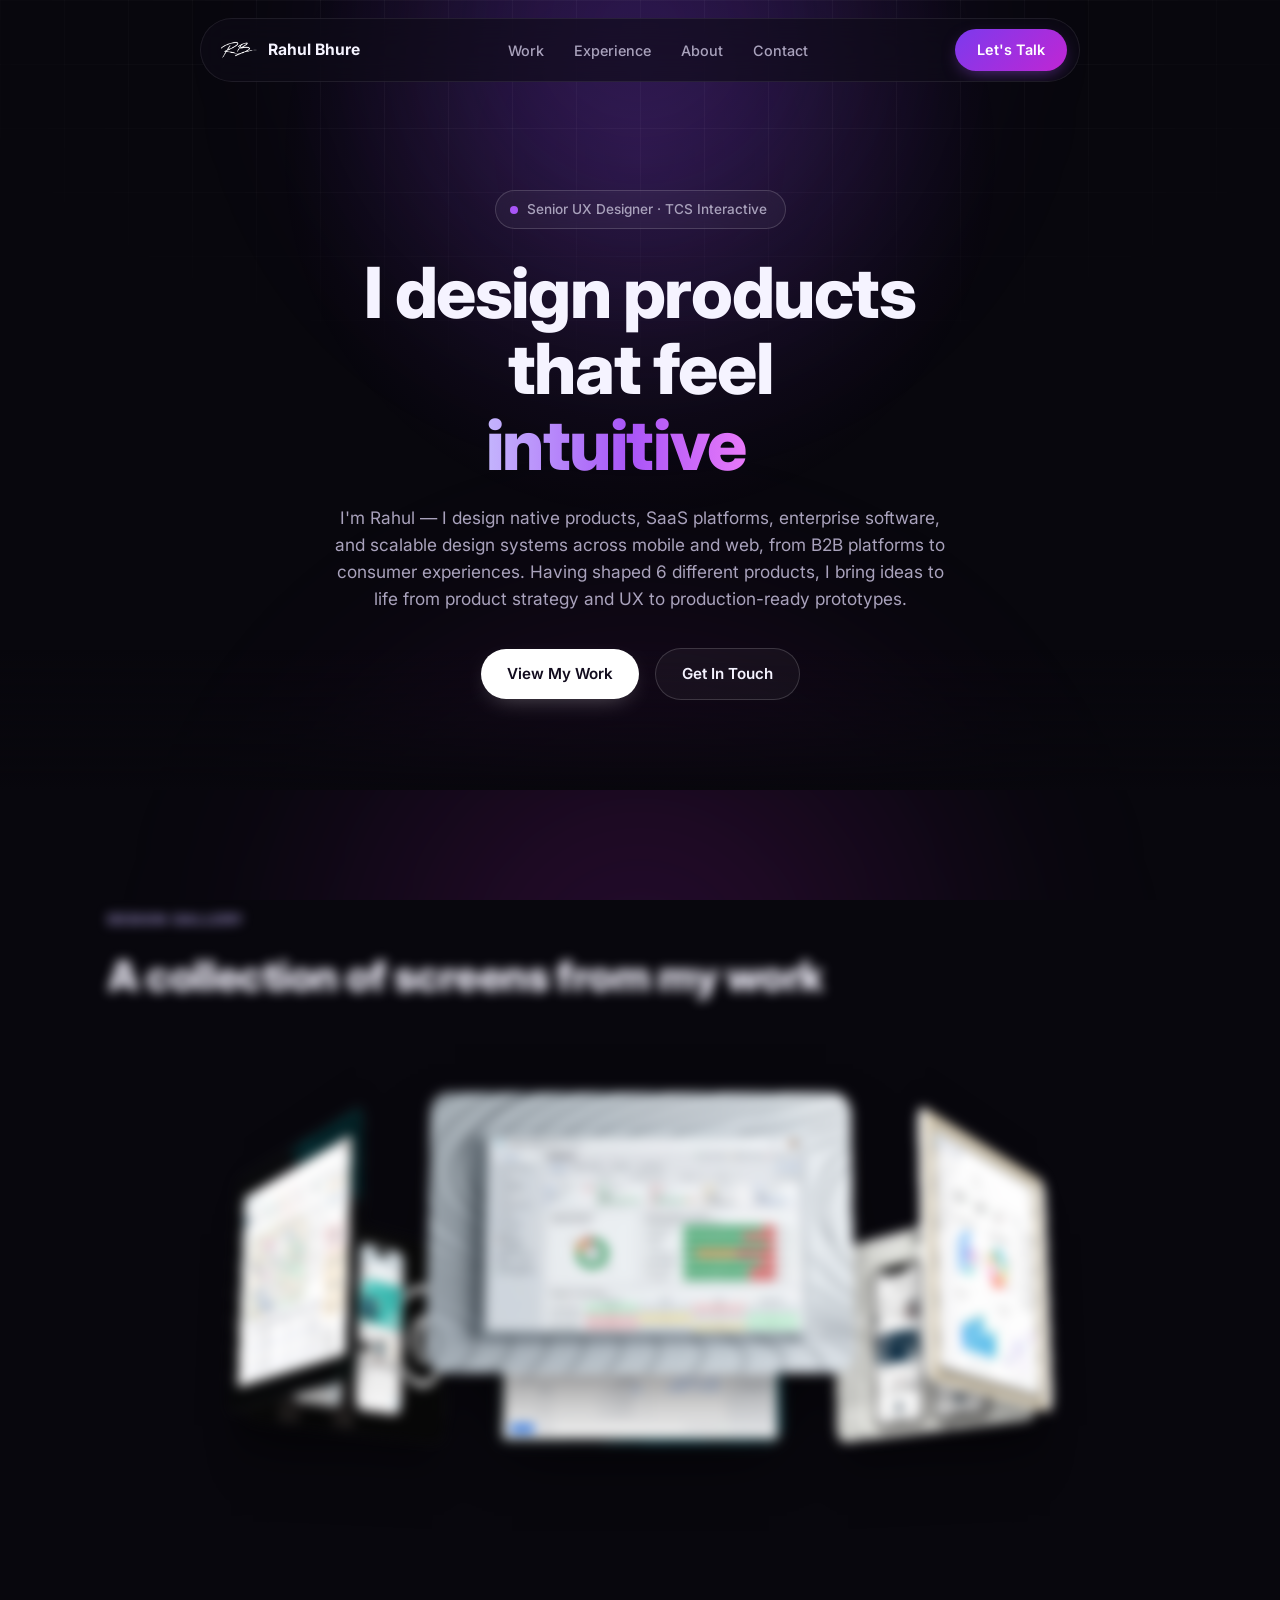
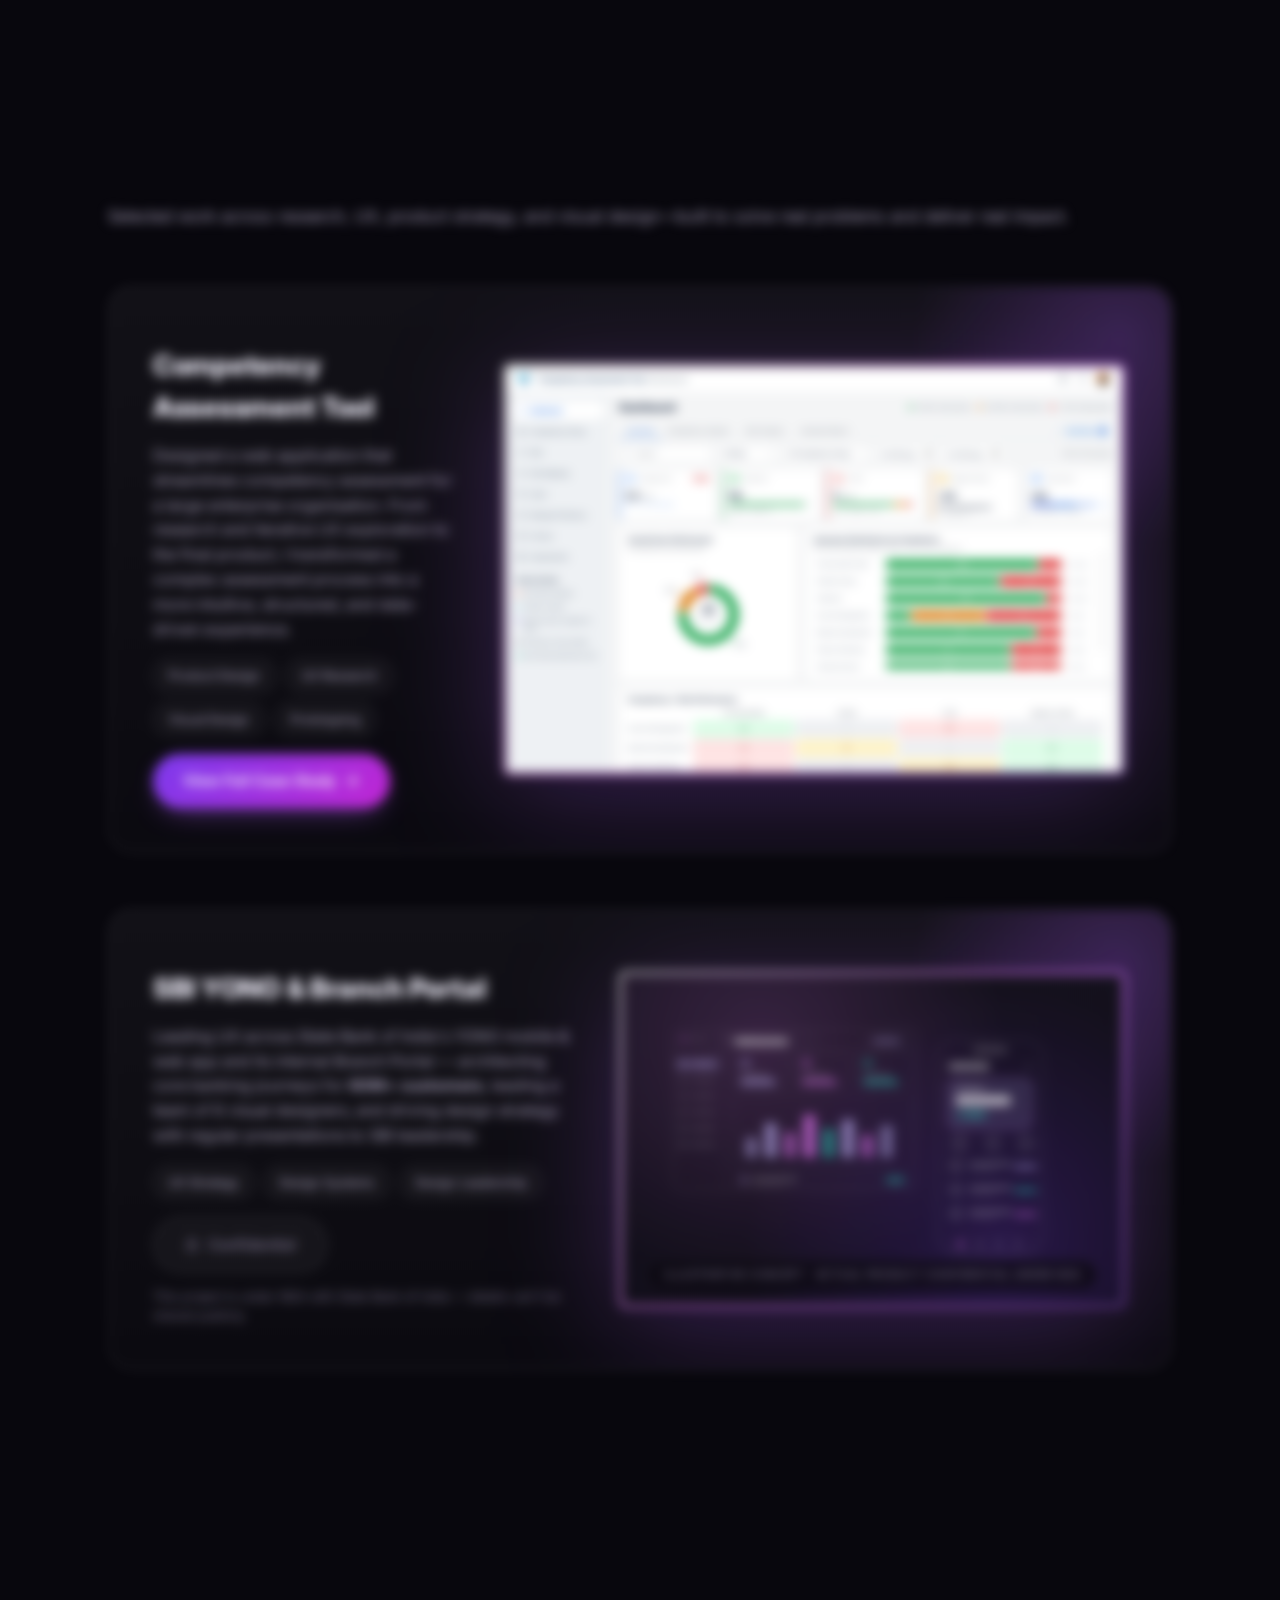
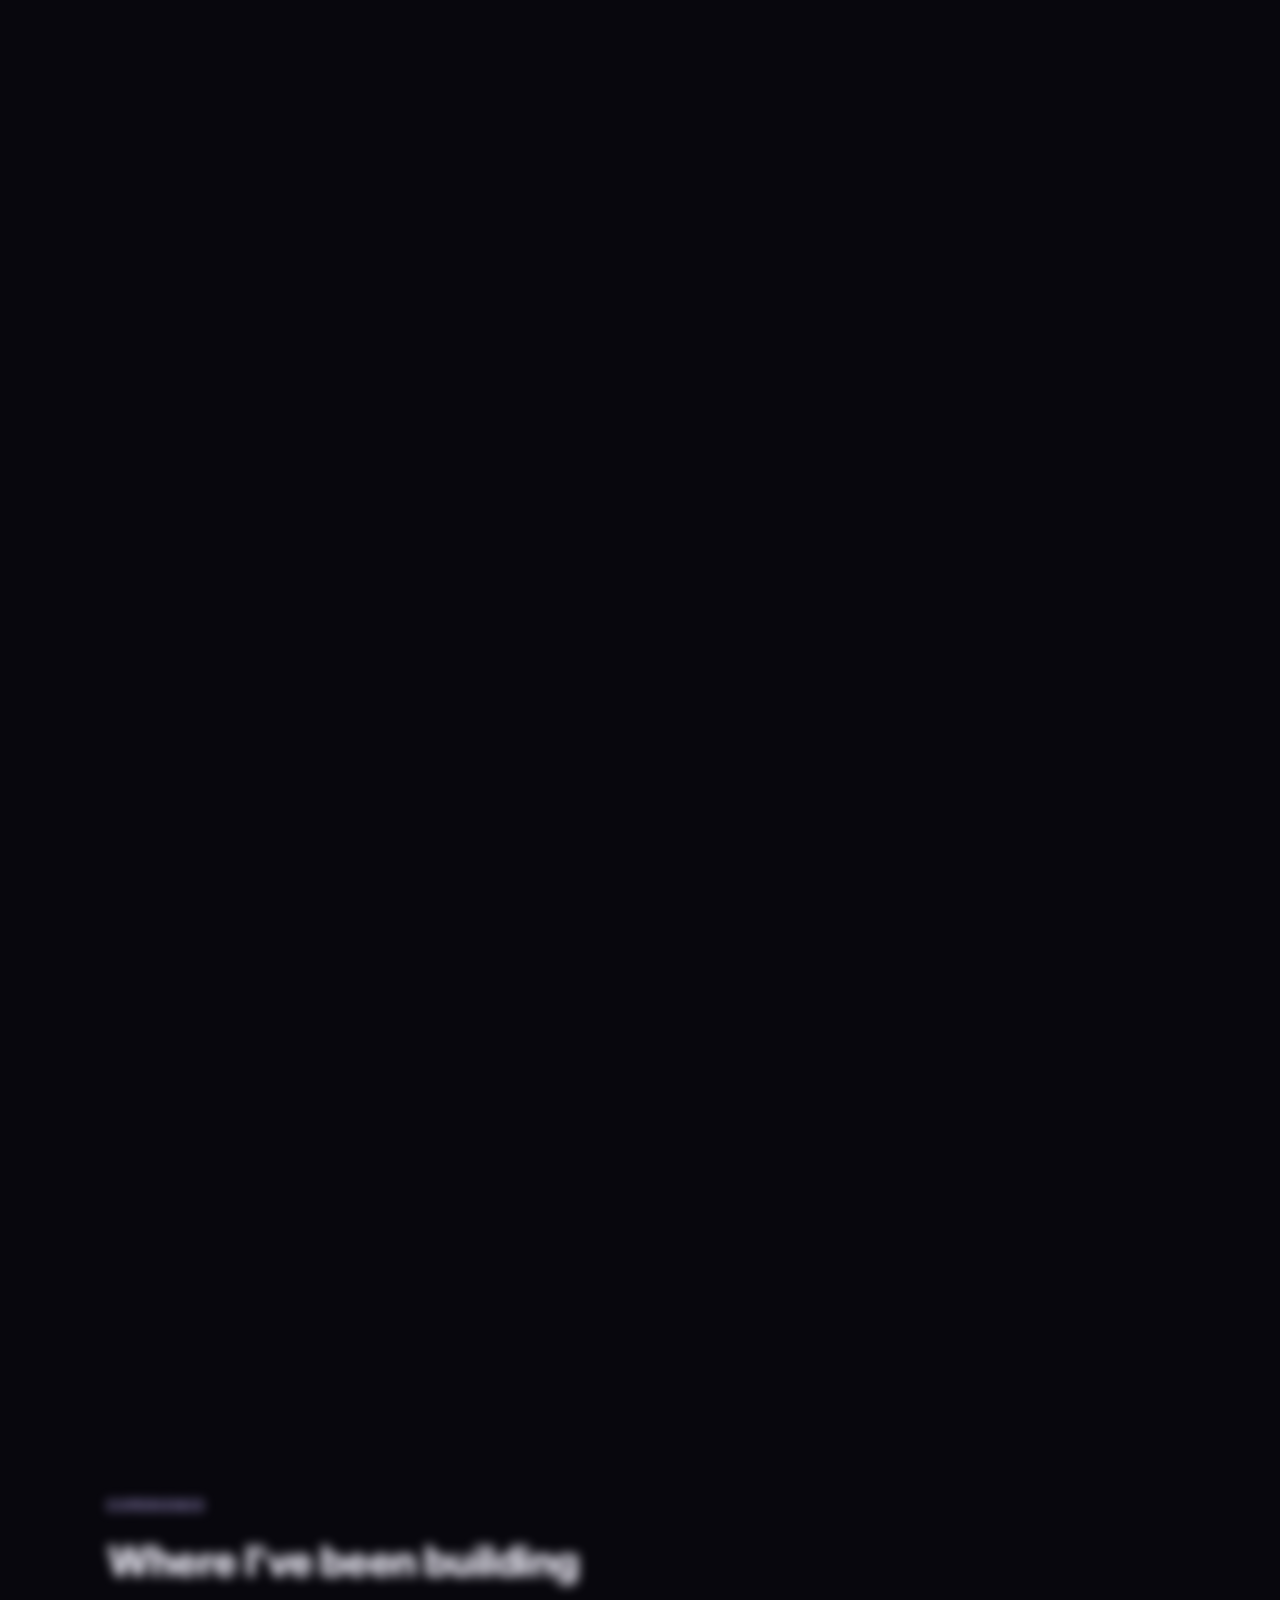
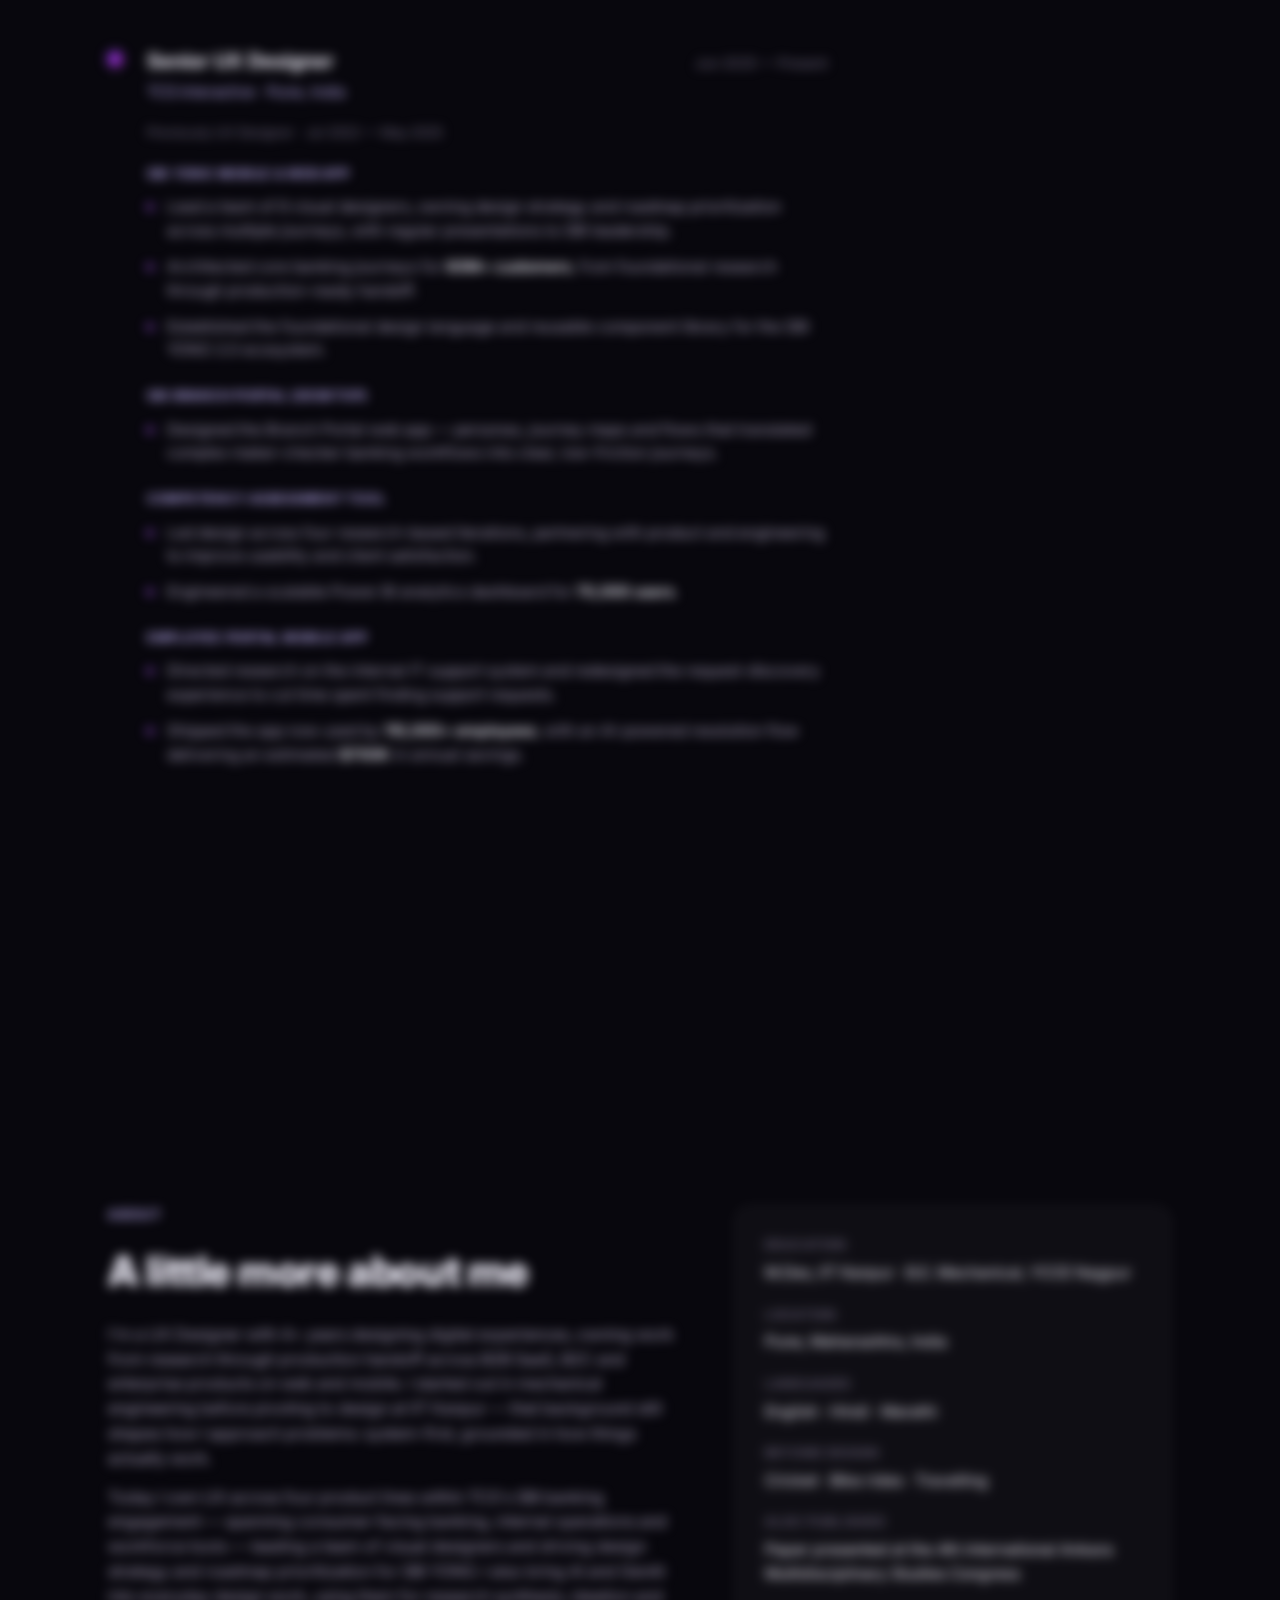
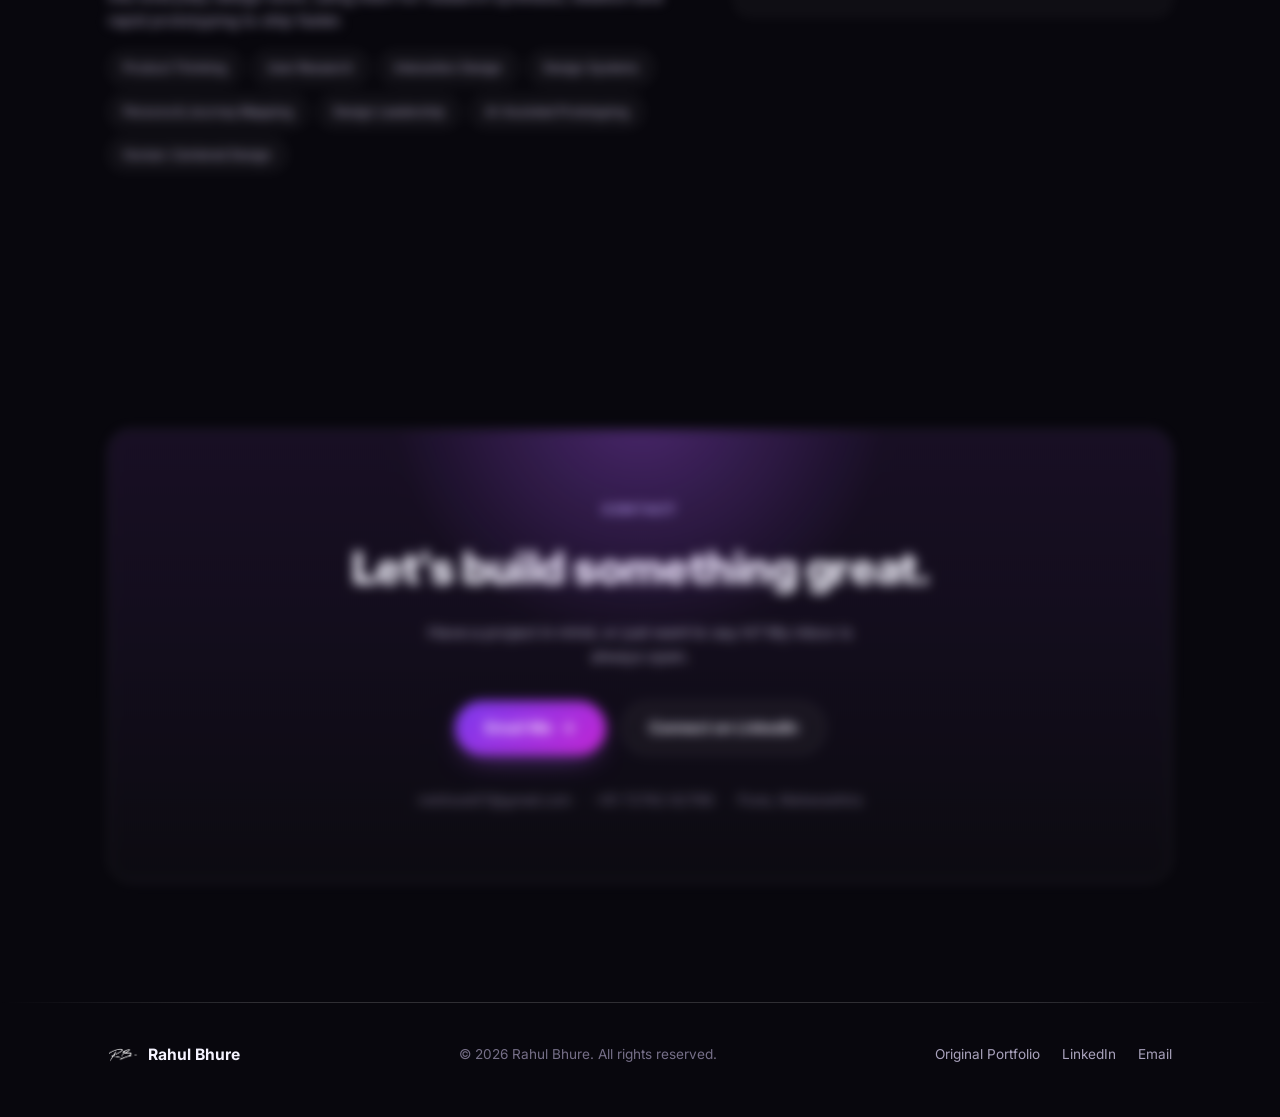
==== index.html @ da857b8e "Fill in missing EPA case study content and fix layout issues Restore sections that existed in the ol" ====
<!DOCTYPE html>
<html lang="en">
<head>
<meta charset="UTF-8">
<meta name="viewport" content="width=device-width, initial-scale=1.0">
<title>Rahul Bhure — Senior UX Designer</title>
<meta name="description" content="Rahul Bhure — Product Designer at TCS Interactive. Crafting streamlined, user-friendly digital products across banking, enterprise and mobile.">
<meta name="theme-color" content="#08070d">
<link rel="icon" type="image/png" href="assets/img/favicon.png">
<link rel="preconnect" href="https://fonts.googleapis.com">
<link rel="preconnect" href="https://fonts.gstatic.com" crossorigin>
<link href="https://fonts.googleapis.com/css2?family=Inter:wght@400;500;600;700;800;900&family=Manrope:wght@600;700;800&display=swap" rel="stylesheet">
<link rel="stylesheet" href="assets/css/styles.css">
</head>
<body>

<div class="bg-fx" aria-hidden="true">
  <div class="glow glow--top"></div>
  <div class="glow glow--bottom"></div>
  <div class="grid-overlay"></div>
</div>

<header class="site-header">
  <nav class="navbar" id="navbar">
    <a href="#top" class="brand">
      <span class="brand-orb"></span>
      <span class="brand-name">Rahul Bhure</span>
    </a>

    <ul class="nav-links" id="navLinks">
      <li><a href="#work" class="nav-link">Work</a></li>
      <li><a href="#experience" class="nav-link">Experience</a></li>
      <li><a href="#about" class="nav-link">About</a></li>
      <li><a href="#contact" class="nav-link">Contact</a></li>
    </ul>

    <a href="#contact" class="btn btn-pill nav-cta">Let's Talk</a>

    <button class="nav-toggle" id="navToggle" aria-label="Toggle menu" aria-expanded="false">
      <span></span><span></span><span></span>
    </button>
  </nav>

  <div class="mobile-menu" id="mobileMenu">
    <a href="#work">Work</a>
    <a href="#experience">Experience</a>
    <a href="#about">About</a>
    <a href="#contact">Contact</a>
    <a href="#contact" class="btn btn-pill">Let's Talk</a>
  </div>
</header>

<main id="top">

  <!-- HERO -->
  <section class="hero" id="hero">
    <div class="container hero-inner">
      <a class="badge reveal" href="#experience">
        <span class="badge-dot"></span>
        Senior UX Designer · TCS Interactive
      </a>

      <h1 class="hero-title reveal">
        I design products<br>
        that feel<br>
        <span class="word-cube" id="wordRotator"><span class="word-face grad-text">effortless</span><span class="word-face grad-text">intuitive</span><span class="word-face grad-text">delightful</span></span>
      </h1>

      <p class="hero-sub reveal">
        I'm Rahul — I design native products, SaaS platforms, enterprise software, and scalable design systems
        across mobile and web, from B2B platforms to consumer experiences. Having shaped
        6 different products, I bring ideas to life from product strategy and UX to
        production-ready prototypes.
      </p>

      <div class="hero-cta reveal">
        <a href="#work" class="btn btn-primary">View My Work</a>
        <a href="#contact" class="btn btn-ghost">Get In Touch</a>
      </div>
    </div>

    <div class="hero-fade"></div>
  </section>

  <!-- DESIGN GALLERY -->
  <section class="section gallery-section" id="gallery">
    <div class="container">
      <p class="eyebrow reveal">Design Gallery</p>
      <h2 class="section-title reveal" style="max-width:none;">A collection of screens from my work</h2>
    </div>

    <div class="gallery-3d-stage reveal" id="galleryStage">
      <div class="gallery-3d-ring" id="galleryRing">
        <div class="gallery-card" style="--gi:0;">
          <img src="assets/img/gallery/cat-dashboard.png" alt="Competency Assessment Tool dashboard screen" loading="lazy">
        </div>
        <div class="gallery-card" style="--gi:1;">
          <img src="assets/img/gallery/finance-dashboard.png" alt="Illustrative banking dashboard concept" loading="lazy">
        </div>
        <div class="gallery-card" style="--gi:2;">
          <img src="assets/img/gallery/epa-tickets.png" alt="Employee Portal Application ticket screens" loading="lazy">
        </div>
        <div class="gallery-card" style="--gi:3;">
          <img src="assets/img/gallery/cat-role.png" alt="Competency Assessment Tool create role screen" loading="lazy">
        </div>
        <div class="gallery-card" style="--gi:4;">
          <img src="assets/img/gallery/prayog-phones.png" alt="Prayog marketplace and AI explore screens" loading="lazy">
        </div>
        <div class="gallery-card" style="--gi:5;">
          <img src="assets/img/gallery/drone-dashboard.png" alt="Drone fleet logistics dashboard concept" loading="lazy">
        </div>
      </div>
    </div>

    <div class="gallery-mobile-row" id="galleryMobileRow"></div>
  </section>

  <!-- WORK -->
  <section class="section" id="work">
    <div class="container">
      <p class="eyebrow reveal">Selected Work</p>
      <h2 class="section-title reveal" style="max-width:none;">Case studies &amp; shipped products</h2>
      <p class="section-sub reveal" style="max-width:none;">Selected work across research, UX, product strategy, and visual design—built to solve real problems and deliver real impact.</p>

      <!-- Featured project: Competency Assessment Tool -->

      <article class="featured-card reveal" style="grid-template-columns: 0.65fr 1.35fr;">
        <div class="featured-copy">
          <h3 class="featured-title">Competency Assessment Tool</h3>
          <p class="featured-desc">
            Designed a web application that streamlines competency assessment for a large
            enterprise organisation. From research and iterative UX exploration to the final
            product, I transformed a complex assessment process into a more intuitive, structured,
            and data-driven experience.
          </p>
          <div class="tag-row">
            <span class="tag">Product Design</span>
            <span class="tag">UX Research</span>
            <span class="tag">Visual Design</span>
            <span class="tag">Prototyping</span>
          </div>
          <a
            href="case-study-cat.html"
            class="btn btn-glow btn-glow--featured"
          >
            View Full Case Study
            <svg width="16" height="16" viewBox="0 0 24 24" fill="none" stroke="currentColor" stroke-width="2.4" stroke-linecap="round" stroke-linejoin="round"><line x1="5" y1="12" x2="19" y2="12"></line><polyline points="12 5 19 12 12 19"></polyline></svg>
          </a>
        </div>

        <div class="featured-visual-wrap">
          <div class="featured-visual-glow" data-glow></div>
          <div class="featured-visual rotator--push" data-rotator style="--hz:1.04;">
            <div class="visual-frame is-active"><img src="assets/img/dashboard.png" alt="Competency Assessment Tool dashboard screen"></div>
            <div class="visual-frame"><img src="assets/img/competency-group.png" alt="Competency Group screen"></div>
            <div class="visual-frame"><img src="assets/img/create-competency-group.png" alt="Create Competency Group screen"></div>
            <div class="visual-frame"><img src="assets/img/create-competency.png" alt="Add New Competency screen"></div>
            <div class="visual-frame"><img src="assets/img/role-mapping.png" alt="Role Mapping screen"></div>
            <div class="visual-frame"><img src="assets/img/create-role.png" alt="Create Role screen"></div>
            <div class="visual-frame"><img src="assets/img/assessments.png" alt="Assessments screen"></div>
            <div class="visual-frame"><img src="assets/img/assessment-survey.png" alt="Assessment Survey screen"></div>
          </div>
        </div>
      </article>

      <!-- Featured project: SBI YONO & Branch Portal (confidential) -->
      <article class="featured-card reveal">
        <div class="featured-copy">
          <h3 class="featured-title">SBI YONO &amp; Branch Portal</h3>
          <p class="featured-desc">
            Leading UX across State Bank of India's YONO mobile &amp; web app and its internal
            Branch Portal — architecting core banking journeys for <strong>60M+ customers</strong>,
            leading a team of 6 visual designers, and driving design strategy with regular
            presentations to SBI leadership.
          </p>
          <div class="tag-row">
            <span class="tag">UX Strategy</span>
            <span class="tag">Design Systems</span>
            <span class="tag">Design Leadership</span>
          </div>
          <span class="btn btn-disabled" aria-disabled="true">
            <svg width="16" height="16" viewBox="0 0 24 24" fill="none" stroke="currentColor" stroke-width="2.2" stroke-linecap="round" stroke-linejoin="round"><rect x="5" y="11" width="14" height="9" rx="2"></rect><path d="M8 11V7a4 4 0 018 0v4"></path></svg>
            Confidential
          </span>
          <p class="footnote">This project is under NDA with State Bank of India — details can't be shared publicly.</p>
        </div>

        <div class="featured-visual-wrap">
          <div class="featured-visual featured-visual--confidential featured-visual--wireframe">
            <svg class="sbi-wireframe" viewBox="0 0 720 478" fill="none" xmlns="http://www.w3.org/2000/svg">
              <!-- Browser / admin dashboard mock -->
              <rect x="24.5" y="54.5" width="410" height="270" rx="12" stroke="rgba(255,255,255,0.22)"/>
              <line x1="24.5" y1="88.5" x2="434.5" y2="88.5" stroke="rgba(255,255,255,0.14)"/>
              <circle cx="42" cy="71" r="4" fill="rgba(232,121,249,0.5)"/>
              <circle cx="58" cy="71" r="4" fill="rgba(255,255,255,0.2)"/>
              <circle cx="74" cy="71" r="4" fill="rgba(255,255,255,0.2)"/>
              <rect x="98" y="63" width="170" height="16" rx="8" stroke="rgba(255,255,255,0.16)"/>
              <rect x="108" y="69.5" width="54" height="3" rx="1.5" fill="rgba(255,255,255,0.22)"/>
              <line x1="112.5" y1="88.5" x2="112.5" y2="324.5" stroke="rgba(255,255,255,0.14)"/>

              <!-- sidebar nav -->
              <rect x="28" y="102" width="76" height="22" rx="6" fill="var(--purple-3)" fill-opacity="0.14"/>
              <rect x="36" y="108" width="10" height="10" rx="3" fill="var(--purple-3)" fill-opacity="0.6"/>
              <rect x="54" y="110" width="42" height="6" rx="3" fill="var(--purple-3)" fill-opacity="0.55"/>
              <rect x="36" y="135" width="10" height="10" rx="3" fill="rgba(255,255,255,0.18)"/>
              <rect x="54" y="137" width="42" height="6" rx="3" fill="rgba(255,255,255,0.16)"/>
              <rect x="36" y="162" width="10" height="10" rx="3" fill="rgba(255,255,255,0.18)"/>
              <rect x="54" y="164" width="42" height="6" rx="3" fill="rgba(255,255,255,0.16)"/>
              <rect x="36" y="189" width="10" height="10" rx="3" fill="rgba(255,255,255,0.18)"/>
              <rect x="54" y="191" width="42" height="6" rx="3" fill="rgba(255,255,255,0.16)"/>
              <rect x="36" y="216" width="10" height="10" rx="3" fill="rgba(255,255,255,0.18)"/>
              <rect x="54" y="218" width="42" height="6" rx="3" fill="rgba(255,255,255,0.16)"/>
              <rect x="36" y="243" width="10" height="10" rx="3" fill="rgba(255,255,255,0.18)"/>
              <rect x="54" y="245" width="42" height="6" rx="3" fill="rgba(255,255,255,0.16)"/>

              <!-- header -->
              <rect x="128" y="70" width="90" height="10" rx="3" fill="rgba(255,255,255,0.55)"/>
              <rect x="346" y="64" width="74" height="20" rx="10" stroke="rgba(255,255,255,0.2)"/>
              <rect x="360" y="71" width="46" height="6" rx="3" fill="var(--purple-3)" fill-opacity="0.5"/>

              <!-- stat cards -->
              <rect x="128" y="94" width="90" height="56" rx="8" stroke="rgba(255,255,255,0.16)"/>
              <circle cx="146" cy="112" r="9" fill="var(--purple-3)" fill-opacity="0.18" stroke="var(--purple-3)" stroke-opacity="0.45"/>
              <path d="M142 114 L146 108 L150 114" stroke="var(--purple-3)" stroke-width="1.6" stroke-linecap="round" stroke-linejoin="round"/>
              <rect x="138" y="128" width="46" height="6" rx="3" fill="rgba(255,255,255,0.16)"/>
              <rect x="138" y="138" width="58" height="10" rx="3" fill="var(--purple-3)" fill-opacity="0.55"/>

              <rect x="231" y="94" width="90" height="56" rx="8" stroke="rgba(255,255,255,0.16)"/>
              <circle cx="249" cy="112" r="9" fill="rgba(232,121,249,0.18)" stroke="rgba(232,121,249,0.45)"/>
              <path d="M245 114 L249 108 L253 114" stroke="#e879f9" stroke-width="1.6" stroke-linecap="round" stroke-linejoin="round"/>
              <rect x="241" y="128" width="46" height="6" rx="3" fill="rgba(255,255,255,0.16)"/>
              <rect x="241" y="138" width="58" height="10" rx="3" fill="rgba(232,121,249,0.5)"/>

              <rect x="334" y="94" width="90" height="56" rx="8" stroke="rgba(255,255,255,0.16)"/>
              <circle cx="352" cy="112" r="9" fill="rgba(45,212,191,0.16)" stroke="rgba(45,212,191,0.4)"/>
              <path d="M348 114 L352 108 L356 114" stroke="#2dd4bf" stroke-width="1.6" stroke-linecap="round" stroke-linejoin="round"/>
              <rect x="344" y="128" width="46" height="6" rx="3" fill="rgba(255,255,255,0.16)"/>
              <rect x="344" y="138" width="58" height="10" rx="3" fill="rgba(45,212,191,0.5)"/>

              <!-- chart -->
              <rect x="128" y="164" width="296" height="122" rx="8" stroke="rgba(255,255,255,0.16)"/>
              <line x1="140" y1="219" x2="410" y2="219" stroke="rgba(255,255,255,0.2)" stroke-dasharray="4 4"/>
              <rect x="146" y="236" width="20" height="34" rx="2" fill="var(--purple-3)" fill-opacity="0.45"/>
              <rect x="178.5" y="212" width="20" height="58" rx="2" fill="var(--purple-3)" fill-opacity="0.6"/>
              <rect x="211" y="228" width="20" height="42" rx="2" fill="rgba(232,121,249,0.5)"/>
              <rect x="243.5" y="198" width="20" height="72" rx="2" fill="#e879f9" fill-opacity="0.65"/>
              <rect x="276" y="222" width="20" height="48" rx="2" fill="rgba(45,212,191,0.5)"/>
              <rect x="308.5" y="206" width="20" height="64" rx="2" fill="var(--purple-3)" fill-opacity="0.6"/>
              <rect x="341" y="232" width="20" height="38" rx="2" fill="rgba(232,121,249,0.5)"/>
              <rect x="373.5" y="216" width="20" height="54" rx="2" fill="var(--purple-3)" fill-opacity="0.45"/>

              <!-- summary row -->
              <rect x="128" y="298" width="296" height="20" rx="6" stroke="rgba(255,255,255,0.14)"/>
              <circle cx="144" cy="308" r="7" fill="var(--purple-3)" fill-opacity="0.3"/>
              <rect x="158" y="304" width="76" height="5" rx="2.5" fill="rgba(255,255,255,0.3)"/>
              <rect x="158" y="312" width="52" height="4" rx="2" fill="rgba(255,255,255,0.14)"/>
              <rect x="380" y="302" width="36" height="12" rx="6" fill="rgba(45,212,191,0.16)" stroke="rgba(45,212,191,0.4)"/>
              <rect x="387" y="306.5" width="22" height="4" rx="2" fill="#2dd4bf" fill-opacity="0.8"/>

              <!-- Mobile banking app mock -->
              <rect x="468.5" y="70.5" width="178" height="360" rx="30" stroke="rgba(255,255,255,0.28)"/>
              <rect x="528" y="82" width="60" height="14" rx="7" fill="rgba(255,255,255,0.16)"/>
              <rect x="488" y="112" width="68" height="10" rx="3" fill="rgba(255,255,255,0.5)"/>
              <circle cx="622" cy="117" r="3" fill="rgba(255,255,255,0.32)"/>

              <rect x="484" y="136" width="146" height="88" rx="14" fill="var(--purple-3)" fill-opacity="0.14" stroke="rgba(232,121,249,0.4)"/>
              <rect x="500" y="152" width="48" height="6" rx="3" fill="rgba(255,255,255,0.35)"/>
              <rect x="500" y="166" width="92" height="16" rx="4" fill="rgba(255,255,255,0.65)"/>
              <rect x="500" y="190" width="54" height="16" rx="8" fill="rgba(45,212,191,0.16)" stroke="rgba(45,212,191,0.4)"/>
              <path d="M509 198 L513 194 L517 198" stroke="#2dd4bf" stroke-width="1.4" stroke-linecap="round" stroke-linejoin="round"/>
              <rect x="521" y="195" width="24" height="4" rx="2" fill="#2dd4bf" fill-opacity="0.8"/>

              <circle cx="506" cy="246" r="16" fill="rgba(255,255,255,0.06)" stroke="rgba(255,255,255,0.2)"/>
              <rect x="501" y="245" width="10" height="2" rx="1" fill="rgba(255,255,255,0.45)"/>
              <circle cx="562" cy="246" r="16" fill="rgba(255,255,255,0.06)" stroke="rgba(255,255,255,0.2)"/>
              <rect x="557" y="245" width="10" height="2" rx="1" fill="rgba(255,255,255,0.45)"/>
              <circle cx="618" cy="246" r="16" fill="rgba(255,255,255,0.06)" stroke="rgba(255,255,255,0.2)"/>
              <rect x="613" y="245" width="10" height="2" rx="1" fill="rgba(255,255,255,0.45)"/>

              <circle cx="500" cy="284" r="12" fill="rgba(255,255,255,0.1)" stroke="rgba(255,255,255,0.2)"/>
              <rect x="522" y="278" width="72" height="6" rx="3" fill="rgba(255,255,255,0.32)"/>
              <rect x="522" y="288" width="46" height="5" rx="2.5" fill="rgba(255,255,255,0.14)"/>
              <rect x="598" y="282" width="38" height="7" rx="3" fill="var(--purple-3)" fill-opacity="0.55"/>

              <circle cx="500" cy="324" r="12" fill="rgba(255,255,255,0.1)" stroke="rgba(255,255,255,0.2)"/>
              <rect x="522" y="318" width="72" height="6" rx="3" fill="rgba(255,255,255,0.32)"/>
              <rect x="522" y="328" width="46" height="5" rx="2.5" fill="rgba(255,255,255,0.14)"/>
              <rect x="598" y="322" width="38" height="7" rx="3" fill="rgba(45,212,191,0.55)"/>

              <circle cx="500" cy="364" r="12" fill="rgba(255,255,255,0.1)" stroke="rgba(255,255,255,0.2)"/>
              <rect x="522" y="358" width="72" height="6" rx="3" fill="rgba(255,255,255,0.32)"/>
              <rect x="522" y="368" width="46" height="5" rx="2.5" fill="rgba(255,255,255,0.14)"/>
              <rect x="598" y="362" width="38" height="7" rx="3" fill="rgba(232,121,249,0.5)"/>

              <rect x="484.5" y="401.5" width="146" height="29" rx="14.5" stroke="rgba(255,255,255,0.2)"/>
              <circle cx="508" cy="416" r="5" fill="rgba(232,121,249,0.6)"/>
              <circle cx="540" cy="416" r="5" fill="rgba(255,255,255,0.2)"/>
              <circle cx="572" cy="416" r="5" fill="rgba(255,255,255,0.2)"/>
              <circle cx="604" cy="416" r="5" fill="rgba(255,255,255,0.2)"/>
            </svg>
            <p class="confidential-label">Illustrative concept · Actual product confidential under NDA</p>
          </div>
        </div>
      </article>

      <!-- Featured project 2: Employee Portal Application -->
      <article class="featured-card reveal">
        <div class="featured-copy">
          <h3 class="featured-title">Employee Portal Application</h3>
          <p class="featured-desc">
            Designed a mobile app that replaces Blue Harbor's manual IT ticket-raising process
            with an automation-first experience — letting employees resolve issues or request
            software access in a single tap, without ever filling out a form.
          </p>
          <div class="tag-row">
            <span class="tag">UI Design</span>
            <span class="tag">UX Research</span>
            <span class="tag">Interaction Design</span>
          </div>
          <a
            href="case-study-epa.html"
            class="btn btn-glow btn-glow--featured"
          >
            View Full Case Study
            <svg width="16" height="16" viewBox="0 0 24 24" fill="none" stroke="currentColor" stroke-width="2.4" stroke-linecap="round" stroke-linejoin="round"><line x1="5" y1="12" x2="19" y2="12"></line><polyline points="12 5 19 12 12 19"></polyline></svg>
          </a>
        </div>

        <div class="featured-visual-wrap">
          <div class="featured-visual-glow" data-glow></div>
          <div class="featured-visual featured-visual--reel" data-rotator style="--hz:1.05;">
            <div class="visual-frame is-active"><video src="assets/video/employee-portal/hero.mp4" muted loop playsinline autoplay></video></div>          </div>
        </div>
      </article>

      <!-- Featured project: Prayog -->
      <article class="featured-card reveal">
        <div class="featured-copy">
          <h3 class="featured-title">Prayog — AI &amp; AR Learning Experience</h3>
          <p class="featured-desc">
            Designed the seamless integration of AI and Augmented Reality into a mobile-friendly
            learning experience for students — from an AI-assisted experiment search to
            step-by-step guided practicals and a marketplace for hands-on kits.
          </p>
          <div class="tag-row">
            <span class="tag">Interaction Design</span>
            <span class="tag">UI Design</span>
            <span class="tag">UX Research</span>
          </div>
          <a href="https://rahulbhure.framer.website/prayog" target="_blank" rel="noopener noreferrer" class="btn btn-glow btn-glow--featured">
            View Full Case Study
            <svg width="16" height="16" viewBox="0 0 24 24" fill="none" stroke="currentColor" stroke-width="2.4" stroke-linecap="round" stroke-linejoin="round"><line x1="5" y1="12" x2="19" y2="12"></line><polyline points="12 5 19 12 12 19"></polyline></svg>
          </a>
        </div>

        <div class="featured-visual-wrap">
          <div class="featured-visual-glow" data-glow></div>
          <div class="featured-visual featured-visual--reel" data-rotator style="--hz:1.05;">
            <div class="visual-frame is-active"><video src="assets/video/prayog/hero.mp4" muted loop playsinline autoplay></video></div>          </div>
        </div>
      </article>

      <!-- Featured project: eQ Technologic Internship -->
      <article class="featured-card reveal">
        <div class="featured-copy">
          <h3 class="featured-title">Redesigning the UX of eQ-TM</h3>
          <p class="featured-desc">
            A 10-week UX design internship at eQ Technologic, leading the redesign of the
            eQube-Transformation Modular canvas — improving usability and bringing design-system
            consistency across eQ Technologic's suite of canvas-based products.
          </p>
          <div class="tag-row">
            <span class="tag">Prototyping</span>
            <span class="tag">UX Research</span>
            <span class="tag">Heuristic Evaluation</span>
          </div>
          <a href="https://rahulbhure.framer.website/eQ" target="_blank" rel="noopener noreferrer" class="btn btn-glow btn-glow--featured">
            View Full Case Study
            <svg width="16" height="16" viewBox="0 0 24 24" fill="none" stroke="currentColor" stroke-width="2.4" stroke-linecap="round" stroke-linejoin="round"><line x1="5" y1="12" x2="19" y2="12"></line><polyline points="12 5 19 12 12 19"></polyline></svg>
          </a>
          <p class="footnote">Project specifics are under NDA with eQ Technologic. <a href="https://rahulbhure.framer.website/eQ" target="_blank" rel="noopener noreferrer" style="color:var(--purple-3); text-decoration:underline;">View the original</a></p>
        </div>

        <div class="featured-visual-wrap">
          <div class="featured-visual-glow" data-glow></div>
          <div class="featured-visual" style="aspect-ratio: 860 / 460;">
            <div class="visual-frame is-active"><img src="assets/img/eq/title.png" alt="eQ Technologic internship title slide"></div>
          </div>
        </div>
      </article>

    </div>
  </section>

  <!-- EXPERIENCE -->
  <section class="section" id="experience">
    <div class="container">
      <p class="eyebrow reveal">Experience</p>
      <h2 class="section-title reveal">Where I've been building</h2>

      <div class="timeline">
        <div class="timeline-item reveal">
          <div class="timeline-dot"></div>
          <div class="timeline-content">
            <div class="timeline-head">
              <div>
                <h3>Senior UX Designer</h3>
                <p class="timeline-org">TCS Interactive · Pune, India</p>
              </div>
              <span class="timeline-date">Jun 2025 — Present</span>
            </div>
            <p class="timeline-subrole">Previously UX Designer · Jul 2022 — May 2025</p>

            <div class="timeline-projects">
              <div class="timeline-project">
                <p class="timeline-project-label">SBI YONO Mobile &amp; Web App</p>
                <ul class="timeline-list">
                  <li>Lead a team of 6 visual designers, owning design strategy and roadmap prioritization across multiple journeys, with regular presentations to SBI leadership.</li>
                  <li>Architected core banking journeys for <strong>60M+ customers</strong>, from foundational research through production-ready handoff.</li>
                  <li>Established the foundational design language and reusable component library for the SBI YONO 2.0 ecosystem.</li>
                </ul>
              </div>
              <div class="timeline-project">
                <p class="timeline-project-label">SBI Branch Portal (Desktop)</p>
                <ul class="timeline-list">
                  <li>Designed the Branch Portal web app — personas, journey maps and flows that translated complex maker-checker banking workflows into clear, low-friction journeys.</li>
                </ul>
              </div>
              <div class="timeline-project">
                <p class="timeline-project-label">Competency Assessment Tool</p>
                <ul class="timeline-list">
                  <li>Led design across four research-based iterations, partnering with product and engineering to improve usability and client satisfaction.</li>
                  <li>Engineered a scalable Power BI analytics dashboard for <strong>70,000 users</strong>.</li>
                </ul>
              </div>
              <div class="timeline-project">
                <p class="timeline-project-label">Employee Portal Mobile App</p>
                <ul class="timeline-list">
                  <li>Directed research on the internal IT support system and redesigned the request-discovery experience to cut time spent finding support requests.</li>
                  <li>Shipped the app now used by <strong>110,000+ employees</strong>, with an AI-powered resolution flow delivering an estimated <strong>$700K</strong> in annual savings.</li>
                </ul>
              </div>
            </div>
          </div>
        </div>

        <div class="timeline-item reveal">
          <div class="timeline-dot"></div>
          <div class="timeline-content">
            <div class="timeline-head">
              <div>
                <h3>UX/UI Designer Intern</h3>
                <p class="timeline-org">eQ Technologic · Remote</p>
              </div>
              <span class="timeline-date">May 2021 — Jul 2021</span>
            </div>
            <ul class="timeline-list">
              <li>Led the redesign of eQube Transformation Modular Canvas, significantly improving its UX and achieving design consistency across the eQ Technologic suite of canvas-based products.</li>
              <li>Crafted comprehensive canvas design guidelines for the eQ design system.</li>
            </ul>
          </div>
        </div>
      </div>
    </div>
  </section>

  <!-- ABOUT -->
  <section class="section" id="about">
    <div class="container about-grid">
      <div class="reveal">
        <p class="eyebrow">About</p>
        <h2 class="section-title">A little more about me</h2>
        <p class="about-copy">
          I'm a UX Designer with 4+ years designing digital experiences, owning work from research
          through production handoff across B2B SaaS, B2C and enterprise products on web and mobile.
          I started out in mechanical engineering before pivoting to design at IIT Kanpur — that
          background still shapes how I approach problems: system-first, grounded in how things
          actually work.
        </p>
        <p class="about-copy">
          Today I own UX across four product lines within TCS's SBI banking engagement — spanning
          consumer-facing banking, internal operations and workforce tools — leading a team of visual
          designers and driving design strategy and roadmap prioritization for SBI YONO. I also bring
          AI and GenAI into everyday design work, using them for research synthesis, ideation and
          rapid prototyping to ship faster.
        </p>
        <div class="tag-row">
          <span class="tag">Product Thinking</span>
          <span class="tag">User Research</span>
          <span class="tag">Interaction Design</span>
          <span class="tag">Design Systems</span>
          <span class="tag">Persona &amp; Journey Mapping</span>
          <span class="tag">Design Leadership</span>
          <span class="tag">AI-Assisted Prototyping</span>
          <span class="tag">Human-Centered Design</span>
        </div>
      </div>

      <div class="about-card reveal">
        <div class="about-card-row">
          <span class="about-card-label">Education</span>
          <span class="about-card-value">M.Des, IIT Kanpur · B.E. Mechanical, YCCE Nagpur</span>
        </div>
        <div class="about-card-row">
          <span class="about-card-label">Location</span>
          <span class="about-card-value">Pune, Maharashtra, India</span>
        </div>
        <div class="about-card-row">
          <span class="about-card-label">Languages</span>
          <span class="about-card-value">English · Hindi · Marathi</span>
        </div>
        <div class="about-card-row">
          <span class="about-card-label">Beyond design</span>
          <span class="about-card-value">Cricket · Bike rides · Travelling</span>
        </div>
        <div class="about-card-row">
          <span class="about-card-label">Also published</span>
          <span class="about-card-value">Paper presented at the 4th International Ankara Multidisciplinary Studies Congress</span>
        </div>
      </div>
    </div>
  </section>

  <!-- CONTACT -->
  <section class="section" id="contact">
    <div class="container">
      <div class="contact-card reveal">
        <p class="eyebrow">Contact</p>
        <h2 class="contact-title">Let's build something great.</h2>
        <p class="contact-sub">Have a project in mind, or just want to say hi? My inbox is always open.</p>
        <div class="hero-cta contact-cta">
          <a href="mailto:rwbhure07@gmail.com" class="btn btn-glow">
            Email Me
            <svg width="16" height="16" viewBox="0 0 24 24" fill="none" stroke="currentColor" stroke-width="2.4" stroke-linecap="round" stroke-linejoin="round"><line x1="5" y1="12" x2="19" y2="12"></line><polyline points="12 5 19 12 12 19"></polyline></svg>
          </a>
          <a href="https://www.linkedin.com/in/rahul-bhure-147a86206" target="_blank" rel="noopener noreferrer" class="btn btn-ghost">Connect on LinkedIn</a>
        </div>
        <div class="contact-meta">
          <span>rwbhure07@gmail.com</span>
          <span class="dot-sep">·</span>
          <span>+91 72762 62766</span>
          <span class="dot-sep">·</span>
          <span>Pune, Maharashtra</span>
        </div>
      </div>
    </div>
  </section>

</main>

<footer class="site-footer">
  <div class="container footer-inner">
    <a href="#top" class="brand">
      <span class="brand-orb brand-orb--sm"></span>
      <span class="brand-name">Rahul Bhure</span>
    </a>
    <p class="footer-copy">© 2026 Rahul Bhure. All rights reserved.</p>
    <div class="footer-links">
      <a href="https://rahulbhure.framer.website" target="_blank" rel="noopener noreferrer">Original Portfolio</a>
      <a href="https://www.linkedin.com/in/rahul-bhure-147a86206" target="_blank" rel="noopener noreferrer">LinkedIn</a>
      <a href="mailto:rwbhure07@gmail.com">Email</a>
    </div>
  </div>
</footer>

<script src="assets/js/script.js"></script>
</body>
</html>
---- assets/css/styles.css ----
/* ---------- Reset ---------- */
*, *::before, *::after { box-sizing: border-box; }
html { scroll-behavior: smooth; }
body, h1, h2, h3, p, ul, figure { margin: 0; }
ul { padding: 0; list-style: none; }
img, svg { display: block; max-width: 100%; }
a { color: inherit; text-decoration: none; }
button { font: inherit; background: none; border: none; cursor: pointer; }

/* ---------- Design tokens ---------- */
:root {
  --bg: #08070d;
  --bg-elev: #0f0c18;
  --bg-elev-2: #15121f;
  --border: rgba(255,255,255,0.08);
  --border-strong: rgba(255,255,255,0.16);

  --text: #F5F3FF;
  --text-muted: #A9A2BC;
  --text-faint: #766f88;

  --purple-1: #7C3AED;
  --purple-2: #A855F7;
  --purple-3: #C4B5FD;
  --pink: #E879F9;

  --grad-text: linear-gradient(90deg, #C4B5FD 0%, #A855F7 55%, #E879F9 100%);
  --grad-btn: linear-gradient(135deg, #7C3AED 0%, #C026D3 100%);
  --grad-bar: linear-gradient(90deg, #7C3AED 0%, #E879F9 100%);

  --radius-sm: 10px;
  --radius-md: 16px;
  --radius-lg: 24px;
  --radius-full: 999px;

  --ease: cubic-bezier(.22,.82,.24,1);
  --container: 1120px;
}

html, body {
  background: var(--bg);
  color: var(--text);
}

body {
  font-family: 'Inter', -apple-system, BlinkMacSystemFont, 'Segoe UI', Roboto, sans-serif;
  font-size: 16px;
  line-height: 1.55;
  -webkit-font-smoothing: antialiased;
  overflow-x: hidden;
}

.container {
  width: 100%;
  max-width: var(--container);
  margin: 0 auto;
  padding: 0 28px;
}

/* ---------- Background fx ---------- */
.bg-fx {
  position: fixed;
  inset: 0;
  z-index: 0;
  pointer-events: none;
  overflow: hidden;
}

.glow {
  position: absolute;
  border-radius: 50%;
  filter: blur(90px);
  opacity: 0.55;
}

.glow--top {
  width: 700px;
  height: 700px;
  top: -320px;
  left: 50%;
  transform: translate(-50%, var(--parallax-top, 0px));
  will-change: transform;
  background: radial-gradient(circle, rgba(124,58,237,0.55) 0%, rgba(124,58,237,0) 70%);
}

.glow--bottom {
  width: 900px;
  height: 900px;
  bottom: -520px;
  left: 50%;
  transform: translate(-50%, var(--parallax-bottom, 0px));
  will-change: transform;
  background: radial-gradient(circle, rgba(192,38,211,0.35) 0%, rgba(192,38,211,0) 70%);
}

.grid-overlay {
  position: absolute;
  inset: 0;
  background-image:
    linear-gradient(rgba(255,255,255,0.035) 1px, transparent 1px),
    linear-gradient(90deg, rgba(255,255,255,0.035) 1px, transparent 1px);
  background-size: 64px 64px;
  -webkit-mask-image: radial-gradient(ellipse 60% 45% at 50% 0%, #000 40%, transparent 100%);
          mask-image: radial-gradient(ellipse 60% 45% at 50% 0%, #000 40%, transparent 100%);
}

main, .site-header, .site-footer { position: relative; z-index: 1; }

/* ---------- Buttons ---------- */
.btn {
  display: inline-flex;
  align-items: center;
  justify-content: center;
  gap: 8px;
  padding: 13px 26px;
  border-radius: var(--radius-full);
  font-weight: 600;
  font-size: 0.95rem;
  white-space: nowrap;
  transition: transform .3s var(--ease), box-shadow .3s var(--ease), background .3s var(--ease), border-color .3s var(--ease);
}

.btn-primary {
  background: #fff;
  color: #120c1e;
  box-shadow: 0 8px 24px -10px rgba(255,255,255,0.35);
}
.btn-primary:hover { transform: translateY(-2px); box-shadow: 0 12px 30px -8px rgba(255,255,255,0.45); }

.btn-ghost {
  background: rgba(255,255,255,0.04);
  color: var(--text);
  border: 1px solid var(--border-strong);
}
.btn-ghost:hover { background: rgba(255,255,255,0.09); transform: translateY(-2px); }

.btn-pill {
  background: var(--grad-btn);
  color: #fff;
  padding: 10px 22px;
  font-size: 0.9rem;
  box-shadow: 0 6px 18px -6px rgba(168,85,247,0.55);
}
.btn-pill:hover { transform: translateY(-2px); box-shadow: 0 10px 24px -6px rgba(168,85,247,0.7); }

/* fancy gradient button with shine sweep */
.btn-glow {
  position: relative;
  overflow: hidden;
  isolation: isolate;
  background: var(--grad-btn);
  color: #fff;
  padding: 15px 30px;
  box-shadow: 0 10px 28px -10px rgba(168,85,247,0.6), inset 0 0 0 1px rgba(255,255,255,0.12);
}
.btn-glow::before {
  content: "";
  position: absolute;
  inset: 0;
  z-index: -1;
  background: linear-gradient(120deg, transparent 0%, rgba(255,255,255,0.4) 48%, transparent 62%);
  transform: translateX(-130%);
  transition: transform .75s var(--ease);
}
.btn-glow:hover::before { transform: translateX(130%); }
.btn-glow svg { transition: transform .3s var(--ease); }
.btn-glow:hover svg { transform: translateX(4px); }
.btn-glow:hover {
  transform: translateY(-3px) scale(1.015);
  box-shadow: 0 16px 36px -10px rgba(192,38,211,0.75), inset 0 0 0 1px rgba(255,255,255,0.18);
}

.btn-glow--featured {
  animation: pulseGlow 3.2s ease-in-out infinite;
}
@keyframes pulseGlow {
  0%, 100% { box-shadow: 0 10px 28px -10px rgba(168,85,247,0.55), inset 0 0 0 1px rgba(255,255,255,0.12); }
  50% { box-shadow: 0 10px 40px -6px rgba(232,121,249,0.7), inset 0 0 0 1px rgba(255,255,255,0.18); }
}

/* disabled CTA: same footprint as btn-glow, muted and non-interactive */
.btn-disabled {
  padding: 15px 30px;
  background: rgba(255,255,255,0.04);
  border: 1px solid var(--border-strong);
  color: var(--text-faint);
  cursor: not-allowed;
  user-select: none;
}

.link-arrow {
  display: inline-flex;
  align-items: center;
  gap: 6px;
  font-weight: 600;
  font-size: 0.92rem;
  color: var(--purple-3);
  padding-bottom: 2px;
  border-bottom: 1px solid transparent;
  transition: border-color .25s var(--ease), gap .25s var(--ease), color .25s var(--ease);
}
.link-arrow svg { transition: transform .3s var(--ease); }
.link-arrow:hover { border-color: currentColor; color: #fff; }
.link-arrow:hover svg { transform: translateX(3px); }

/* ---------- Tags / badges ---------- */
.tag {
  display: inline-flex;
  align-items: center;
  padding: 6px 14px;
  border-radius: var(--radius-full);
  border: 1px solid var(--border-strong);
  background: rgba(255,255,255,0.03);
  font-size: 0.78rem;
  font-weight: 500;
  color: var(--text-muted);
}
.tag-featured {
  background: rgba(168,85,247,0.14);
  border-color: rgba(168,85,247,0.4);
  color: var(--purple-3);
  font-weight: 600;
}
.tag-row { display: flex; flex-wrap: wrap; gap: 10px; margin: 18px 0; }

.badge {
  display: inline-flex;
  align-items: center;
  gap: 9px;
  padding: 8px 18px 8px 14px;
  border-radius: var(--radius-full);
  border: 1px solid var(--border-strong);
  background: rgba(255,255,255,0.04);
  backdrop-filter: blur(8px);
  font-size: 0.85rem;
  font-weight: 500;
  color: var(--text-muted);
  transition: border-color .3s var(--ease), background .3s var(--ease);
}
.badge:hover { border-color: rgba(168,85,247,0.5); background: rgba(168,85,247,0.08); }
.badge-dot {
  width: 8px; height: 8px; border-radius: 50%;
  background: var(--purple-2);
  box-shadow: 0 0 0 0 rgba(168,85,247,0.6);
  animation: badgePulse 2.2s ease-out infinite;
}
@keyframes badgePulse {
  0% { box-shadow: 0 0 0 0 rgba(168,85,247,0.55); }
  70% { box-shadow: 0 0 0 8px rgba(168,85,247,0); }
  100% { box-shadow: 0 0 0 0 rgba(168,85,247,0); }
}

/* ---------- Header / Nav ---------- */
.site-header {
  position: fixed;
  top: 18px;
  left: 0;
  right: 0;
  z-index: 50;
  display: flex;
  flex-direction: column;
  align-items: center;
  /* Mirrors .container's own width/centering/padding exactly, so a
     left-aligned child (the collapsed case-study "Home" pill) lines up
     with the page's text column at every viewport width — not just below
     .container's max-width, where a plain fixed left-edge would drift out
     of alignment once .container starts centering itself with its own
     side margins. */
  width: 100%;
  max-width: var(--container);
  margin: 0 auto;
  padding: 0 28px;
}

.navbar {
  position: relative;
  width: 100%;
  max-width: 880px;
  display: flex;
  align-items: center;
  justify-content: space-between;
  gap: 20px;
  padding: 10px 12px 10px 18px;
  border-radius: var(--radius-full);
  background: rgba(15,12,24,0.65);
  border: 1px solid var(--border);
  backdrop-filter: blur(16px);
  -webkit-backdrop-filter: blur(16px);
  overflow: hidden;
  transition: background .3s var(--ease), border-color .3s var(--ease),
              max-width .4s var(--ease), padding .4s var(--ease), height .4s var(--ease);
}
.navbar.is-scrolled {
  background: rgba(15,12,24,0.88);
  border-color: var(--border-strong);
}

/* Case-study pages only: once scrolled, the full navbar crossfades down to
   a single left-aligned "Home" link back to the landing page, instead of
   showing the same in-page section links a case study doesn't have. Both
   states are absolutely/normally layered on top of each other and faded
   via opacity (rather than display swaps) so the swap animates, and the
   pill's own max-width animates alongside it so the box visibly shrinks
   to hug the remaining content. */
.navbar-expanded {
  display: flex;
  align-items: center;
  justify-content: space-between;
  gap: 20px;
  width: 100%;
  transition: opacity .25s var(--ease);
}
.navbar-home-link {
  position: absolute;
  left: 18px;
  top: 50%;
  transform: translateY(-50%);
  display: inline-flex;
  align-items: center;
  gap: 8px;
  font-size: 0.9rem;
  font-weight: 600;
  color: var(--text-muted);
  white-space: nowrap;
  opacity: 0;
  pointer-events: none;
  transition: opacity .25s var(--ease), color .25s var(--ease);
}
.navbar-home-link:hover { color: var(--text); }
.navbar--collapsible.is-scrolled .navbar-home-link {
  opacity: 1;
  pointer-events: auto;
  transition-delay: .12s;
}
.navbar--collapsible.is-scrolled .navbar-expanded {
  opacity: 0;
  pointer-events: none;
}
.navbar--collapsible {
  height: 64px;
}
.navbar--collapsible.is-scrolled {
  max-width: 104px;
  height: 42px;
  align-self: flex-start;
  padding: 0 18px;
}

.brand { display: flex; align-items: center; gap: 10px; font-weight: 700; font-size: 0.98rem; }
.brand-orb {
  width: 39px; height: 18px;
  background: url("../img/signature-rb-transparent.png") center/contain no-repeat;
  flex-shrink: 0;
}
.brand-orb--sm { width: 30px; height: 14px; }

.nav-links { display: flex; align-items: center; gap: 30px; }
.nav-link {
  font-size: 0.9rem;
  font-weight: 500;
  color: var(--text-muted);
  position: relative;
  transition: color .25s var(--ease);
}
.nav-link::after {
  content: "";
  position: absolute;
  left: 0; bottom: -4px;
  width: 0; height: 1px;
  background: var(--purple-3);
  transition: width .25s var(--ease);
}
.nav-link:hover { color: var(--text); }
.nav-link:hover::after { width: 100%; }
.nav-link.active { color: #fff; }

.nav-cta { flex-shrink: 0; }

.nav-toggle {
  display: none;
  flex-direction: column;
  justify-content: center;
  gap: 5px;
  width: 34px;
  height: 34px;
}
.nav-toggle span {
  display: block;
  width: 20px;
  height: 2px;
  background: #fff;
  margin: 0 auto;
  transition: transform .3s var(--ease), opacity .3s var(--ease);
}
.nav-toggle.is-open span:nth-child(1) { transform: translateY(7px) rotate(45deg); }
.nav-toggle.is-open span:nth-child(2) { opacity: 0; }
.nav-toggle.is-open span:nth-child(3) { transform: translateY(-7px) rotate(-45deg); }

.mobile-menu { display: none; }

/* ---------- Hero ---------- */
.hero {
  padding: 190px 0 90px;
  position: relative;
  overflow: hidden;
}
.hero::before {
  content: "";
  position: absolute;
  inset: 0;
  z-index: 0;
  background: radial-gradient(600px circle at var(--mx, 50%) var(--my, 20%), rgba(168,85,247,0.14), transparent 60%);
}
.hero-inner { position: relative; z-index: 1; text-align: center; max-width: 780px; margin: 0 auto; }

.hero-fade {
  position: absolute;
  left: 0; right: 0; bottom: 0;
  height: 140px;
  background: linear-gradient(180deg, transparent, var(--bg));
  pointer-events: none;
}

.hero-title {
  font-size: clamp(2.5rem, 6vw, 4.4rem);
  font-weight: 800;
  line-height: 1.08;
  letter-spacing: -0.02em;
  margin: 26px 0 22px;
}
/* Word rotator: words tumble through on a horizontal (X) axis, each one
   rotating/blurring past the next like a page rolling over — outgoing and
   incoming words briefly overlap mid-transition for that cross-exposure
   look, rather than a flat crossfade. */
.word-cube {
  position: relative;
  display: inline-block;
  height: 1.08em;
  perspective: 400px;
  vertical-align: top;
}
.word-face {
  position: absolute;
  left: 0;
  top: 0;
  white-space: nowrap;
  opacity: 0;
  filter: blur(10px);
  transform: rotateX(78deg) translateY(18%);
  transform-origin: 50% 100%;
  transition:
    opacity .6s cubic-bezier(.55,0,.2,1),
    transform .6s cubic-bezier(.55,0,.2,1),
    filter .6s cubic-bezier(.55,0,.2,1);
  pointer-events: none;
}
.word-face.is-leaving {
  opacity: 0;
  filter: blur(10px);
  transform: rotateX(-78deg) translateY(-18%);
  transform-origin: 50% 0%;
  transition:
    opacity .55s cubic-bezier(.55,0,.2,1),
    transform .55s cubic-bezier(.55,0,.2,1),
    filter .55s cubic-bezier(.55,0,.2,1);
  z-index: 1;
}
.word-face.is-active {
  opacity: 1;
  filter: blur(0);
  transform: rotateX(0deg) translateY(0);
  z-index: 2;
}

.grad-text {
  background: var(--grad-text);
  -webkit-background-clip: text;
  background-clip: text;
  color: transparent;
}

.hero-sub {
  font-size: 1.08rem;
  color: var(--text-muted);
  max-width: 620px;
  margin: 0 auto;
}
.hero-sub strong { color: var(--text); font-weight: 600; }

.hero-cta {
  display: flex;
  align-items: center;
  justify-content: center;
  gap: 16px;
  margin-top: 36px;
  flex-wrap: wrap;
}

/* ---------- Stats ---------- */
.stats-strip {
  border-top: 1px solid transparent;
  border-bottom: 1px solid transparent;
  border-image: linear-gradient(90deg, transparent, var(--border-strong) 20%, var(--border-strong) 80%, transparent) 1;
  padding: 40px 0;
}
.stats-grid {
  display: grid;
  grid-template-columns: repeat(4, 1fr);
  gap: 24px;
  text-align: center;
}
.stat { display: flex; flex-direction: column; gap: 6px; }
.stat-num {
  font-size: clamp(1.6rem, 3vw, 2.2rem);
  font-weight: 800;
  font-variant-numeric: tabular-nums;
  background: var(--grad-text);
  -webkit-background-clip: text;
  background-clip: text;
  color: transparent;
}
.stat-label { font-size: 0.85rem; color: var(--text-faint); }

/* ---------- Design Gallery: 3D card fan ---------- */
.gallery-section { padding-bottom: 20px; }
.gallery-3d-stage {
  margin-top: 64px;
  height: 460px;
  display: flex;
  align-items: center;
  justify-content: center;
  perspective: 3638px;
  cursor: grab;
}
.gallery-3d-stage.is-dragging { cursor: grabbing; }
.gallery-3d-ring {
  /* Rendered at 2x scale then scaled back down (see the leading scale(0.5)
     applied alongside the rotation in script.js) so each card's texture is
     rasterized at higher resolution before the perspective foreshortening
     enlarges it — a card scaled 320x216 -> ~400x270 via translateZ was
     visibly softer than a flat image at the same size, because the browser
     was upscaling a 320x216-resolution layer rather than sampling from the
     full-resolution source. Card size and fan spacing are 7% larger than
     that 2x baseline (685/462/728 vs. 640/432/680) — scaled up together
     with perspective so the fan reads bigger without changing its shape. */
  position: relative;
  width: 685px;
  height: 462px;
  transform-style: preserve-3d;
  transform: scale(0.5) rotateX(9deg) rotateY(0deg);
  will-change: transform;
}
.gallery-card {
  position: absolute;
  inset: 0;
  display: block;
  border-radius: 34px;
  overflow: hidden;
  border: 2px solid rgba(255,255,255,0.14);
  box-shadow: 0 60px 120px -40px rgba(0,0,0,0.6);
  transform: rotateY(calc(var(--gi) * 60deg)) translateZ(728px);
  text-decoration: none;
  -webkit-user-drag: none;
}
.gallery-card img {
  display: block;
  width: 100%;
  height: 100%;
  object-fit: cover;
  pointer-events: none;
  -webkit-user-drag: none;
}
@media (max-width: 860px) {
  .gallery-3d-stage { display: none; }
  .gallery-mobile-row {
    display: flex;
    gap: 14px;
    overflow-x: auto;
    padding: 8px 24px 8px;
    scroll-snap-type: x mandatory;
    margin-top: 32px;
  }
  .gallery-mobile-row .gallery-card {
    position: relative;
    inset: auto;
    flex: 0 0 260px;
    height: 176px;
    scroll-snap-align: center;
    transform: none;
  }
}
@media (min-width: 861px) {
  .gallery-mobile-row { display: none; }
}

/* ---------- Sections (generic) ---------- */
.section { padding: 120px 0; }
/* Follows straight on from the Design Gallery above it, so it needs much
   less top padding than a section that follows the plain page background. */
#work { padding-top: 40px; }
.eyebrow {
  font-size: 0.8rem;
  font-weight: 700;
  letter-spacing: 0.14em;
  text-transform: uppercase;
  color: var(--purple-3);
  margin-bottom: 14px;
}
.section-title {
  font-size: clamp(1.9rem, 3.4vw, 2.6rem);
  font-weight: 800;
  letter-spacing: -0.01em;
  max-width: 640px;
}
.section-sub {
  color: var(--text-muted);
  max-width: 560px;
  margin-top: 14px;
  font-size: 1.02rem;
}

/* ---------- Featured project ---------- */
.featured-card {
  margin-top: 56px;
  display: grid;
  grid-template-columns: 0.9fr 1.1fr;
  gap: 48px;
  align-items: center;
  padding: 44px;
  border-radius: var(--radius-lg);
  background: linear-gradient(180deg, rgba(255,255,255,0.045), rgba(255,255,255,0.015));
  border: 1px solid var(--border-strong);
  position: relative;
  overflow: hidden;
  transition: border-color .35s var(--ease), transform .35s var(--ease);
}
.featured-card::before {
  content: "";
  position: absolute;
  width: 420px; height: 420px;
  right: -160px; top: -160px;
  background: radial-gradient(circle, rgba(168,85,247,0.25), transparent 70%);
  pointer-events: none;
}
.featured-card:hover { border-color: rgba(168,85,247,0.45); }

.featured-title { font-size: 1.7rem; font-weight: 800; margin: 14px 0 14px; letter-spacing: -0.01em; }
.featured-desc { color: var(--text-muted); font-size: 1rem; }
.featured-desc em { color: var(--text); font-style: normal; }
.footnote { margin-top: 14px; font-size: 0.78rem; color: var(--text-faint); }

.featured-visual-wrap { position: relative; }

/* particle-burst glow: replaces a single blurred blob with tiny dots
   that scatter outward and dissolve into the background */
.featured-visual-glow {
  position: absolute;
  inset: -30px;
  z-index: 0;
  pointer-events: none;
}
.glow-particle {
  position: absolute;
  top: 50%;
  left: 50%;
  width: 4px;
  height: 4px;
  margin: -2px 0 0 -2px;
  border-radius: 50%;
  background: radial-gradient(circle, #fff, var(--pink) 55%, var(--purple-2) 100%);
  opacity: 0;
  transform: rotate(var(--angle, 0deg)) translateX(0) scale(0.5);
}
.featured-visual-glow.is-pulsing .glow-particle {
  animation: glowParticleBurst .95s var(--ease) both;
  animation-delay: var(--delay, 0s);
}
@keyframes glowParticleBurst {
  0%   { opacity: 0; transform: rotate(var(--angle, 0deg)) translateX(0) scale(0.4); }
  18%  { opacity: 1; }
  100% { opacity: 0; transform: rotate(var(--angle, 0deg)) translateX(var(--distance, 60px)) scale(0.2); }
}

.featured-visual {
  position: relative;
  z-index: 1;
  border-radius: 8px;
  aspect-ratio: 1440 / 956;
  overflow: hidden;
  filter: drop-shadow(0 20px 60px rgba(168,85,247,0.28));
  transition: transform .4s var(--ease);
}
/* Zoom the whole box (border + image together) as one rigid unit so
   nothing gets clipped by overflow:hidden — scaling the img alone would
   push its edges outside the frame and crop the glass border away. */
.featured-visual:hover {
  transform: scale(var(--hz, 1.08));
  z-index: 5;
}
/* Portrait variant: for mobile-app case studies whose source clips are
   phone-shaped, so real footage isn't force-cropped into a wide frame. */
.featured-visual--portrait { aspect-ratio: 9 / 14; max-width: 340px; margin: 0 auto; }

/* Reel variant: for landscape motion-graphic clips (a montage or a 3D
   product reel) — full-bleed cover crop instead of the phone-shaped
   portrait box, plus a small badge to read as "video" at a glance. */
.featured-visual--reel { aspect-ratio: 8 / 5; }

/* confidential placeholder: same glass-card treatment as real screenshots,
   with an ambient gradient mesh and lock icon in place of an image */
.featured-visual--confidential {
  display: flex;
  flex-direction: column;
  align-items: center;
  justify-content: center;
  gap: 14px;
  height: 100%;
  border-radius: 8px;
  border: 5px solid transparent;
  background:
    radial-gradient(circle at 28% 22%, rgba(232,121,249,0.16), transparent 55%) padding-box,
    radial-gradient(circle at 76% 82%, rgba(124,58,237,0.22), transparent 55%) padding-box,
    linear-gradient(160deg, #17131f, #0f0c18) padding-box,
    linear-gradient(135deg, rgba(255,255,255,0.45), rgba(232,121,249,0.4) 45%, rgba(168,85,247,0.3)) border-box;
  box-shadow: inset 0 0 0 1px rgba(255,255,255,0.12);
  backdrop-filter: blur(6px);
  color: rgba(255,255,255,0.45);
}
.confidential-label { font-size: 0.82rem; font-weight: 600; letter-spacing: 0.06em; text-transform: uppercase; color: var(--text-faint); }

/* illustrative wireframe variant: fills the frame, caption pinned to the bottom edge */
.featured-visual--wireframe { position: relative; padding: 22px; }
.featured-visual--wireframe .sbi-wireframe { width: 100%; height: 100%; }
.featured-visual--wireframe .confidential-label {
  position: absolute;
  left: 50%;
  bottom: 14px;
  transform: translateX(-50%);
  background: rgba(10,8,16,0.72);
  padding: 6px 16px;
  border-radius: 999px;
  white-space: nowrap;
  font-size: 0.64rem;
  border: 1px solid rgba(255,255,255,0.1);
}
@media (max-width: 640px) {
  .featured-visual--wireframe .confidential-label { font-size: 0.56rem; padding: 5px 10px; white-space: normal; text-align: center; max-width: 90%; }
}

.visual-frame { position: absolute; inset: 0; }
.visual-frame img,
.visual-frame video {
  display: block;
  width: 100%;
  height: 100%;
  object-fit: cover;
  border-radius: 8px;
  /* glassmorphism edge: 5px gradient border, no flat mockup chrome */
  border: 5px solid transparent;
  background:
    linear-gradient(#0f0c18, #0f0c18) padding-box,
    linear-gradient(135deg, rgba(255,255,255,0.45), rgba(232,121,249,0.4) 45%, rgba(168,85,247,0.3)) border-box;
  /* no outer drop-shadow here — .featured-visual already casts the card's
     shadow; a per-frame shadow bled across into the adjacent frame during
     the push-slide transition, showing as a stray dark patch mid-swipe. */
  box-shadow: inset 0 0 0 1px rgba(255,255,255,0.12);
  backdrop-filter: blur(6px);
}
.featured-visual--portrait .visual-frame video { object-fit: contain; }

/* ---------- Rotator transition variants ---------- */
/* Push slide */
.rotator--push .visual-frame { transform: translateX(100%); transition: transform .9s var(--ease); }
.rotator--push .visual-frame.is-active { transform: translateX(0%); }
.rotator--push .visual-frame.is-leaving { transform: translateX(-100%); }

/* Crossfade */
.rotator--fade .visual-frame { opacity: 0; transition: opacity .9s ease; }
.rotator--fade .visual-frame.is-active { opacity: 1; }
.rotator--fade .visual-frame.is-leaving { opacity: 0; }

/* ---------- Project grid ---------- */
.project-grid {
  margin-top: 24px;
  display: grid;
  grid-template-columns: repeat(3, 1fr);
  gap: 22px;
}
.project-card {
  padding: 28px;
  border-radius: var(--radius-md);
  background: rgba(255,255,255,0.03);
  border: 1px solid var(--border);
  transition: transform .3s var(--ease), border-color .3s var(--ease), background .3s var(--ease);
  display: flex;
  flex-direction: column;
  gap: 14px;
}
.project-card:hover {
  transform: translateY(-6px);
  border-color: var(--border-strong);
  background: rgba(255,255,255,0.05);
}
.project-card-top { display: flex; flex-wrap: wrap; gap: 8px; }
.project-card h3 { font-size: 1.08rem; font-weight: 700; line-height: 1.35; }
.project-card p { color: var(--text-muted); font-size: 0.92rem; flex-grow: 1; }

/* ---------- Upcoming strip ---------- */
.upcoming { margin-top: 48px; padding-top: 40px; border-top: 1px dashed var(--border); }
.upcoming-label { font-size: 0.85rem; font-weight: 600; color: var(--text-faint); margin-bottom: 16px; }
.upcoming-list { display: flex; flex-direction: column; gap: 12px; }
.upcoming-item {
  display: flex;
  align-items: center;
  gap: 12px;
  padding: 14px 18px;
  border-radius: var(--radius-sm);
  background: rgba(255,255,255,0.02);
  border: 1px solid var(--border);
  color: var(--text-muted);
  font-size: 0.92rem;
}
.pulse-dot {
  width: 7px; height: 7px; border-radius: 50%;
  background: var(--pink);
  flex-shrink: 0;
  box-shadow: 0 0 0 0 rgba(232,121,249,0.6);
  animation: badgePulse 2.2s ease-out infinite;
}

/* ---------- Timeline ---------- */
.timeline { margin-top: 52px; }
.timeline-item { display: flex; gap: 24px; }
.timeline-dot {
  width: 14px; height: 14px; border-radius: 50%;
  background: var(--grad-btn);
  margin-top: 6px;
  flex-shrink: 0;
  box-shadow: 0 0 0 4px rgba(168,85,247,0.15);
}
.timeline-content {
  padding-bottom: 8px;
  border-left: 1px solid var(--border);
  margin-left: -31px;
  padding-left: 31px;
}
.timeline-head {
  display: flex;
  justify-content: space-between;
  align-items: baseline;
  flex-wrap: wrap;
  gap: 8px;
  margin-bottom: 18px;
}
.timeline-content h3 { font-size: 1.25rem; font-weight: 700; }
.timeline-org { color: var(--purple-3); font-size: 0.92rem; margin-top: 4px; }
.timeline-date { font-size: 0.85rem; color: var(--text-faint); white-space: nowrap; }
.timeline-list { display: flex; flex-direction: column; gap: 12px; max-width: 680px; }
.timeline-list li { color: var(--text-muted); font-size: 0.96rem; padding-left: 20px; position: relative; }
.timeline-list li::before {
  content: "";
  position: absolute; left: 0; top: 9px;
  width: 6px; height: 6px; border-radius: 50%;
  background: var(--purple-2);
}
.timeline-list strong { color: var(--text); font-weight: 600; }

.timeline-subrole { font-size: 0.82rem; color: var(--text-faint); margin-top: 10px; margin-bottom: 22px; }
.timeline-projects { display: flex; flex-direction: column; gap: 24px; }
.timeline-project-label {
  font-size: 0.78rem;
  font-weight: 700;
  color: var(--purple-3);
  text-transform: uppercase;
  letter-spacing: 0.06em;
  margin-bottom: 12px;
}

/* ---------- About ---------- */
.about-grid {
  display: grid;
  grid-template-columns: 1.3fr 1fr;
  gap: 56px;
  align-items: start;
}
.about-copy { color: var(--text-muted); margin-top: 18px; font-size: 1rem; }
.about-copy + .about-copy { margin-top: 14px; }

.about-card {
  padding: 30px;
  border-radius: var(--radius-md);
  background: rgba(255,255,255,0.03);
  border: 1px solid var(--border);
  display: flex;
  flex-direction: column;
  gap: 20px;
}
.about-card-row { display: flex; flex-direction: column; gap: 6px; }
.about-card-label { font-size: 0.76rem; text-transform: uppercase; letter-spacing: 0.1em; color: var(--text-faint); font-weight: 600; }
.about-card-value { font-size: 0.98rem; color: var(--text); }

/* ---------- Contact ---------- */
.contact-card {
  text-align: center;
  padding: 70px 40px;
  border-radius: var(--radius-lg);
  background: linear-gradient(180deg, rgba(168,85,247,0.1), rgba(255,255,255,0.02));
  border: 1px solid var(--border-strong);
  position: relative;
  overflow: hidden;
}
.contact-card::before {
  content: "";
  position: absolute;
  width: 500px; height: 500px;
  left: 50%; top: -280px;
  transform: translateX(-50%);
  background: radial-gradient(circle, rgba(168,85,247,0.35), transparent 70%);
  pointer-events: none;
}
.contact-card .eyebrow { justify-content: center; }
.contact-title {
  font-size: clamp(1.9rem, 4vw, 2.8rem);
  font-weight: 800;
  letter-spacing: -0.01em;
  margin-top: 8px;
}
.contact-sub { color: var(--text-muted); margin: 16px auto 0; max-width: 460px; }
.contact-cta { margin-top: 32px; }
.contact-meta {
  margin-top: 34px;
  color: var(--text-faint);
  font-size: 0.88rem;
  display: flex;
  justify-content: center;
  gap: 10px;
  flex-wrap: wrap;
}
.dot-sep { opacity: 0.5; }

/* ---------- Footer ---------- */
.site-footer {
  padding: 40px 0 50px;
  border-top: 1px solid transparent;
  border-image: linear-gradient(90deg, transparent, var(--border-strong) 20%, var(--border-strong) 80%, transparent) 1;
}
.footer-inner {
  display: flex;
  align-items: center;
  justify-content: space-between;
  flex-wrap: wrap;
  gap: 16px;
}
.footer-copy { color: var(--text-faint); font-size: 0.85rem; }
.footer-links { display: flex; gap: 22px; }
.footer-links a { color: var(--text-muted); font-size: 0.85rem; transition: color .25s var(--ease); }
.footer-links a:hover { color: #fff; }

/* ---------- Scroll reveal ---------- */
.reveal {
  opacity: 0;
  transform: translateY(40px) scale(0.96);
  filter: blur(6px);
  transition: opacity .9s cubic-bezier(.16,.8,.24,1),
              transform .9s cubic-bezier(.16,.8,.24,1),
              filter .9s cubic-bezier(.16,.8,.24,1);
}
.reveal.in-view { opacity: 1; transform: translateY(0) scale(1); filter: blur(0); }

/* ---------- Case study ---------- */
.breadcrumb {
  display: inline-flex;
  align-items: center;
  gap: 8px;
  color: var(--text-faint);
  font-size: 0.88rem;
  font-weight: 500;
  transition: color .25s var(--ease), gap .25s var(--ease);
}
.breadcrumb svg { transition: transform .25s var(--ease); }
.breadcrumb:hover { color: var(--purple-3); gap: 11px; }
.breadcrumb:hover svg { transform: translateX(-3px); }

.case-hero { padding: 150px 0 60px; position: relative; overflow: hidden; }
.case-hero::before {
  content: "";
  position: absolute;
  inset: 0;
  z-index: 0;
  background: radial-gradient(600px circle at 50% 0%, rgba(168,85,247,0.16), transparent 60%);
}
.case-hero-inner { position: relative; z-index: 1; }
.case-title {
  font-size: clamp(2rem, 4.4vw, 3.2rem);
  font-weight: 800;
  letter-spacing: -0.01em;
  line-height: 1.15;
  margin: 22px 0 20px;
}
.case-sub { color: var(--text-muted); font-size: 1.05rem; }
.case-footnote { margin-top: 18px; font-size: 0.82rem; color: var(--text-faint); }
.case-meta {
  display: flex;
  flex-wrap: wrap;
  gap: 36px;
  margin-top: 40px;
  padding-top: 28px;
  border-top: 1px solid transparent;
  border-image: linear-gradient(90deg, transparent, var(--border-strong) 20%, var(--border-strong) 80%, transparent) 1;
}
.case-meta-item { display: flex; flex-direction: column; gap: 6px; }
.case-meta-label { font-size: 0.74rem; text-transform: uppercase; letter-spacing: 0.1em; color: var(--text-faint); font-weight: 600; }
.case-meta-value { font-size: 0.96rem; font-weight: 600; }

/* hero showcase: flex wrapper shared by case-study hero collages */
.hero-showcase {
  margin-top: 64px;
  display: flex;
  align-items: flex-end;
  justify-content: center;
  flex-wrap: wrap;
  padding: 0 0 40px;
}

/* live prototype embed, glassmorphism-framed: the source file is a fixed
   1440x956 app screen, scaled to fit its column; taller content scrolls
   inside the frame rather than stretching the embed. */
.prototype-badge {
  display: inline-flex;
  align-items: center;
  gap: 12px;
  padding: 12px 20px 12px 16px;
  border-radius: 999px;
  border: 1px solid transparent;
  background:
    linear-gradient(#14101d, #14101d) padding-box,
    linear-gradient(135deg, rgba(232,121,249,0.7), rgba(168,85,247,0.5) 60%, rgba(255,255,255,0.25)) border-box;
  box-shadow: 0 8px 24px -10px rgba(168,85,247,0.45);
}
.prototype-badge-icon {
  display: flex;
  align-items: center;
  justify-content: center;
  width: 30px;
  height: 30px;
  flex-shrink: 0;
  border-radius: 50%;
  background: linear-gradient(135deg, #e879f9, #a855f7);
  color: #fff;
  animation: prototype-sparkle-pulse 2.4s ease-in-out infinite;
}
@keyframes prototype-sparkle-pulse {
  0%, 100% { transform: scale(1) rotate(0deg); }
  50% { transform: scale(1.12) rotate(8deg); }
}
.prototype-badge-text { display: flex; flex-direction: column; gap: 2px; }
.prototype-badge-text strong { font-size: 0.9rem; font-weight: 700; letter-spacing: -0.005em; }
.prototype-badge-text span { font-size: 0.78rem; color: var(--text-muted); }

.prototype-embed-frame {
  position: relative;
  width: 100%;
  max-width: 85%;
  margin: 32px auto 0;
  aspect-ratio: 1440 / 956;
  border-radius: 8px;
  border: 5px solid transparent;
  background:
    linear-gradient(#0f0c18, #0f0c18) padding-box,
    linear-gradient(135deg, rgba(255,255,255,0.45), rgba(232,121,249,0.4) 45%, rgba(168,85,247,0.3)) border-box;
  box-shadow: inset 0 0 0 1px rgba(255,255,255,0.12), 0 8px 30px rgba(0,0,0,0.35);
  backdrop-filter: blur(6px);
  overflow: hidden;
}
.prototype-embed-frame iframe {
  position: absolute;
  top: 0;
  left: 0;
  width: 1440px;
  height: 956px;
  border: 0;
  transform-origin: top left;
}

.case-block {
  padding: 64px 0;
  border-top: 1px solid transparent;
  border-image: linear-gradient(90deg, transparent, var(--border-strong) 20%, var(--border-strong) 80%, transparent) 1;
}
.case-block:first-of-type { border-top: none; border-image: none; }
.case-block-title { font-size: clamp(1.5rem, 2.6vw, 1.9rem); font-weight: 800; letter-spacing: -0.01em; margin-bottom: 18px; }
.case-block-text { color: var(--text-muted); font-size: 1rem; }
.case-block-text + .case-block-text { margin-top: 14px; }
.case-bullets { margin-top: 18px; display: flex; flex-direction: column; gap: 10px; }
.case-bullets li { color: var(--text-muted); padding-left: 22px; position: relative; }
.case-bullets li::before {
  content: "";
  position: absolute; left: 0; top: 9px;
  width: 6px; height: 6px; border-radius: 50%;
  background: var(--purple-2);
}

/* two-point callout cards (About / Challenge, etc.) */
.point-grid { margin-top: 18px; display: grid; grid-template-columns: repeat(2, 1fr); gap: 16px; }
.point-card {
  display: flex;
  align-items: flex-start;
  gap: 14px;
  padding: 20px;
  border-radius: var(--radius-md);
  background: rgba(255,255,255,0.03);
  border: 1px solid var(--border);
}
.point-icon {
  width: 36px; height: 36px; flex-shrink: 0; border-radius: 10px;
  background: rgba(168,85,247,0.14);
  border: 1px solid rgba(168,85,247,0.35);
  display: flex; align-items: center; justify-content: center;
  color: var(--purple-2);
}
.point-card p { font-size: 0.92rem; color: var(--text-muted); line-height: 1.5; }

/* glossary / term cards */
.term-grid { margin-top: 28px; display: grid; grid-template-columns: repeat(3, 1fr); gap: 18px; }
.term-card { padding: 26px; border-radius: var(--radius-md); background: rgba(255,255,255,0.03); border: 1px solid var(--border); }
.term-icon {
  width: 42px; height: 42px; border-radius: 12px;
  background: var(--grad-btn);
  display: flex; align-items: center; justify-content: center;
  margin-bottom: 16px;
  box-shadow: 0 6px 18px -8px rgba(168,85,247,0.6);
}
.term-card h3 { font-size: 1.05rem; font-weight: 700; margin-bottom: 8px; }
.term-card p { font-size: 0.9rem; color: var(--text-muted); }

/* persona / role cards */
.persona-grid { margin-top: 28px; display: grid; grid-template-columns: repeat(3, 1fr); gap: 18px; }
.persona-card { padding: 28px; border-radius: var(--radius-md); background: rgba(255,255,255,0.03); border: 1px solid var(--border); }
.persona-avatar {
  width: 38px; height: 38px; border-radius: 10px;
  background: rgba(168,85,247,0.14);
  border: 1px solid rgba(168,85,247,0.35);
  display: flex; align-items: center; justify-content: center;
  margin-bottom: 14px;
  color: var(--purple-2);
}
.persona-card h3 { font-size: 1.08rem; font-weight: 700; margin-bottom: 10px; }
.persona-card p { font-size: 0.92rem; color: var(--text-muted); }

/* org chart (hierarchy) */
.org-scroll { margin-top: 32px; overflow-x: auto; overflow-y: hidden; padding-bottom: 12px; }
.org-chart { display: inline-flex; align-items: center; gap: 0; min-width: 100%; }
.org-admin { display: flex; align-items: center; flex-shrink: 0; }
.org-connector-h { width: 32px; height: 1px; border-top: 1px dashed var(--border-strong); flex-shrink: 0; }
.org-rows { position: relative; display: flex; flex-direction: column; gap: 28px; padding-left: 32px; }
.org-rows::before { content: ""; position: absolute; left: 0; top: var(--spine-top, 20%); bottom: var(--spine-bottom, 20%); border-left: 1px dashed var(--border-strong); }
.org-row { display: flex; align-items: stretch; gap: 0; position: relative; }
.org-row::before {
  content: "";
  position: absolute; left: -32px; top: 50%;
  width: 32px; height: 1px;
  border-top: 1px dashed var(--border-strong);
}
.org-connector-arrow { width: 32px; flex-shrink: 0; display: flex; align-items: center; justify-content: center; color: var(--text-faint); }
.org-card {
  width: 190px;
  flex-shrink: 0;
  padding: 16px 18px;
  border-radius: var(--radius-sm);
  background: rgba(255,255,255,0.04);
  border: 1px solid var(--border-strong);
}
.org-card.is-admin { width: 220px; background: rgba(168,85,247,0.14); border-color: rgba(168,85,247,0.45); }
.org-card-avatar {
  /* Source images are pre-cropped circular badges that don't quite reach
     their own canvas edge, so a plain cover-fit left a ring of the card's
     dark fallback background showing between the badge and this element's
     circular crop. Zooming the background image in past that margin hides
     it without needing to re-export every source file. */
  display: block;
  width: 44px;
  height: 44px;
  border-radius: 50%;
  background-color: #1a1625;
  background-size: 130% 130%;
  background-position: center;
  background-repeat: no-repeat;
  margin: 0 auto 10px;
}
.org-card-name { display: block; font-size: 0.95rem; font-weight: 700; margin-bottom: 2px; text-align: center; }
.org-card-role { display: block; font-size: 0.76rem; color: var(--text-faint); margin-bottom: 12px; text-align: center; }
.org-card ul { display: flex; flex-direction: column; gap: 6px; }
.org-card li { font-size: 0.8rem; color: var(--text-muted); padding-left: 14px; position: relative; }
.org-card li::before { content: "•"; position: absolute; left: 0; color: var(--purple-2); }

/* research synthesis: sticky note board grouped by role, then by
   sub-category within each role, mirroring the original FigJam board. */
.sticky-board { margin-top: 32px; display: flex; flex-direction: column; gap: 48px; }
.sticky-role-label { font-size: 1.15rem; font-weight: 800; letter-spacing: -0.01em; margin-bottom: 24px; }
.sticky-categories { display: grid; grid-template-columns: repeat(3, 1fr); gap: 28px; }
.sticky-group-label { font-size: 0.82rem; font-weight: 700; color: var(--text-faint); margin-bottom: 14px; line-height: 1.35; }
.sticky-notes { display: grid; grid-template-columns: repeat(2, 1fr); gap: 12px; }
.sticky-note {
  font-size: 0.6rem;
  line-height: 1.35;
  padding: 8px 9px;
  border-radius: 3px;
  box-shadow: 0 10px 20px -8px rgba(0,0,0,0.5), 0 1px 0 rgba(255,255,255,0.4) inset;
  transform: rotate(var(--tilt, -1.5deg));
}
.sticky-notes .sticky-note:nth-child(even) { transform: rotate(calc(var(--tilt, -1.5deg) * -1)); }
.sticky-notes .sticky-note:nth-child(3n) { --tilt: 1.2deg; }

.sticky-notes--yellow .sticky-note { background: linear-gradient(160deg, #FFE066, #FFD23F); color: #3a2f06; }
.sticky-notes--salmon .sticky-note { background: linear-gradient(160deg, #FFB199, #FF9478); color: #4a1f0f; }
.sticky-notes--blue .sticky-note { background: linear-gradient(160deg, #A8D8FF, #7EC4FF); color: #0f2d4a; }
.sticky-notes--gray .sticky-note { background: linear-gradient(160deg, #E8E8E8, #D0D0D0); color: #2a2a2a; }
.sticky-notes--green .sticky-note { background: linear-gradient(160deg, #A8E6B0, #7ED89A); color: #0f3a1f; }

/* design process columns */

/* pain points */
.pain-grid { margin-top: 28px; display: grid; grid-template-columns: repeat(2, 1fr); gap: 18px; }
.pain-card { padding: 26px; border-radius: var(--radius-md); background: rgba(255,255,255,0.03); border: 1px solid var(--border); position: relative; overflow: hidden; }
.pain-card::before {
  content: "";
  position: absolute; inset: 0;
  background: linear-gradient(160deg, rgba(232,121,249,0.08), transparent 60%);
  pointer-events: none;
}
.pain-icon {
  width: 38px; height: 38px; border-radius: 10px;
  background: rgba(232,121,249,0.14);
  border: 1px solid rgba(232,121,249,0.35);
  display: flex; align-items: center; justify-content: center;
  margin-bottom: 14px;
  color: var(--pink);
}
.pain-card h3 { font-size: 1rem; font-weight: 700; margin-bottom: 8px; }
.pain-card p { font-size: 0.9rem; color: var(--text-muted); }

/* solution principles */
.principle-grid { margin-top: 28px; display: grid; grid-template-columns: repeat(2, 1fr); gap: 18px; }
.principle-card { padding: 26px; border-radius: var(--radius-md); background: linear-gradient(180deg, rgba(255,255,255,0.045), rgba(255,255,255,0.015)); border: 1px solid var(--border-strong); }
.principle-card h3 { font-size: 1.02rem; font-weight: 700; margin-bottom: 8px; }
.principle-card p { font-size: 0.9rem; color: var(--text-muted); }

/* screen walkthrough: description on top, large wireframe below */
.screen-block {
  padding: 56px 0;
  border-top: 1px solid transparent;
  border-image: linear-gradient(90deg, transparent, var(--border-strong) 20%, var(--border-strong) 80%, transparent) 1;
}
.screen-block:first-child { border-top: none; border-image: none; padding-top: 0; }
.screen-copy { max-width: 85%; margin-left: auto; margin-right: auto; margin-bottom: 36px; }
.screen-index { font-size: 0.8rem; font-weight: 700; color: var(--purple-3); letter-spacing: 0.08em; margin-bottom: 10px; }
.screen-copy h3 { font-size: 1.4rem; font-weight: 800; margin-bottom: 12px; letter-spacing: -0.01em; }
.screen-copy p { color: var(--text-muted); font-size: 0.98rem; }
.screen-copy p + p { margin-top: 12px; }

/* side-by-side variant: supporting copy next to the frame instead of above it */
.screen-block--side {
  display: grid;
  grid-template-columns: 1fr auto;
  align-items: center;
  gap: 48px;
}
.screen-block--side .screen-copy { max-width: 100%; margin: 0; }
.screen-block--side .screen-frame-wrap { justify-self: end; }
@media (max-width: 860px) {
  .screen-block--side { grid-template-columns: 1fr; }
  .screen-block--side .screen-frame-wrap { justify-self: center; }
}

.screen-frame-wrap { filter: drop-shadow(0 24px 60px rgba(168,85,247,0.22)); }
.screen-frame {
  border-radius: var(--radius-md);
  background: #17141f;
  border: 1px solid var(--border-strong);
  overflow: hidden;
}
.screen-frame-bar {
  display: flex;
  align-items: center;
  gap: 10px;
  padding: 12px 14px;
  border-bottom: 1px solid var(--border);
}
.screen-frame-bar .dot { width: 8px; height: 8px; border-radius: 50%; background: rgba(255,255,255,0.14); flex-shrink: 0; }
.screen-frame-label { font-size: 0.78rem; color: var(--text-faint); font-weight: 500; }
.screen-frame img { width: 100%; height: auto; display: block; }
.screen-frame-multi { display: flex; flex-direction: column; gap: 14px; }

/* glassmorphism wireframe frames: same treatment as the landing page's
   featured-visual cards, reused for the case study screen walkthrough. */
.wf-frame-wrap { max-width: 85%; margin-left: auto; margin-right: auto; filter: drop-shadow(0 24px 60px rgba(168,85,247,0.22)); }
.wf-frame-multi { display: flex; flex-direction: column; gap: 22px; }
.wf-frame img {
  display: block;
  width: 100%;
  height: auto;
  border-radius: 8px;
  border: 5px solid transparent;
  background:
    linear-gradient(#0f0c18, #0f0c18) padding-box,
    linear-gradient(135deg, rgba(255,255,255,0.45), rgba(232,121,249,0.4) 45%, rgba(168,85,247,0.3)) border-box;
  box-shadow: inset 0 0 0 1px rgba(255,255,255,0.12), 0 8px 30px rgba(0,0,0,0.35);
  backdrop-filter: blur(6px);
}
.wf-caption { margin-top: 10px; font-size: 0.78rem; color: var(--text-faint); font-weight: 500; text-align: center; }

/* task flow diagram */
.tf-scenario {
  margin-top: 28px;
  padding: 24px 28px;
  border-radius: var(--radius-md);
  background: rgba(168,85,247,0.08);
  border: 1px solid rgba(168,85,247,0.3);
}
.tf-scenario-label { font-size: 0.78rem; font-weight: 700; color: var(--purple-3); text-transform: uppercase; letter-spacing: 0.08em; margin-bottom: 12px; }
.tf-scenario p { font-size: 0.94rem; color: var(--text-muted); line-height: 1.6; }
.tf-scenario p + p { margin-top: 12px; }
.tf-scenario-levels { display: flex; flex-wrap: wrap; gap: 10px; margin-top: 14px; }
.tf-level-pill {
  display: inline-flex;
  align-items: center;
  gap: 6px;
  padding: 7px 14px;
  border-radius: var(--radius-full);
  background: rgba(255,255,255,0.05);
  border: 1px solid var(--border-strong);
  font-size: 0.82rem;
  font-weight: 600;
  color: var(--text);
}
.tf-level-pill em { font-style: normal; font-weight: 500; color: var(--text-faint); font-size: 0.78rem; }

.tf-diagram { margin-top: 40px; position: relative; padding-left: 26px; }
.tf-diagram::before {
  content: "";
  position: absolute;
  left: 3px;
  top: var(--tf-spine-top, 8px);
  bottom: var(--tf-spine-bottom, 8px);
  border-left: 1px dashed var(--border-strong);
}
.tf-group { margin-bottom: 36px; }
.tf-group:last-child { margin-bottom: 0; }
.tf-label {
  display: inline-flex;
  align-items: center;
  position: relative;
  font-size: 0.85rem;
  font-weight: 700;
  color: var(--purple-3);
  margin-bottom: 16px;
}
.tf-label::before {
  content: "";
  position: absolute;
  left: -26px;
  top: 50%;
  transform: translateY(-50%);
  width: 8px;
  height: 8px;
  border-radius: 50%;
  background: var(--purple-2);
  box-shadow: 0 0 0 3px rgba(168,85,247,0.18);
}
.tf-chain { display: flex; flex-direction: column; align-items: flex-start; }
.tf-chain .tf-box + .tf-box { position: relative; margin-top: 28px; }
.tf-chain .tf-box + .tf-box::before {
  content: "";
  position: absolute; left: 24px; top: -28px;
  width: 1px; height: 28px;
  border-left: 1px dashed var(--border-strong);
}
.tf-chain-row { display: flex; flex-wrap: wrap; gap: 16px; }
.tf-box {
  width: 100%;
  max-width: 320px;
  padding: 14px 16px;
  border-radius: var(--radius-sm);
  background: rgba(255,255,255,0.035);
  border: 1px solid var(--border);
  font-size: 0.85rem;
  color: var(--text-muted);
  line-height: 1.55;
}
.tf-box strong { color: var(--text); font-weight: 600; }
.tf-branch {
  display: grid;
  grid-template-columns: 1fr 1fr;
  gap: 28px;
  margin-top: 28px;
  padding-top: 28px;
}
.tf-sublabel {
  display: inline-flex;
  align-items: center;
  gap: 9px;
  font-size: 0.76rem;
  font-weight: 700;
  color: var(--purple-3);
  text-transform: uppercase;
  letter-spacing: 0.08em;
  margin-bottom: 16px;
}
.tf-sublabel::before {
  content: "";
  width: 6px;
  height: 6px;
  border-radius: 50%;
  background: var(--purple-2);
  flex-shrink: 0;
}

/* final concept banner */
.final-banner {
  padding: 48px;
  border-radius: var(--radius-lg);
  background: linear-gradient(180deg, rgba(168,85,247,0.1), rgba(255,255,255,0.02));
  border: 1px solid var(--border-strong);
  text-align: center;
}
.final-banner p { font-size: 1.15rem; color: var(--text); max-width: 700px; margin: 0 auto; font-weight: 500; }

/* ---------- Responsive ---------- */
@media (max-width: 980px) {
  .featured-card { grid-template-columns: 1fr; padding: 32px; }
  .project-grid { grid-template-columns: repeat(2, 1fr); }
  .about-grid { grid-template-columns: 1fr; }
  .stats-grid { grid-template-columns: repeat(2, 1fr); row-gap: 32px; }

  .term-grid, .persona-grid, .point-grid { grid-template-columns: 1fr; }
  .sticky-categories { grid-template-columns: 1fr; }
  .sticky-notes { grid-template-columns: 1fr; }
  .pain-grid, .principle-grid { grid-template-columns: 1fr; }
  .tf-branch { grid-template-columns: 1fr; }
  .screen-block, .screen-block.is-reversed { grid-template-columns: 1fr; }
  .screen-block.is-reversed .screen-copy,
  .screen-block.is-reversed .screen-frame-wrap { order: initial; }
}

@media (max-width: 760px) {
  .nav-links, .nav-cta { display: none; }
  .nav-toggle { display: flex; }

  .site-header[data-open="true"] .navbar {
    border-radius: 22px;
  }

  .mobile-menu {
    max-width: 880px;
    margin: 10px auto 0;
    padding: 14px;
    border-radius: 22px;
    background: rgba(15,12,24,0.92);
    border: 1px solid var(--border-strong);
    backdrop-filter: blur(16px);
    flex-direction: column;
    gap: 4px;
  }
  .mobile-menu.is-open { display: flex; }
  .mobile-menu a {
    padding: 12px 14px;
    border-radius: 12px;
    font-weight: 500;
    color: var(--text-muted);
  }
  .mobile-menu a:hover { background: rgba(255,255,255,0.06); color: #fff; }
  .mobile-menu .btn { margin-top: 6px; }

  .hero { padding: 150px 0 70px; }
  .section { padding: 84px 0; }
  .project-grid { grid-template-columns: 1fr; }
  .featured-card { padding: 24px; }
  .timeline-content { margin-left: -20px; padding-left: 20px; }

  .case-hero { padding: 130px 0 40px; }
  .case-block { padding: 48px 0; }
  .case-meta { gap: 24px; }

  .hero-showcase { margin-top: 40px; flex-direction: column; align-items: center; gap: 20px; }
}

@media (max-width: 480px) {
  .stats-grid { grid-template-columns: 1fr 1fr; }
  .hero-cta .btn, .contact-cta .btn { width: 100%; }
  .hero-cta, .contact-cta { flex-direction: column; }
}
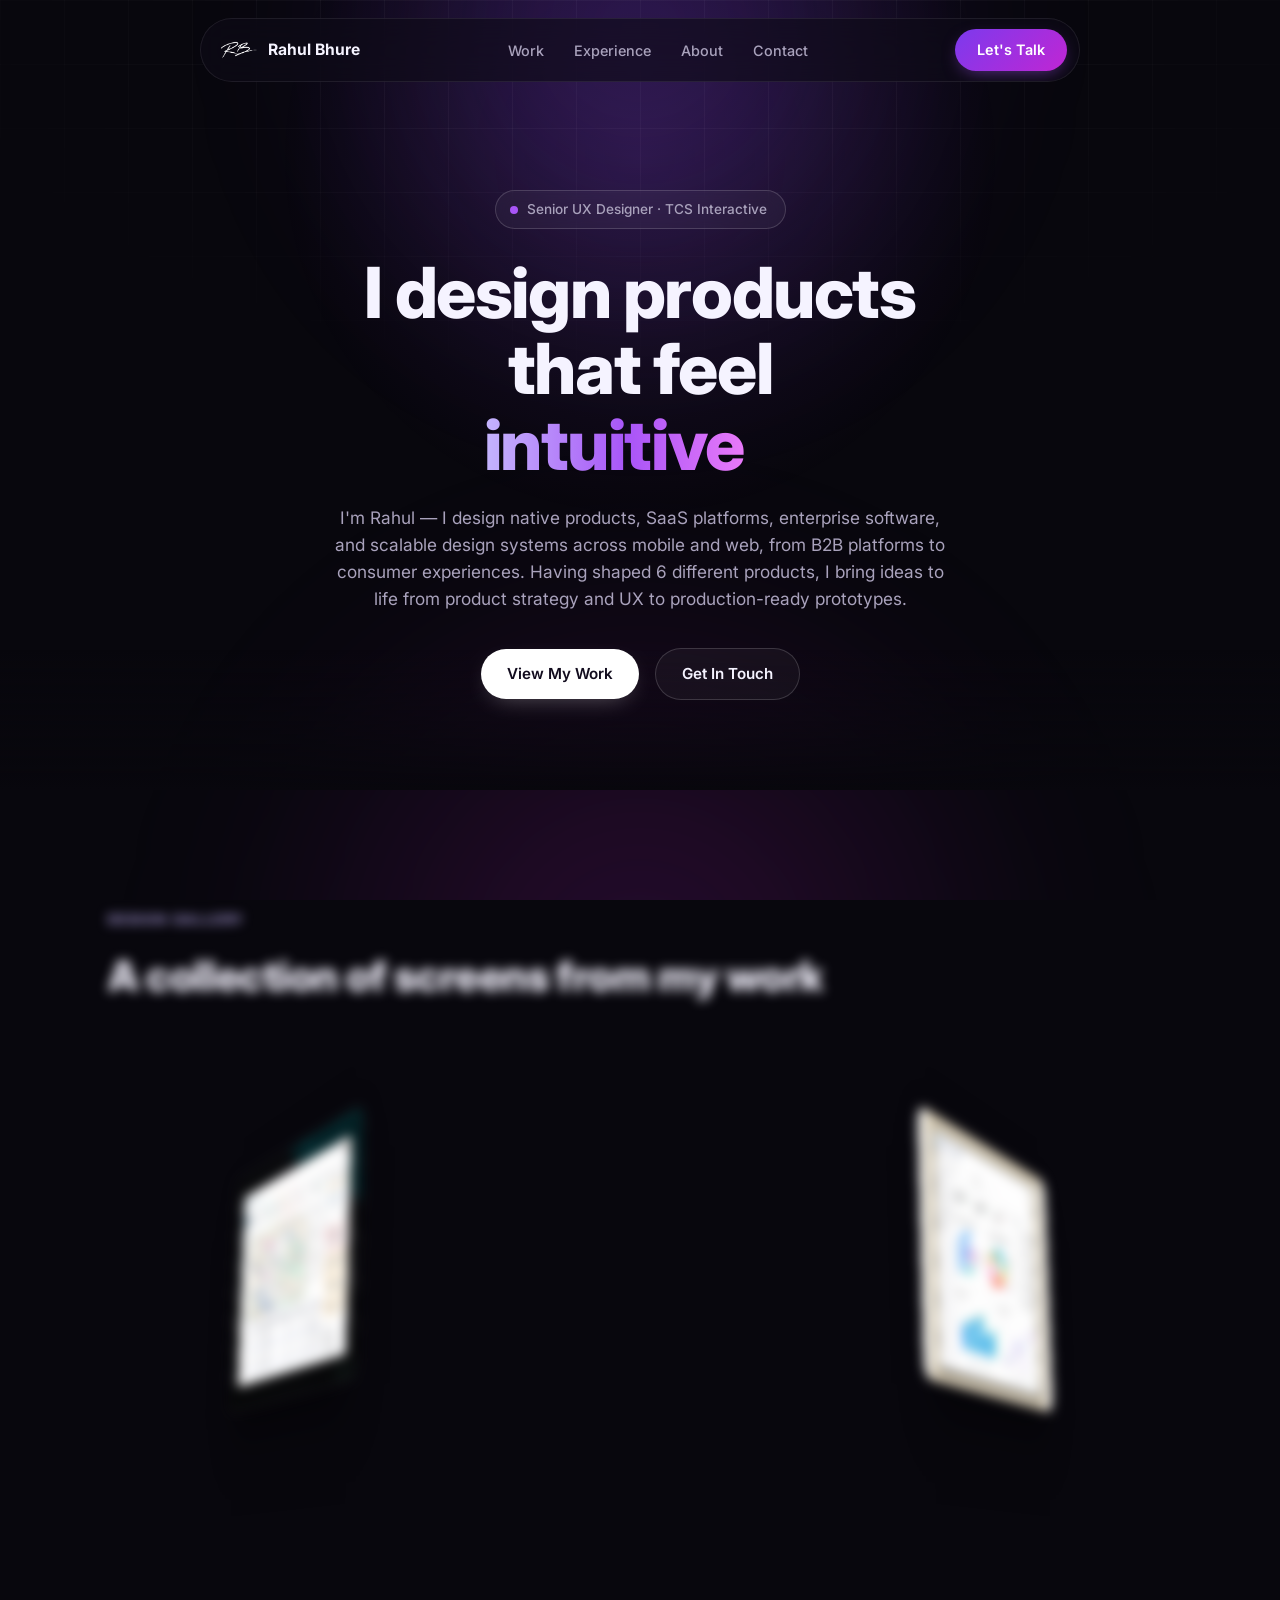
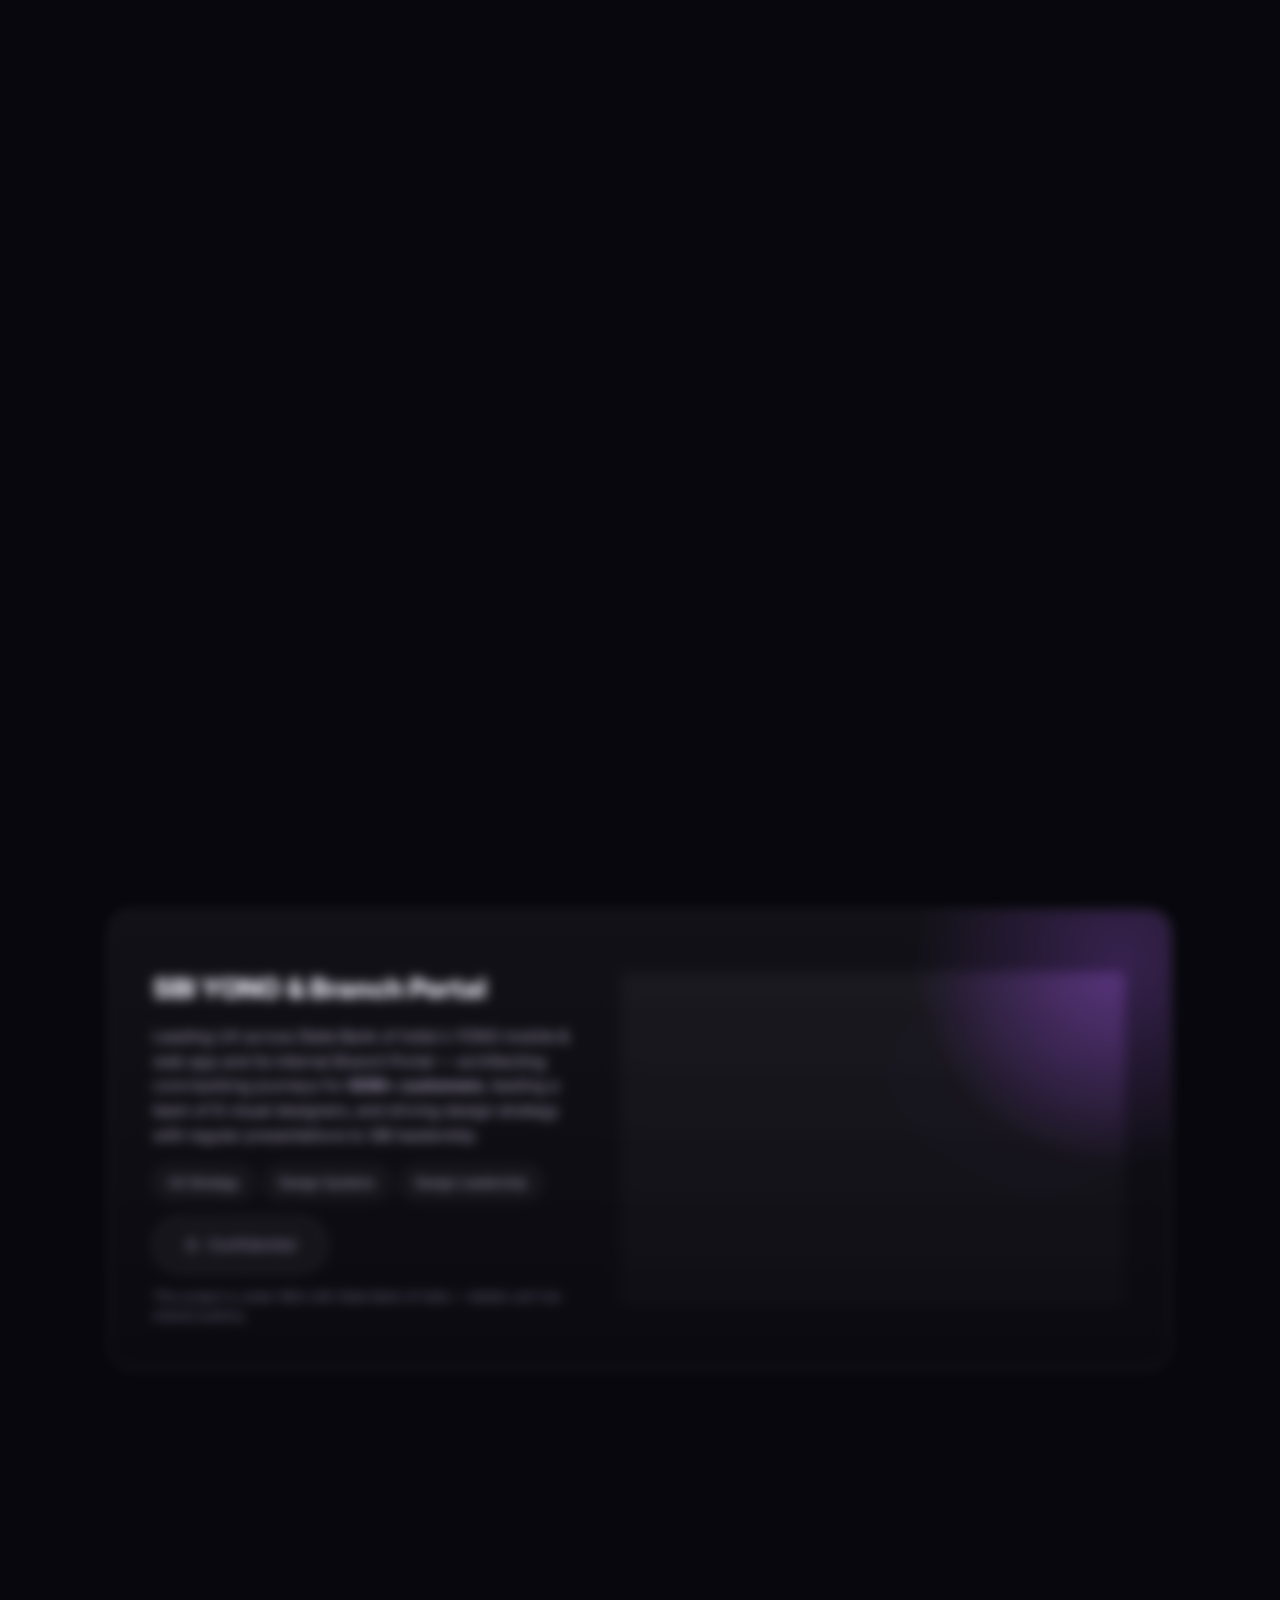
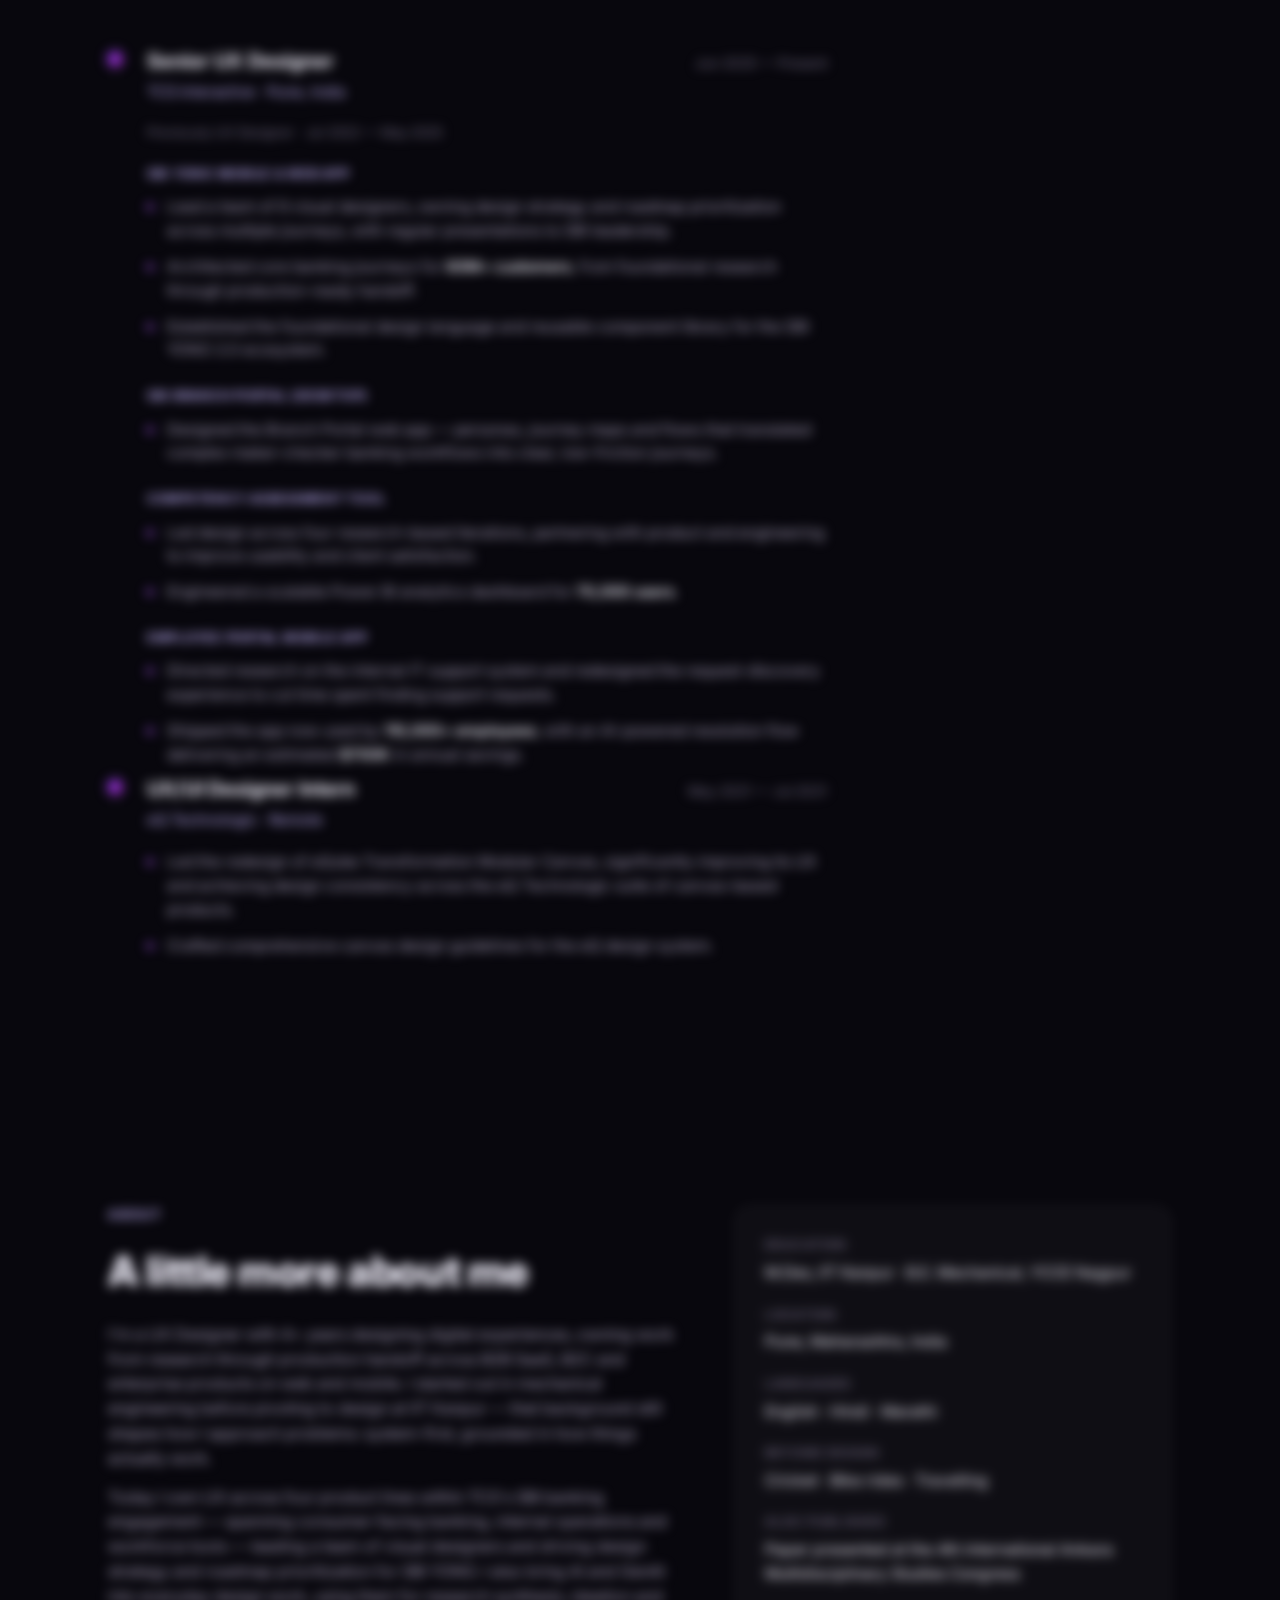
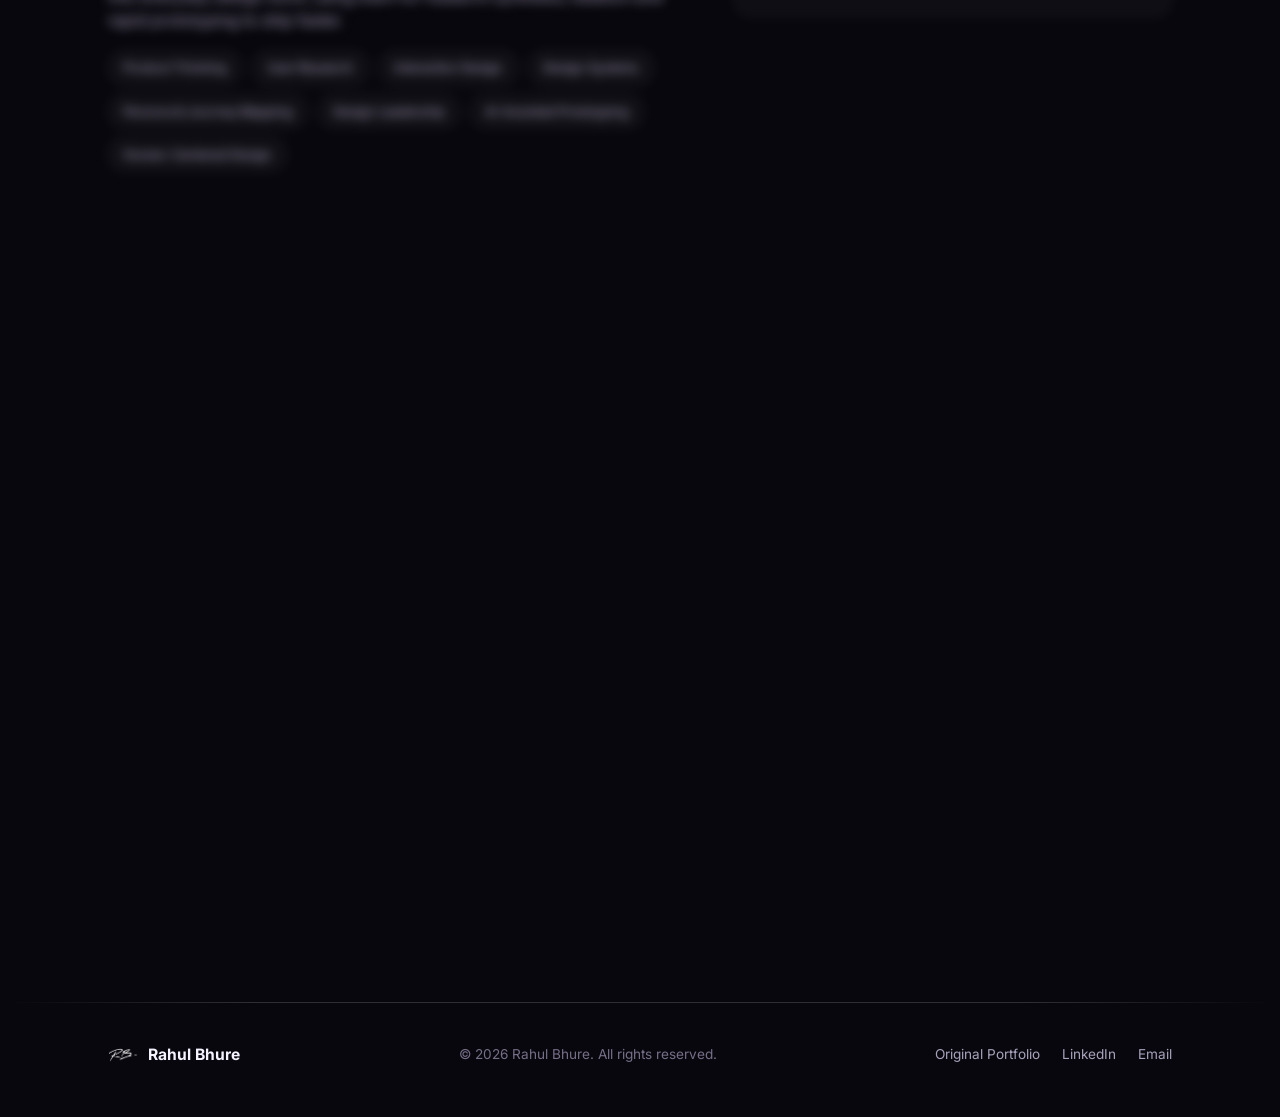
==== commit 16d3aeee: "Rebuild EPA research/solution sections and fix mobile bugs EPA case study: restore the Interview and" ====
--- a/index.html
+++ b/index.html
@@ -111,8 +111,6 @@
         </div>
       </div>
     </div>
-
-    <div class="gallery-mobile-row" id="galleryMobileRow"></div>
   </section>
 
   <!-- WORK -->
@@ -124,7 +122,7 @@
 
       <!-- Featured project: Competency Assessment Tool -->
 
-      <article class="featured-card reveal" style="grid-template-columns: 0.65fr 1.35fr;">
+      <article class="featured-card featured-card--cat reveal">
         <div class="featured-copy">
           <h3 class="featured-title">Competency Assessment Tool</h3>
           <p class="featured-desc">
@@ -329,7 +327,7 @@
         <div class="featured-visual-wrap">
           <div class="featured-visual-glow" data-glow></div>
           <div class="featured-visual featured-visual--reel" data-rotator style="--hz:1.05;">
-            <div class="visual-frame is-active"><video src="assets/video/employee-portal/hero.mp4" muted loop playsinline autoplay></video></div>          </div>
+            <div class="visual-frame is-active"><video src="assets/video/employee-portal/hero.mp4" muted loop playsinline autoplay disablePictureInPicture disableRemotePlayback controlsList="nodownload nofullscreen noremoteplayback" style="pointer-events:none;"></video></div>          </div>
         </div>
       </article>
 
@@ -347,7 +345,7 @@
             <span class="tag">UI Design</span>
             <span class="tag">UX Research</span>
           </div>
-          <a href="https://rahulbhure.framer.website/prayog" target="_blank" rel="noopener noreferrer" class="btn btn-glow btn-glow--featured">
+          <a href="https://praryog.framer.website/" target="_blank" rel="noopener noreferrer" class="btn btn-glow btn-glow--featured">
             View Full Case Study
             <svg width="16" height="16" viewBox="0 0 24 24" fill="none" stroke="currentColor" stroke-width="2.4" stroke-linecap="round" stroke-linejoin="round"><line x1="5" y1="12" x2="19" y2="12"></line><polyline points="12 5 19 12 12 19"></polyline></svg>
           </a>
@@ -356,7 +354,7 @@
         <div class="featured-visual-wrap">
           <div class="featured-visual-glow" data-glow></div>
           <div class="featured-visual featured-visual--reel" data-rotator style="--hz:1.05;">
-            <div class="visual-frame is-active"><video src="assets/video/prayog/hero.mp4" muted loop playsinline autoplay></video></div>          </div>
+            <div class="visual-frame is-active"><video src="assets/video/prayog/hero.mp4" muted loop playsinline autoplay disablePictureInPicture disableRemotePlayback controlsList="nodownload nofullscreen noremoteplayback" style="pointer-events:none;"></video></div>          </div>
         </div>
       </article>
 
--- a/assets/css/styles.css
+++ b/assets/css/styles.css
@@ -531,6 +531,9 @@
   justify-content: center;
   perspective: 3638px;
   cursor: grab;
+  /* Let the browser handle vertical page scroll natively; our own touch
+     handlers only care about horizontal movement for the drag-rotate. */
+  touch-action: pan-y;
 }
 .gallery-3d-stage.is-dragging { cursor: grabbing; }
 .gallery-3d-ring {
@@ -570,27 +573,14 @@
   pointer-events: none;
   -webkit-user-drag: none;
 }
+/* The 3D fan now runs at every width — script.js scales the ring down
+   (and reduces perspective to match) on narrow viewports so it fits
+   comfortably, and drag-to-rotate works via touch as well as mouse. */
 @media (max-width: 860px) {
-  .gallery-3d-stage { display: none; }
-  .gallery-mobile-row {
-    display: flex;
-    gap: 14px;
-    overflow-x: auto;
-    padding: 8px 24px 8px;
-    scroll-snap-type: x mandatory;
-    margin-top: 32px;
-  }
-  .gallery-mobile-row .gallery-card {
-    position: relative;
-    inset: auto;
-    flex: 0 0 260px;
-    height: 176px;
-    scroll-snap-align: center;
-    transform: none;
-  }
-}
-@media (min-width: 861px) {
-  .gallery-mobile-row { display: none; }
+  .gallery-3d-stage { height: 340px; perspective: 1900px; margin-top: 40px; }
+}
+@media (max-width: 480px) {
+  .gallery-3d-stage { height: 280px; perspective: 1500px; }
 }
 
 /* ---------- Sections (generic) ---------- */
@@ -634,6 +624,15 @@
   overflow: hidden;
   transition: border-color .35s var(--ease), transform .35s var(--ease);
 }
+/* CAT card gets a wider visual column on desktop only — the mobile
+   breakpoint below (.featured-card { grid-template-columns: 1fr }) still
+   applies since it shares equal specificity and comes later in the
+   cascade, so this never fights the mobile single-column stack. Using an
+   inline style here previously broke mobile entirely: inline styles can't
+   be overridden by a stylesheet media query, so the fixed 0.65fr/1.35fr
+   split stayed active on narrow screens, and the text column's min-content
+   width forced the image column to 0. */
+.featured-card--cat { grid-template-columns: 0.65fr 1.35fr; }
 .featured-card::before {
   content: "";
   position: absolute;
@@ -1133,6 +1132,37 @@
 .term-card h3 { font-size: 1.05rem; font-weight: 700; margin-bottom: 8px; }
 .term-card p { font-size: 0.9rem; color: var(--text-muted); }
 
+/* Solution goals: a two-column staggered list (colored accent bar + colored
+   icon badge per goal), matching the layout and per-goal colors used for
+   this same "design goals" section on the old portfolio site. CSS multi-
+   column naturally reproduces that staggered flow (3 items down the first
+   column, 2 down the second) without a manual grid split. */
+.solution-goals { margin-top: 32px; column-count: 2; column-gap: 48px; }
+.solution-goal {
+  break-inside: avoid;
+  margin-bottom: 32px;
+  padding-left: 18px;
+  border-left: 3px solid var(--accent, var(--purple-2));
+}
+.solution-goal-head { display: flex; align-items: center; gap: 12px; margin-bottom: 10px; }
+.solution-goal-head h3 { font-size: 1.08rem; font-weight: 800; letter-spacing: -0.005em; }
+.solution-goal-icon {
+  width: 32px; height: 32px; flex-shrink: 0;
+  border-radius: 50%;
+  background: var(--accent, var(--purple-2));
+  display: flex; align-items: center; justify-content: center;
+  color: #fff;
+}
+.solution-goal p { font-size: 0.94rem; color: var(--text-muted); line-height: 1.6; }
+.solution-goal--teal { --accent: #25C9A2; }
+.solution-goal--coral { --accent: #FD8369; }
+.solution-goal--red { --accent: #ED4C45; }
+.solution-goal--blue { --accent: #1680D6; }
+.solution-goal--cyan { --accent: #26CCE3; }
+@media (max-width: 700px) {
+  .solution-goals { column-count: 1; }
+}
+
 /* persona / role cards */
 .persona-grid { margin-top: 28px; display: grid; grid-template-columns: repeat(3, 1fr); gap: 18px; }
 .persona-card { padding: 28px; border-radius: var(--radius-md); background: rgba(255,255,255,0.03); border: 1px solid var(--border); }
@@ -1201,6 +1231,9 @@
 .sticky-group-label { font-size: 0.82rem; font-weight: 700; color: var(--text-faint); margin-bottom: 14px; line-height: 1.35; }
 .sticky-notes { display: grid; grid-template-columns: repeat(2, 1fr); gap: 12px; }
 .sticky-note {
+  display: flex;
+  align-items: center;
+  min-height: 96px;
   font-size: 0.6rem;
   line-height: 1.35;
   padding: 8px 9px;
@@ -1273,6 +1306,52 @@
 }
 
 .screen-frame-wrap { filter: drop-shadow(0 24px 60px rgba(168,85,247,0.22)); }
+
+/* Annotated screen: a single screenshot beside a vertical stack of short
+   callouts, each connected back to the image by a dashed arrow — matching
+   the old portfolio's per-feature annotation style instead of one long
+   paragraph. */
+.screen-annotated {
+  display: grid;
+  grid-template-columns: auto 1fr;
+  align-items: stretch;
+  gap: 32px;
+}
+.screen-annotated-frame { filter: drop-shadow(0 24px 60px rgba(168,85,247,0.22)); }
+.screen-annotated-frame img { width: 100%; max-width: 280px; display: block; border-radius: 16px; }
+.screen-annotated-list {
+  display: flex;
+  flex-direction: column;
+  justify-content: space-between;
+  gap: 22px;
+  padding: 6px 0;
+}
+.screen-annotated-item { display: flex; align-items: center; gap: 14px; }
+.screen-annotated-arrow {
+  position: relative;
+  flex-shrink: 0;
+  width: 44px;
+  height: 1px;
+  margin-right: 8px;
+  background-image: linear-gradient(to right, var(--text-faint) 55%, transparent 0%);
+  background-size: 6px 1px;
+  background-repeat: repeat-x;
+}
+.screen-annotated-arrow::after {
+  content: "";
+  position: absolute;
+  right: -1px; top: 50%;
+  width: 7px; height: 7px;
+  border-top: 1px solid var(--text-faint);
+  border-right: 1px solid var(--text-faint);
+  transform: translateY(-50%) rotate(45deg);
+}
+.screen-annotated-item p { margin: 0; color: var(--text-muted); font-size: 0.92rem; line-height: 1.55; }
+@media (max-width: 860px) {
+  .screen-annotated { grid-template-columns: 1fr; }
+  .screen-annotated-frame { justify-self: center; }
+  .screen-annotated-arrow { display: none; }
+}
 .screen-frame {
   border-radius: var(--radius-md);
   background: #17141f;
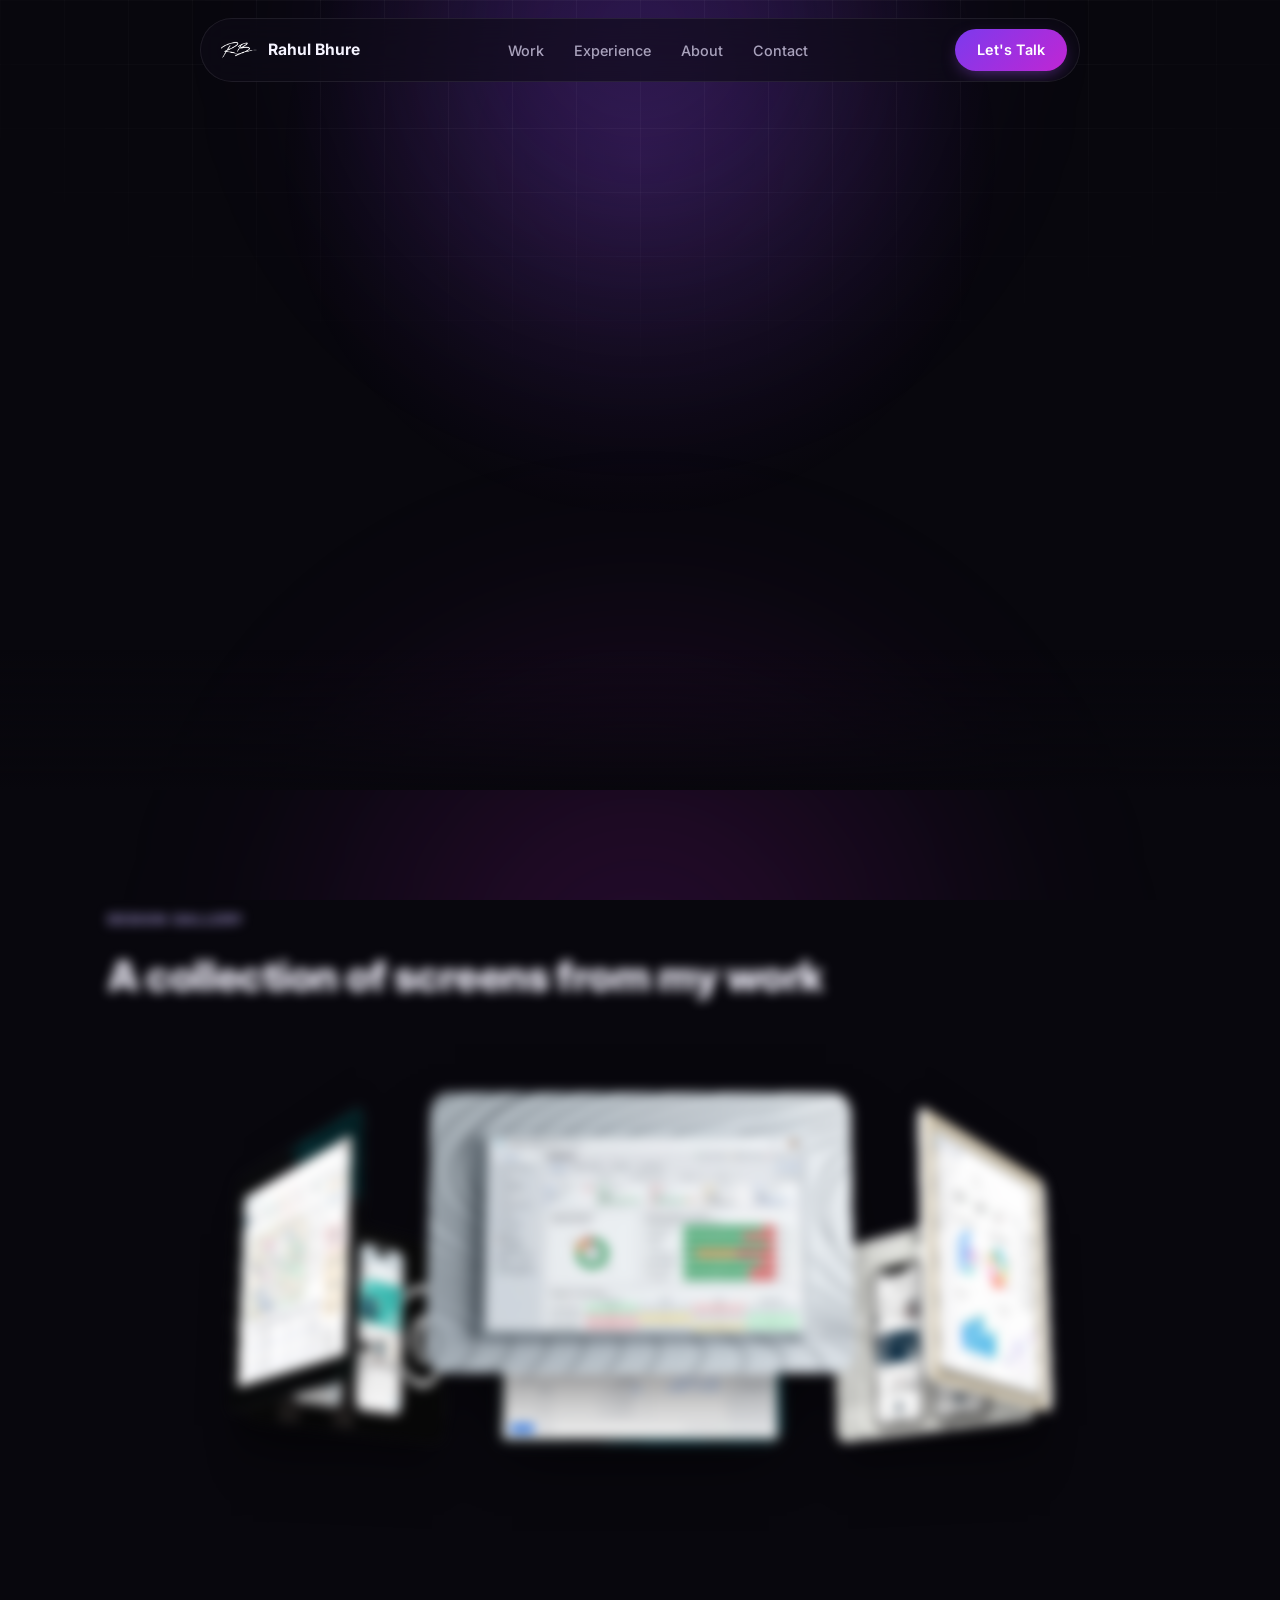
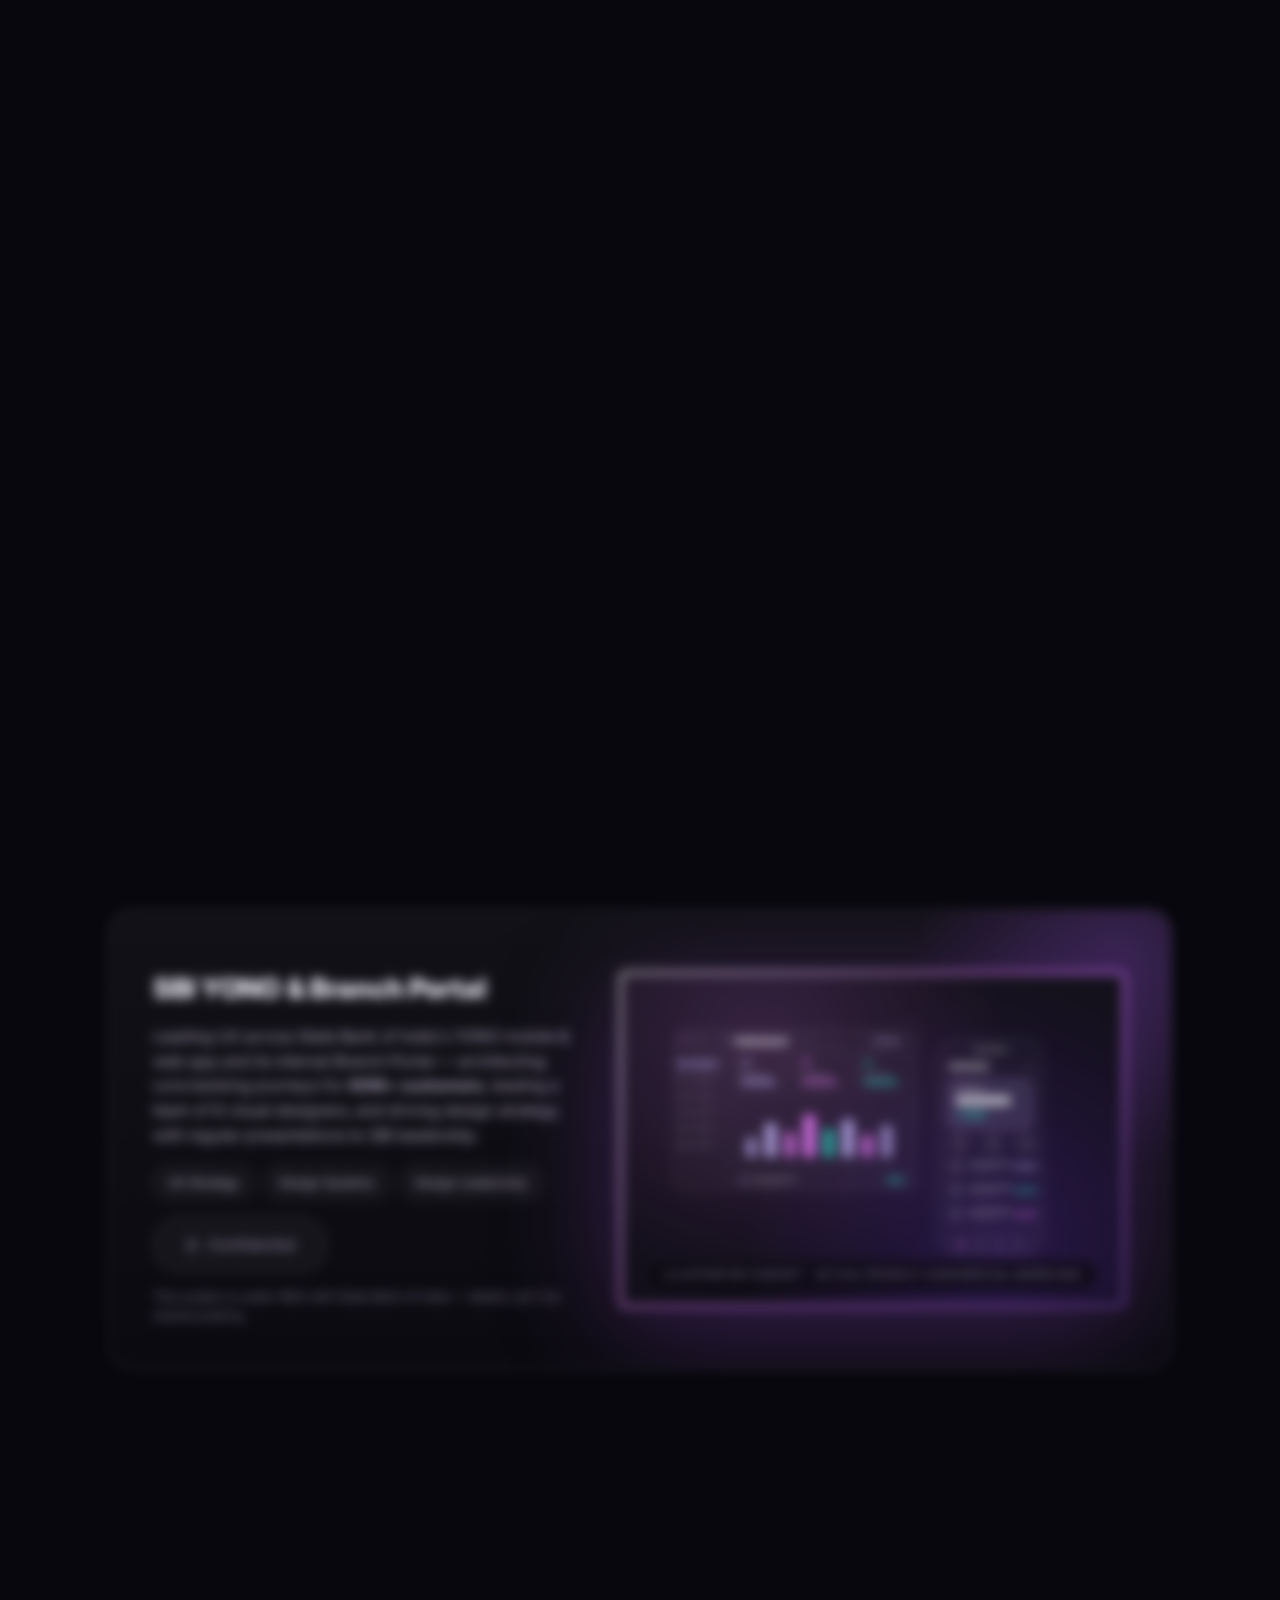
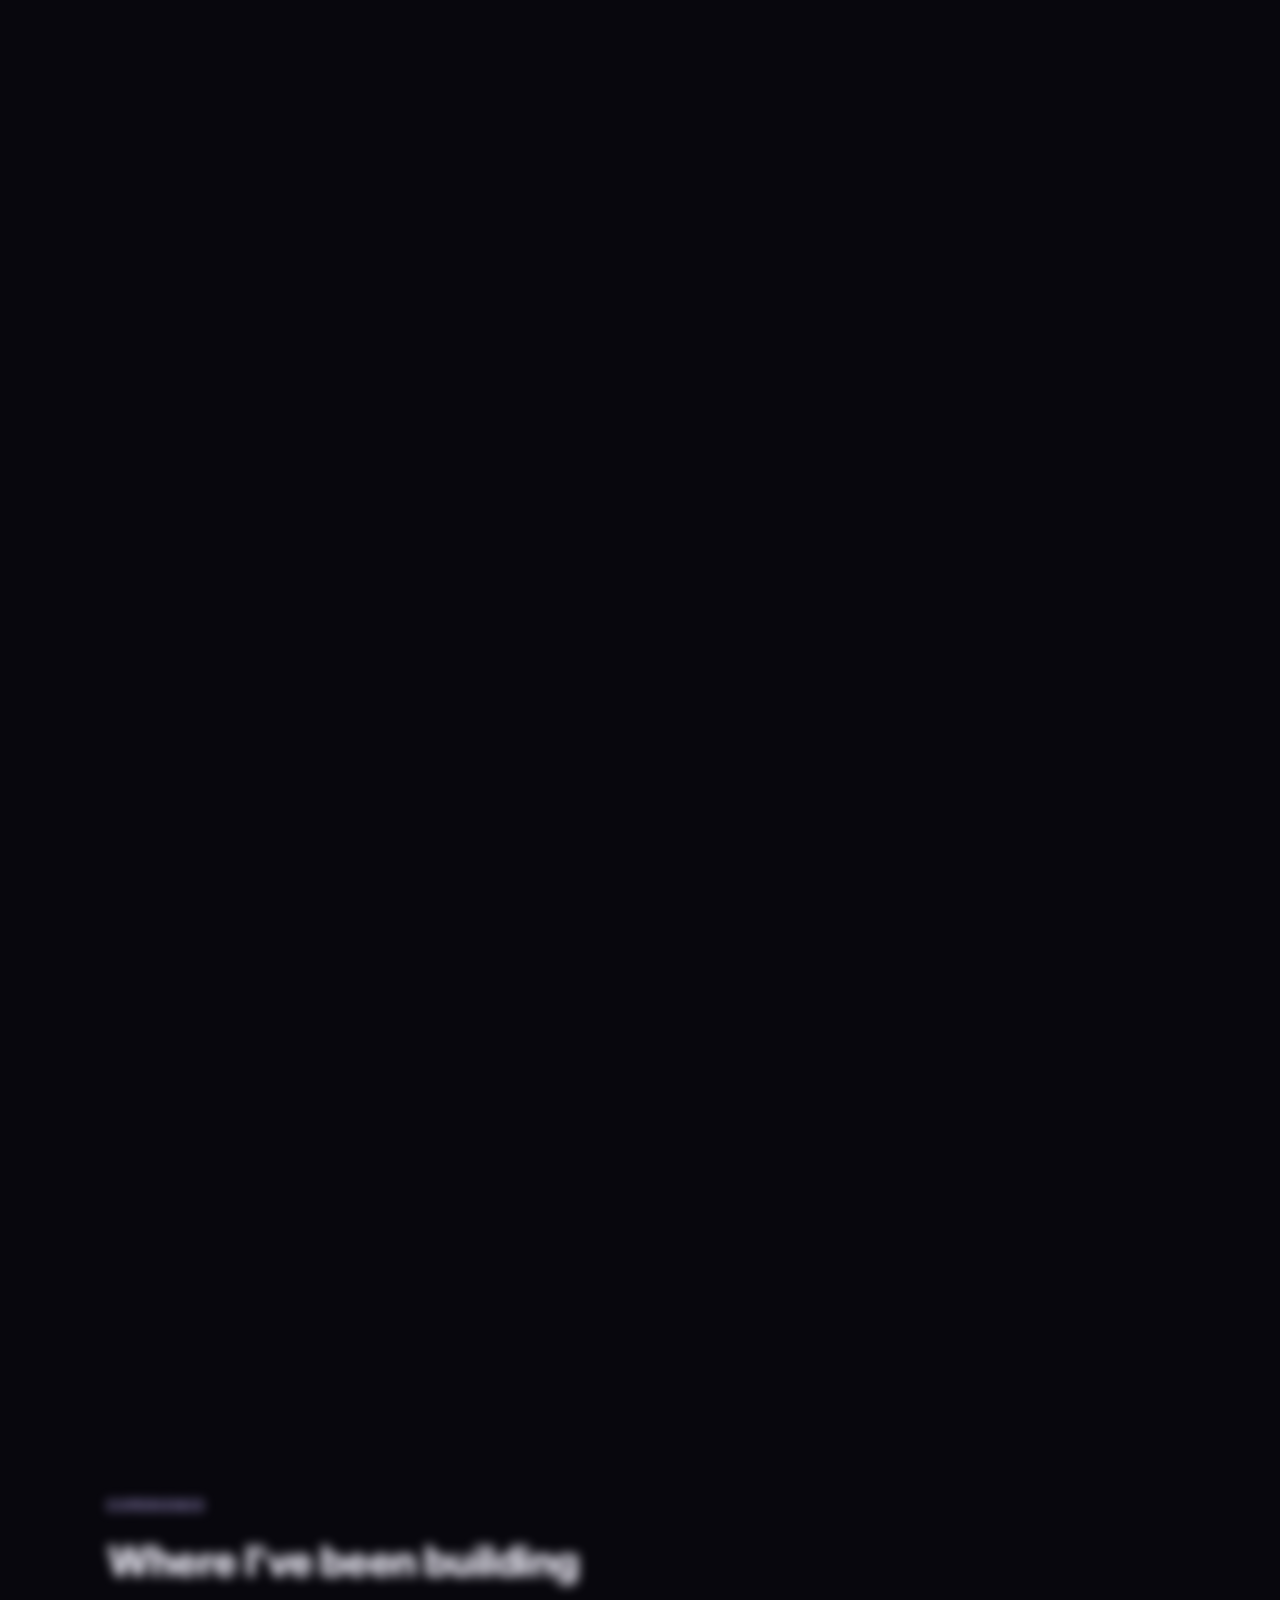
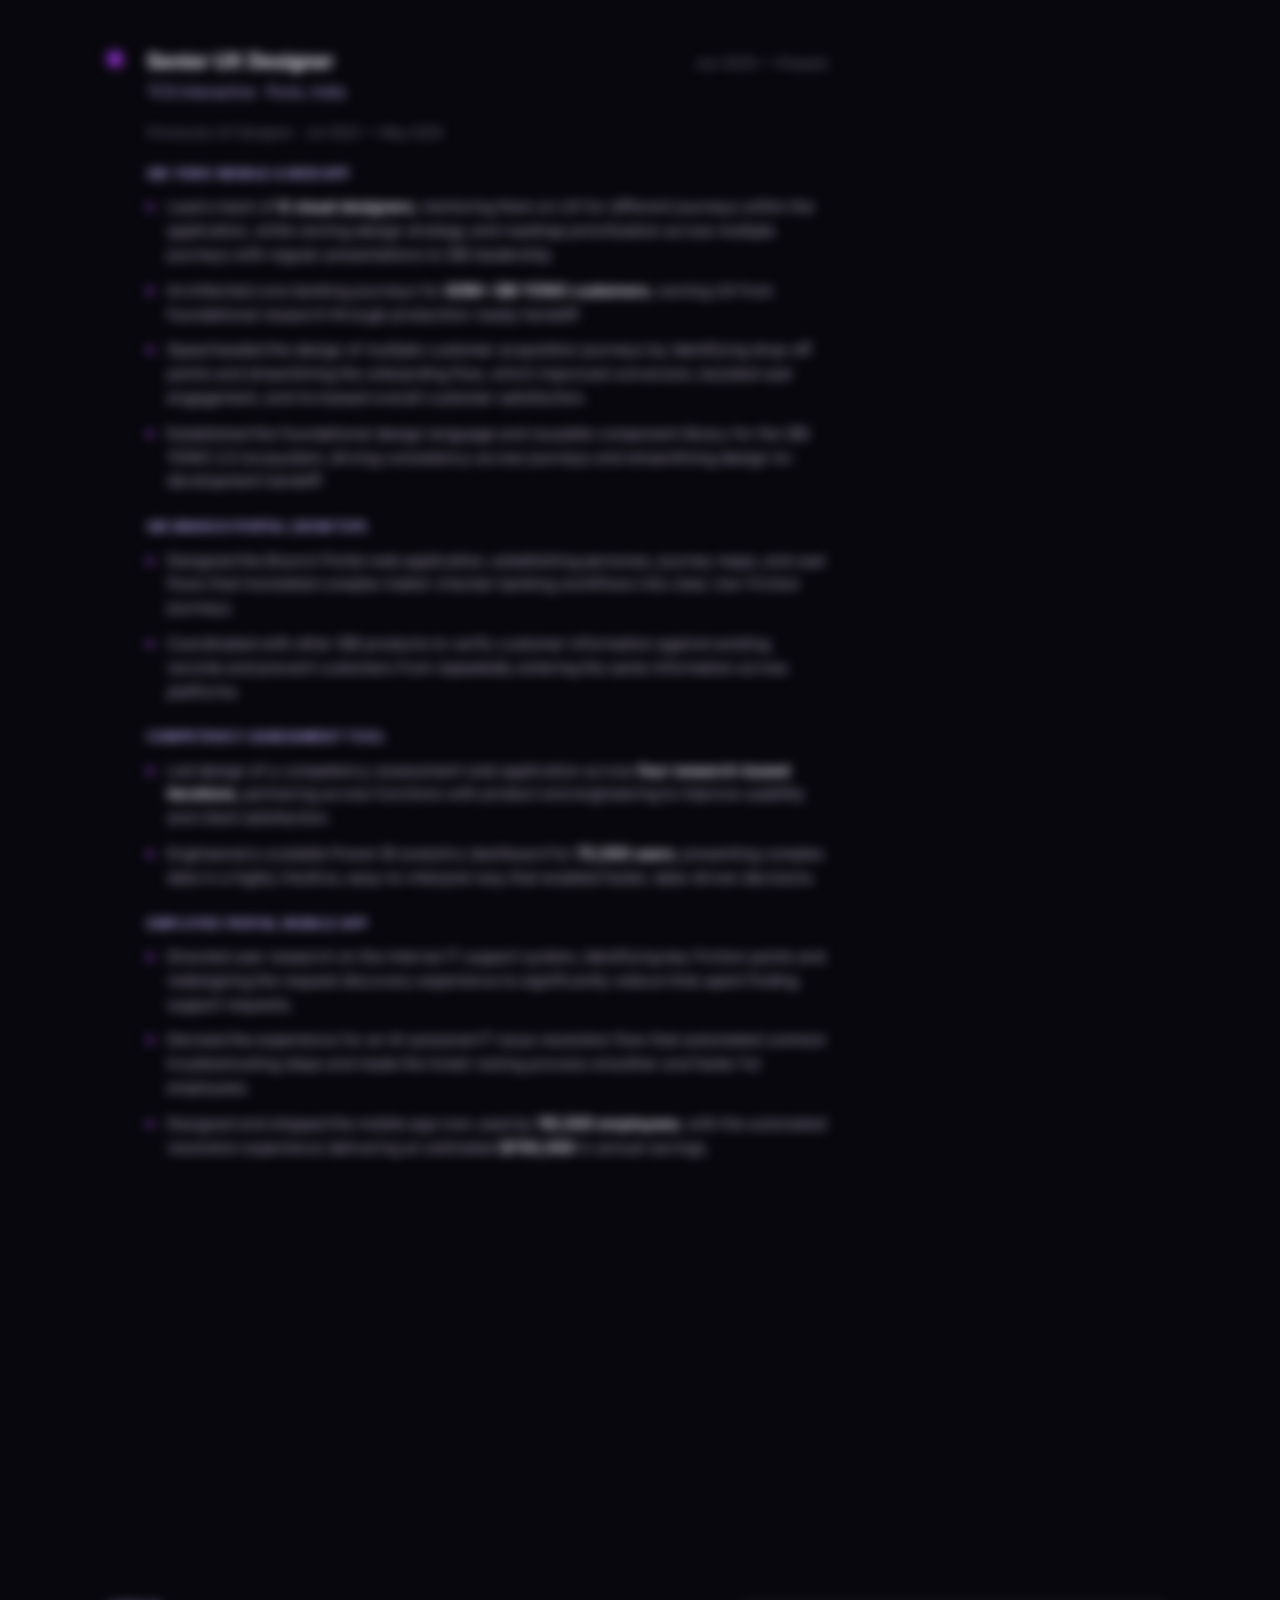
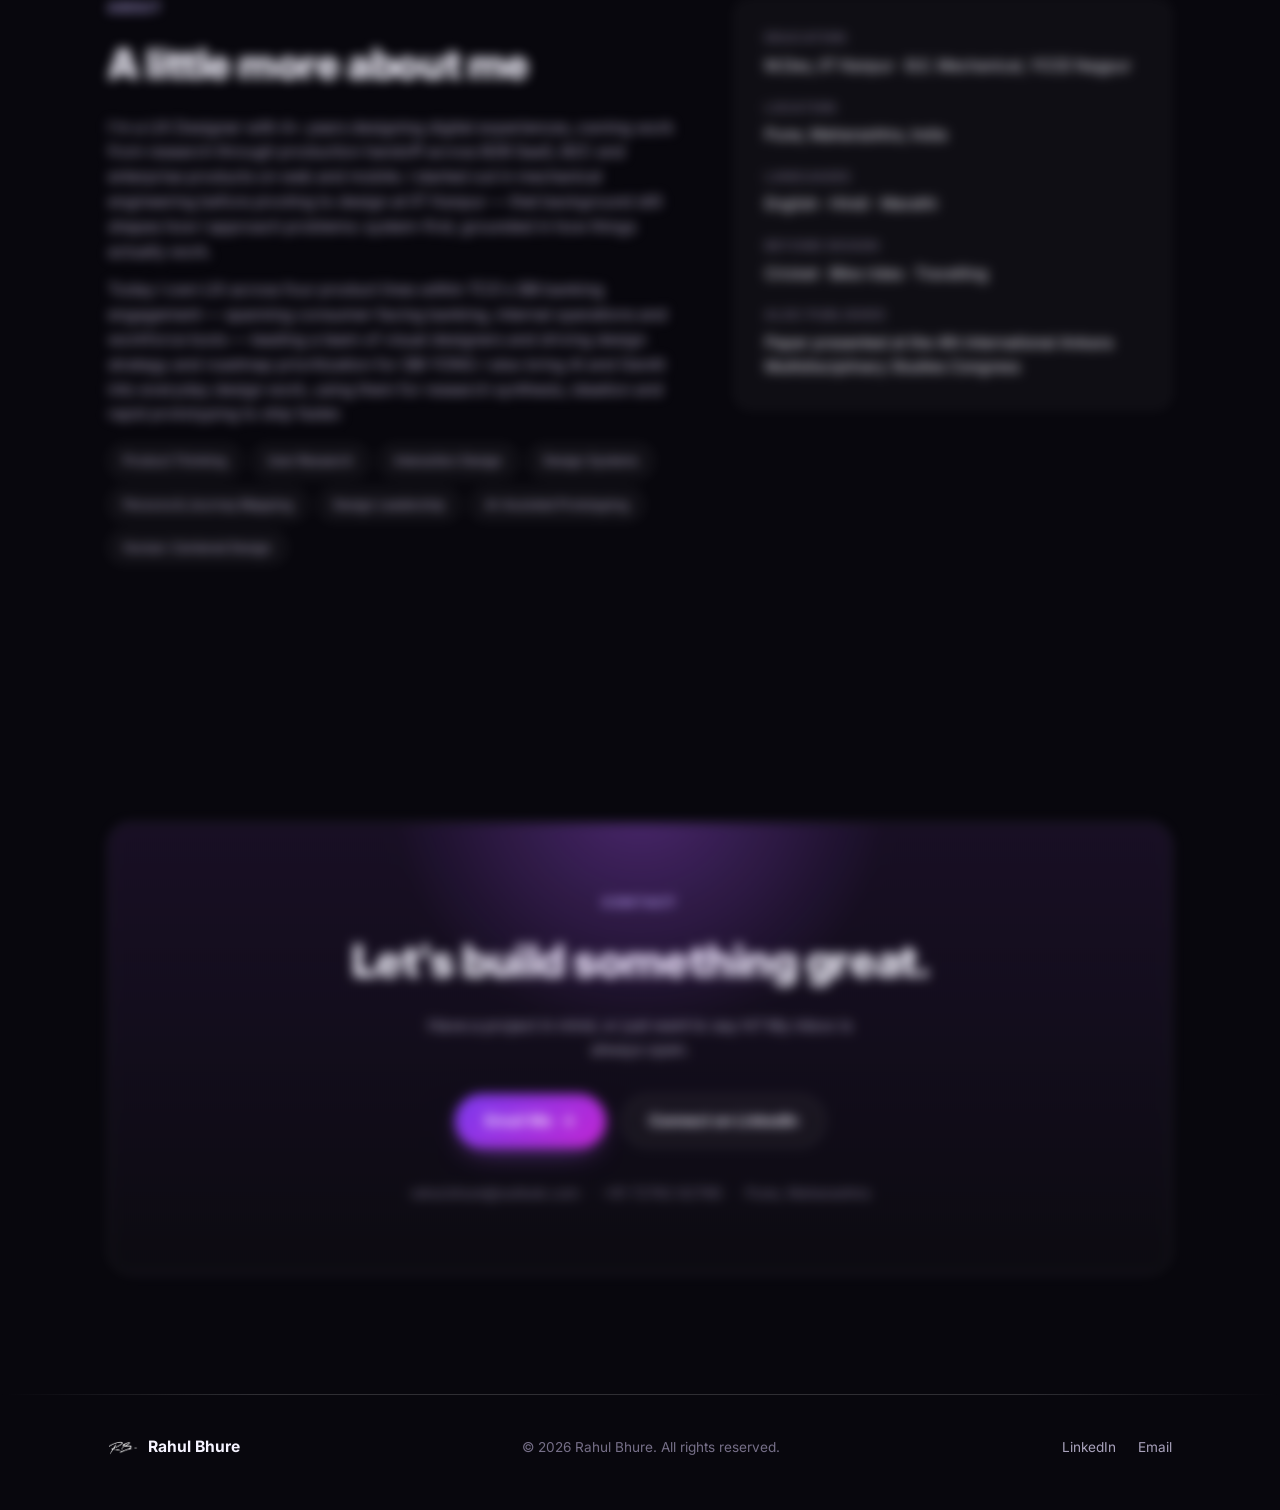
==== commit 05a3f5ee: "Update email, swap eQ image/link, and polish SBI illustration Replace rwbhure07@gmail.com with rahul" ====
--- a/index.html
+++ b/index.html
@@ -187,7 +187,7 @@
           <div class="featured-visual featured-visual--confidential featured-visual--wireframe">
             <svg class="sbi-wireframe" viewBox="0 0 720 478" fill="none" xmlns="http://www.w3.org/2000/svg">
               <!-- Browser / admin dashboard mock -->
-              <rect x="24.5" y="54.5" width="410" height="270" rx="12" stroke="rgba(255,255,255,0.22)"/>
+              <rect x="24.5" y="54.5" width="410" height="270" rx="16" fill="rgba(255,255,255,0.025)" stroke="rgba(255,255,255,0.22)"/>
               <line x1="24.5" y1="88.5" x2="434.5" y2="88.5" stroke="rgba(255,255,255,0.14)"/>
               <circle cx="42" cy="71" r="4" fill="rgba(232,121,249,0.5)"/>
               <circle cx="58" cy="71" r="4" fill="rgba(255,255,255,0.2)"/>
@@ -217,35 +217,35 @@
               <rect x="360" y="71" width="46" height="6" rx="3" fill="var(--purple-3)" fill-opacity="0.5"/>
 
               <!-- stat cards -->
-              <rect x="128" y="94" width="90" height="56" rx="8" stroke="rgba(255,255,255,0.16)"/>
+              <rect x="128" y="94" width="90" height="56" rx="12" stroke="rgba(255,255,255,0.16)"/>
               <circle cx="146" cy="112" r="9" fill="var(--purple-3)" fill-opacity="0.18" stroke="var(--purple-3)" stroke-opacity="0.45"/>
               <path d="M142 114 L146 108 L150 114" stroke="var(--purple-3)" stroke-width="1.6" stroke-linecap="round" stroke-linejoin="round"/>
               <rect x="138" y="128" width="46" height="6" rx="3" fill="rgba(255,255,255,0.16)"/>
               <rect x="138" y="138" width="58" height="10" rx="3" fill="var(--purple-3)" fill-opacity="0.55"/>
 
-              <rect x="231" y="94" width="90" height="56" rx="8" stroke="rgba(255,255,255,0.16)"/>
+              <rect x="231" y="94" width="90" height="56" rx="12" stroke="rgba(255,255,255,0.16)"/>
               <circle cx="249" cy="112" r="9" fill="rgba(232,121,249,0.18)" stroke="rgba(232,121,249,0.45)"/>
               <path d="M245 114 L249 108 L253 114" stroke="#e879f9" stroke-width="1.6" stroke-linecap="round" stroke-linejoin="round"/>
               <rect x="241" y="128" width="46" height="6" rx="3" fill="rgba(255,255,255,0.16)"/>
               <rect x="241" y="138" width="58" height="10" rx="3" fill="rgba(232,121,249,0.5)"/>
 
-              <rect x="334" y="94" width="90" height="56" rx="8" stroke="rgba(255,255,255,0.16)"/>
+              <rect x="334" y="94" width="90" height="56" rx="12" stroke="rgba(255,255,255,0.16)"/>
               <circle cx="352" cy="112" r="9" fill="rgba(45,212,191,0.16)" stroke="rgba(45,212,191,0.4)"/>
               <path d="M348 114 L352 108 L356 114" stroke="#2dd4bf" stroke-width="1.6" stroke-linecap="round" stroke-linejoin="round"/>
               <rect x="344" y="128" width="46" height="6" rx="3" fill="rgba(255,255,255,0.16)"/>
               <rect x="344" y="138" width="58" height="10" rx="3" fill="rgba(45,212,191,0.5)"/>
 
               <!-- chart -->
-              <rect x="128" y="164" width="296" height="122" rx="8" stroke="rgba(255,255,255,0.16)"/>
+              <rect x="128" y="164" width="296" height="122" rx="12" stroke="rgba(255,255,255,0.16)"/>
               <line x1="140" y1="219" x2="410" y2="219" stroke="rgba(255,255,255,0.2)" stroke-dasharray="4 4"/>
-              <rect x="146" y="236" width="20" height="34" rx="2" fill="var(--purple-3)" fill-opacity="0.45"/>
-              <rect x="178.5" y="212" width="20" height="58" rx="2" fill="var(--purple-3)" fill-opacity="0.6"/>
-              <rect x="211" y="228" width="20" height="42" rx="2" fill="rgba(232,121,249,0.5)"/>
-              <rect x="243.5" y="198" width="20" height="72" rx="2" fill="#e879f9" fill-opacity="0.65"/>
-              <rect x="276" y="222" width="20" height="48" rx="2" fill="rgba(45,212,191,0.5)"/>
-              <rect x="308.5" y="206" width="20" height="64" rx="2" fill="var(--purple-3)" fill-opacity="0.6"/>
-              <rect x="341" y="232" width="20" height="38" rx="2" fill="rgba(232,121,249,0.5)"/>
-              <rect x="373.5" y="216" width="20" height="54" rx="2" fill="var(--purple-3)" fill-opacity="0.45"/>
+              <rect x="146" y="236" width="20" height="34" rx="4" fill="var(--purple-3)" fill-opacity="0.6"/>
+              <rect x="178.5" y="212" width="20" height="58" rx="4" fill="var(--purple-3)" fill-opacity="0.78"/>
+              <rect x="211" y="228" width="20" height="42" rx="4" fill="rgba(232,121,249,0.68)"/>
+              <rect x="243.5" y="198" width="20" height="72" rx="4" fill="#e879f9" fill-opacity="0.85"/>
+              <rect x="276" y="222" width="20" height="48" rx="4" fill="rgba(45,212,191,0.68)"/>
+              <rect x="308.5" y="206" width="20" height="64" rx="4" fill="var(--purple-3)" fill-opacity="0.78"/>
+              <rect x="341" y="232" width="20" height="38" rx="4" fill="rgba(232,121,249,0.68)"/>
+              <rect x="373.5" y="216" width="20" height="54" rx="4" fill="var(--purple-3)" fill-opacity="0.6"/>
 
               <!-- summary row -->
               <rect x="128" y="298" width="296" height="20" rx="6" stroke="rgba(255,255,255,0.14)"/>
@@ -256,7 +256,7 @@
               <rect x="387" y="306.5" width="22" height="4" rx="2" fill="#2dd4bf" fill-opacity="0.8"/>
 
               <!-- Mobile banking app mock -->
-              <rect x="468.5" y="70.5" width="178" height="360" rx="30" stroke="rgba(255,255,255,0.28)"/>
+              <rect x="468.5" y="70.5" width="178" height="360" rx="32" fill="rgba(255,255,255,0.025)" stroke="rgba(255,255,255,0.28)"/>
               <rect x="528" y="82" width="60" height="14" rx="7" fill="rgba(255,255,255,0.16)"/>
               <rect x="488" y="112" width="68" height="10" rx="3" fill="rgba(255,255,255,0.5)"/>
               <circle cx="622" cy="117" r="3" fill="rgba(255,255,255,0.32)"/>
@@ -372,11 +372,11 @@
             <span class="tag">UX Research</span>
             <span class="tag">Heuristic Evaluation</span>
           </div>
-          <a href="https://rahulbhure.framer.website/eQ" target="_blank" rel="noopener noreferrer" class="btn btn-glow btn-glow--featured">
+          <a href="https://eqinternship.framer.website/" target="_blank" rel="noopener noreferrer" class="btn btn-glow btn-glow--featured">
             View Full Case Study
             <svg width="16" height="16" viewBox="0 0 24 24" fill="none" stroke="currentColor" stroke-width="2.4" stroke-linecap="round" stroke-linejoin="round"><line x1="5" y1="12" x2="19" y2="12"></line><polyline points="12 5 19 12 12 19"></polyline></svg>
           </a>
-          <p class="footnote">Project specifics are under NDA with eQ Technologic. <a href="https://rahulbhure.framer.website/eQ" target="_blank" rel="noopener noreferrer" style="color:var(--purple-3); text-decoration:underline;">View the original</a></p>
+          <p class="footnote">Project specifics are under NDA with eQ Technologic. <a href="https://eqinternship.framer.website/" target="_blank" rel="noopener noreferrer" style="color:var(--purple-3); text-decoration:underline;">View the original</a></p>
         </div>
 
         <div class="featured-visual-wrap">
@@ -413,29 +413,32 @@
               <div class="timeline-project">
                 <p class="timeline-project-label">SBI YONO Mobile &amp; Web App</p>
                 <ul class="timeline-list">
-                  <li>Lead a team of 6 visual designers, owning design strategy and roadmap prioritization across multiple journeys, with regular presentations to SBI leadership.</li>
-                  <li>Architected core banking journeys for <strong>60M+ customers</strong>, from foundational research through production-ready handoff.</li>
-                  <li>Established the foundational design language and reusable component library for the SBI YONO 2.0 ecosystem.</li>
+                  <li>Lead a team of <strong>6 visual designers</strong>, mentoring them on UX for different journeys within the application, while owning design strategy and roadmap prioritization across multiple journeys with regular presentations to SBI leadership.</li>
+                  <li>Architected core banking journeys for <strong>60M+ SBI YONO customers</strong>, owning UX from foundational research through production-ready handoff.</li>
+                  <li>Spearheaded the design of multiple customer acquisition journeys by identifying drop-off points and streamlining the onboarding flow, which improved conversion, boosted user engagement, and increased overall customer satisfaction.</li>
+                  <li>Established the foundational design language and reusable component library for the SBI YONO 2.0 ecosystem, driving consistency across journeys and streamlining design-to-development handoff.</li>
                 </ul>
               </div>
               <div class="timeline-project">
                 <p class="timeline-project-label">SBI Branch Portal (Desktop)</p>
                 <ul class="timeline-list">
-                  <li>Designed the Branch Portal web app — personas, journey maps and flows that translated complex maker-checker banking workflows into clear, low-friction journeys.</li>
+                  <li>Designed the Branch Portal web application, establishing personas, journey maps, and user flows that translated complex maker-checker banking workflows into clear, low-friction journeys.</li>
+                  <li>Coordinated with other SBI products to verify customer information against existing records and prevent customers from repeatedly entering the same information across platforms.</li>
                 </ul>
               </div>
               <div class="timeline-project">
                 <p class="timeline-project-label">Competency Assessment Tool</p>
                 <ul class="timeline-list">
-                  <li>Led design across four research-based iterations, partnering with product and engineering to improve usability and client satisfaction.</li>
-                  <li>Engineered a scalable Power BI analytics dashboard for <strong>70,000 users</strong>.</li>
+                  <li>Led design of a competency assessment web application across <strong>four research-based iterations</strong>, partnering across functions with product and engineering to improve usability and client satisfaction.</li>
+                  <li>Engineered a scalable Power BI analytics dashboard for <strong>70,000 users</strong>, presenting complex data in a highly intuitive, easy-to-interpret way that enabled faster, data-driven decisions.</li>
                 </ul>
               </div>
               <div class="timeline-project">
                 <p class="timeline-project-label">Employee Portal Mobile App</p>
                 <ul class="timeline-list">
-                  <li>Directed research on the internal IT support system and redesigned the request-discovery experience to cut time spent finding support requests.</li>
-                  <li>Shipped the app now used by <strong>110,000+ employees</strong>, with an AI-powered resolution flow delivering an estimated <strong>$700K</strong> in annual savings.</li>
+                  <li>Directed user research on the internal IT support system, identifying key friction points and redesigning the request discovery experience to significantly reduce time spent finding support requests.</li>
+                  <li>Devised the experience for an AI-powered IT issue resolution flow that automated common troubleshooting steps and made the ticket-raising process smoother and faster for employees.</li>
+                  <li>Designed and shipped the mobile app now used by <strong>110,000 employees</strong>, with the automated resolution experience delivering an estimated <strong>$700,000</strong> in annual savings.</li>
                 </ul>
               </div>
             </div>
@@ -527,14 +530,14 @@
         <h2 class="contact-title">Let's build something great.</h2>
         <p class="contact-sub">Have a project in mind, or just want to say hi? My inbox is always open.</p>
         <div class="hero-cta contact-cta">
-          <a href="mailto:rwbhure07@gmail.com" class="btn btn-glow">
+          <a href="mailto:rahul.bhure@outlook.com" class="btn btn-glow">
             Email Me
             <svg width="16" height="16" viewBox="0 0 24 24" fill="none" stroke="currentColor" stroke-width="2.4" stroke-linecap="round" stroke-linejoin="round"><line x1="5" y1="12" x2="19" y2="12"></line><polyline points="12 5 19 12 12 19"></polyline></svg>
           </a>
           <a href="https://www.linkedin.com/in/rahul-bhure-147a86206" target="_blank" rel="noopener noreferrer" class="btn btn-ghost">Connect on LinkedIn</a>
         </div>
         <div class="contact-meta">
-          <span>rwbhure07@gmail.com</span>
+          <span>rahul.bhure@outlook.com</span>
           <span class="dot-sep">·</span>
           <span>+91 72762 62766</span>
           <span class="dot-sep">·</span>
@@ -554,9 +557,8 @@
     </a>
     <p class="footer-copy">© 2026 Rahul Bhure. All rights reserved.</p>
     <div class="footer-links">
-      <a href="https://rahulbhure.framer.website" target="_blank" rel="noopener noreferrer">Original Portfolio</a>
       <a href="https://www.linkedin.com/in/rahul-bhure-147a86206" target="_blank" rel="noopener noreferrer">LinkedIn</a>
-      <a href="mailto:rwbhure07@gmail.com">Email</a>
+      <a href="mailto:rahul.bhure@outlook.com">Email</a>
     </div>
   </div>
 </footer>
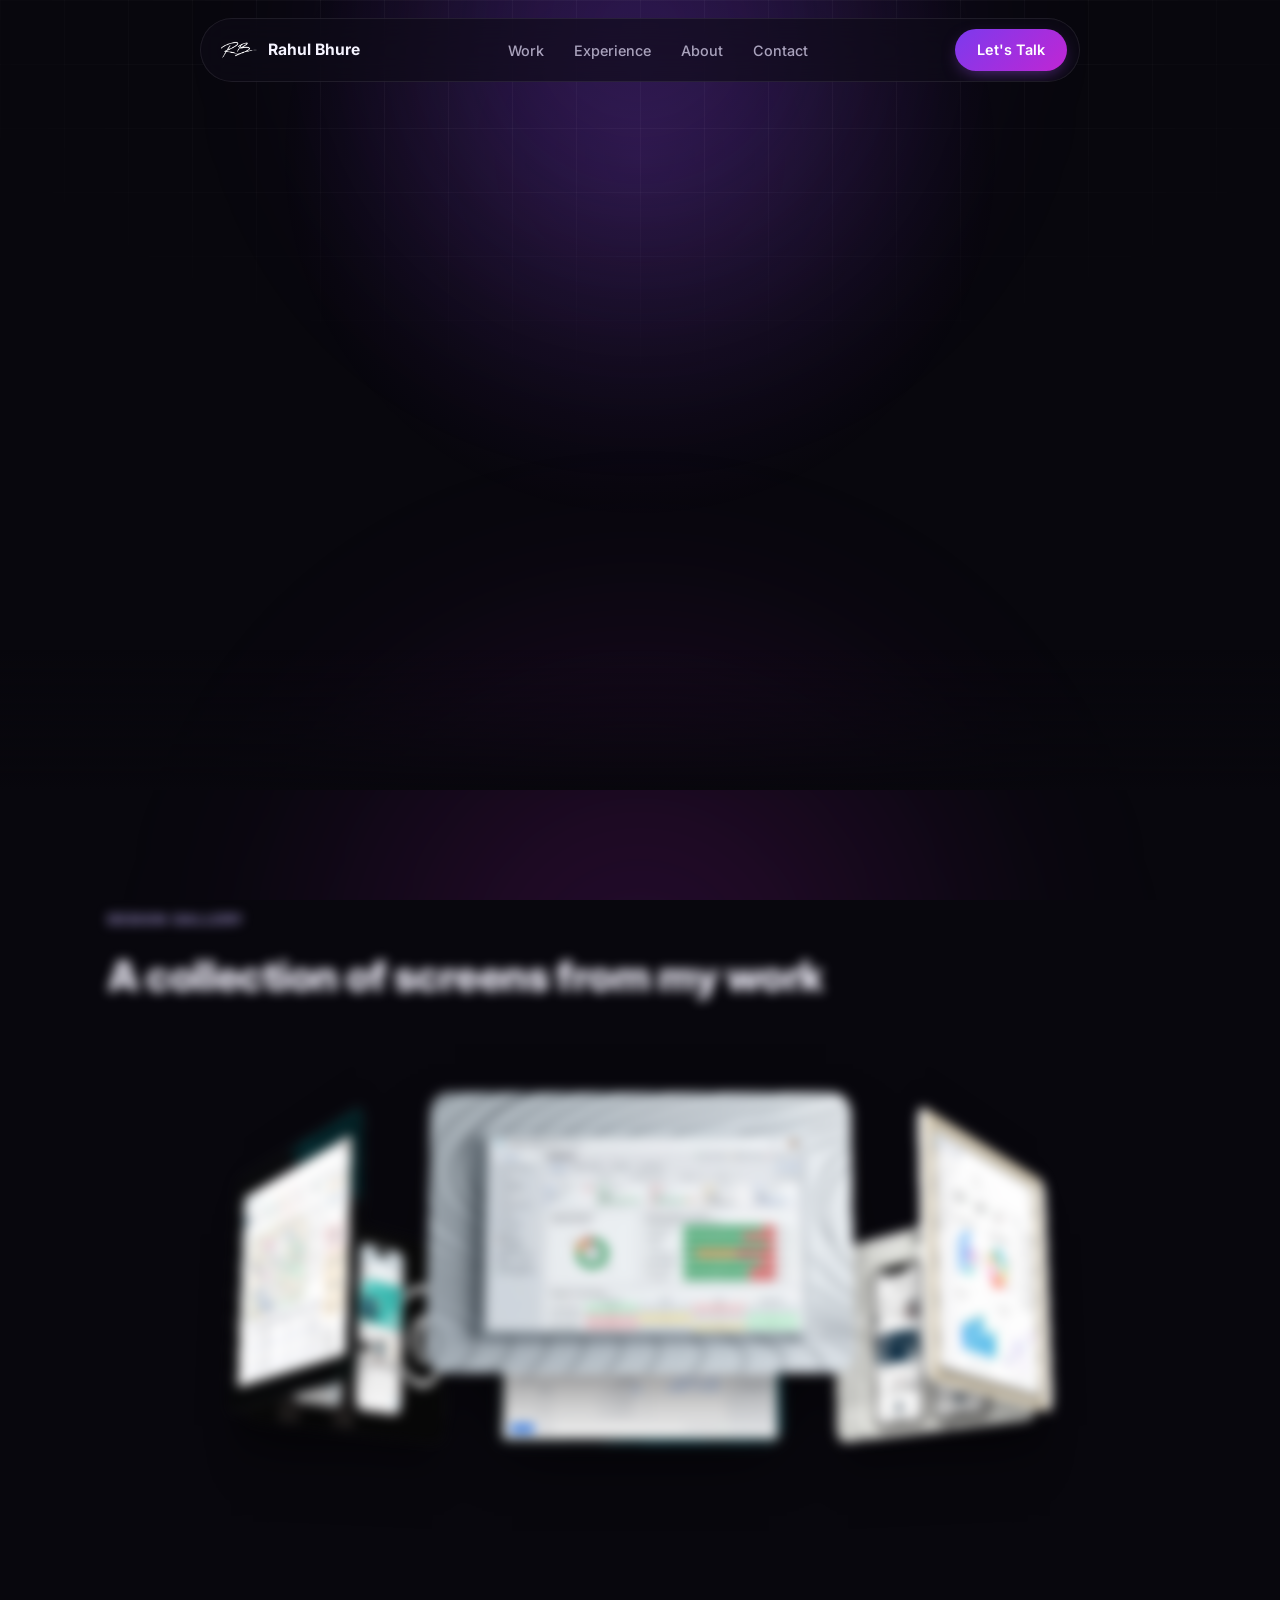
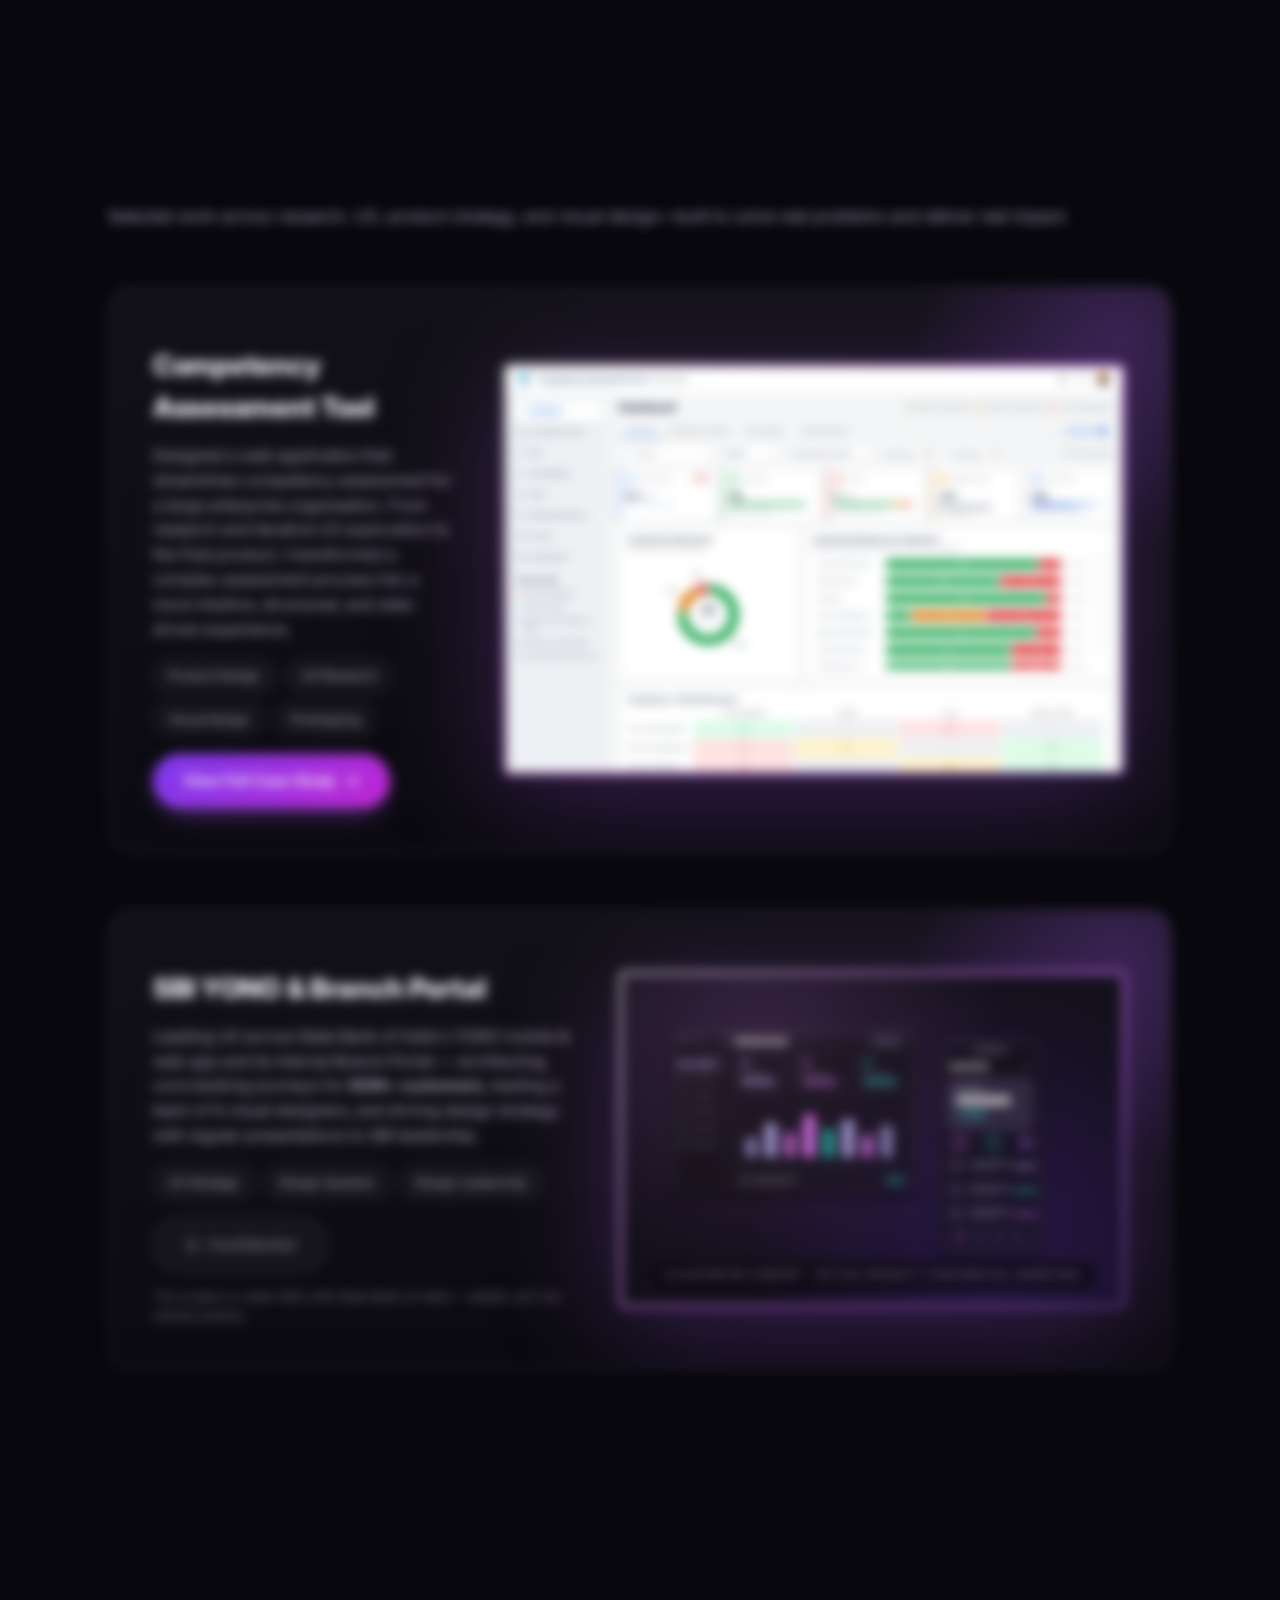
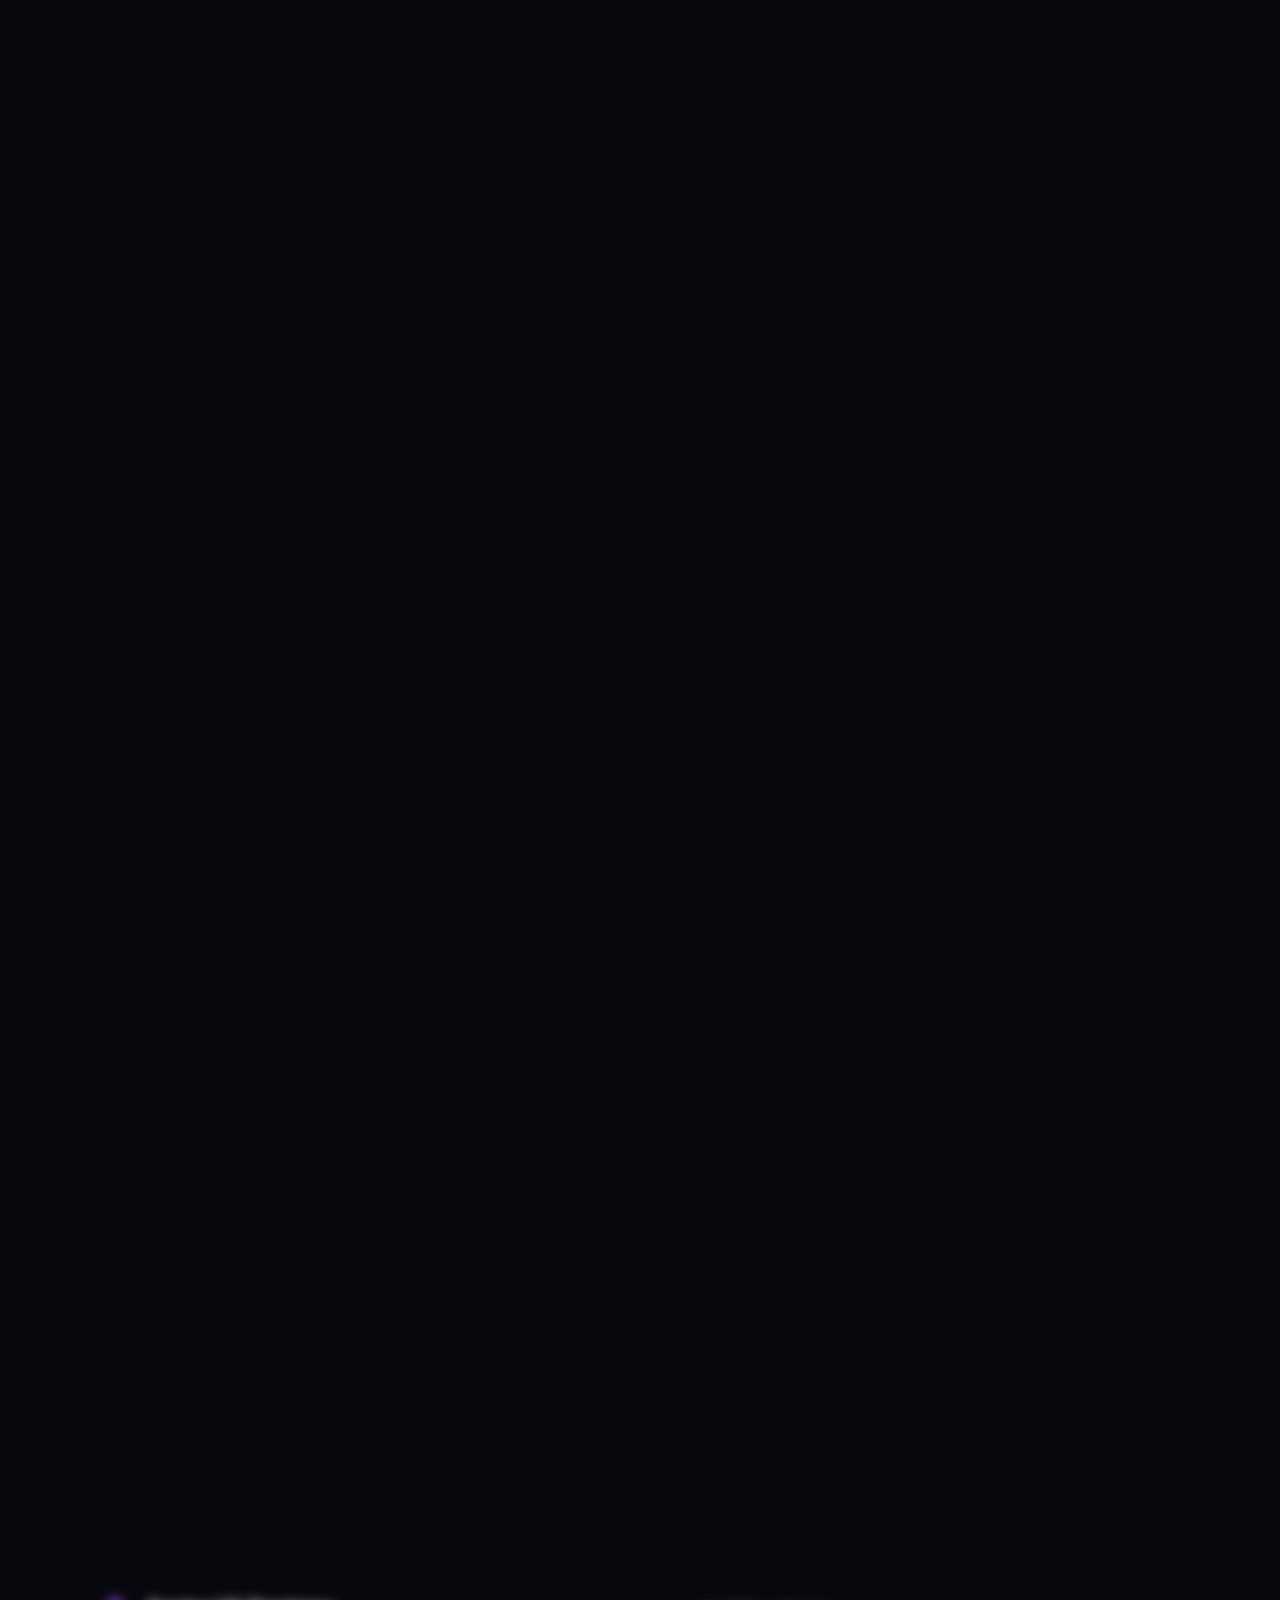
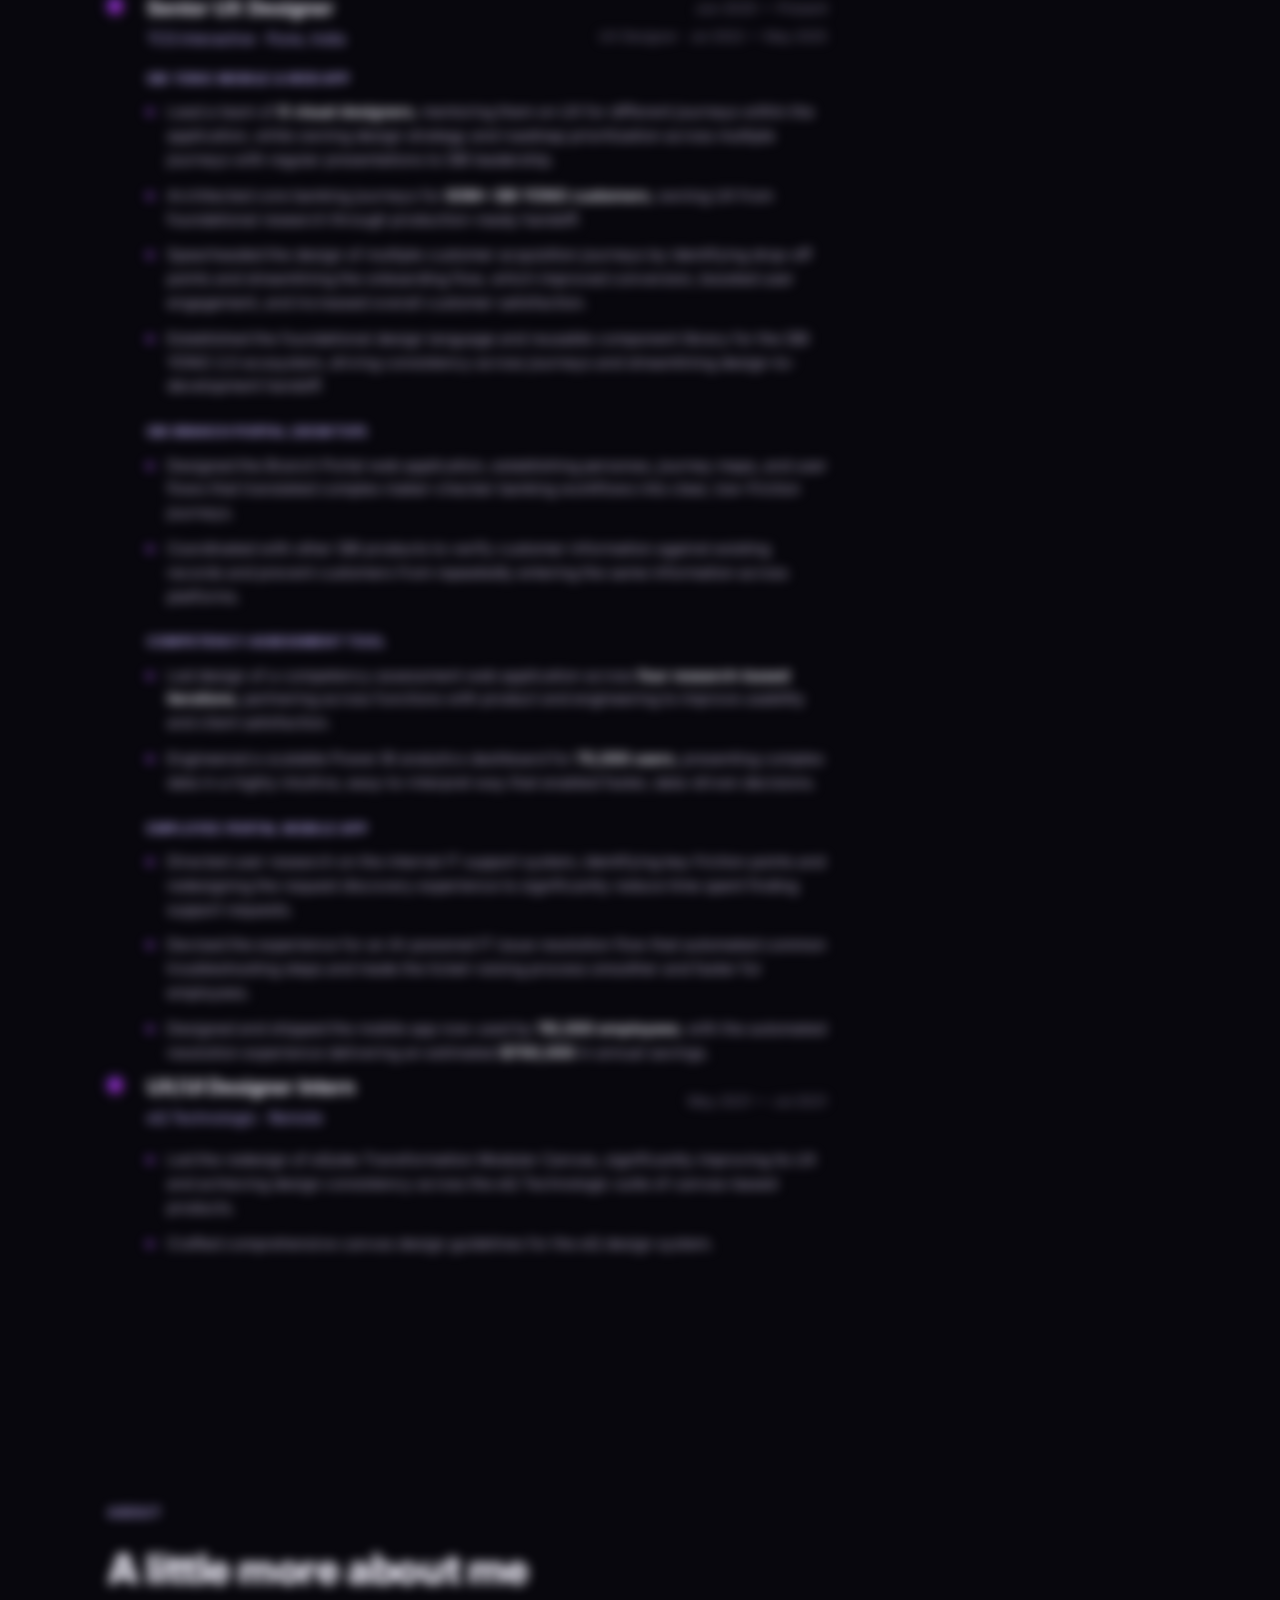
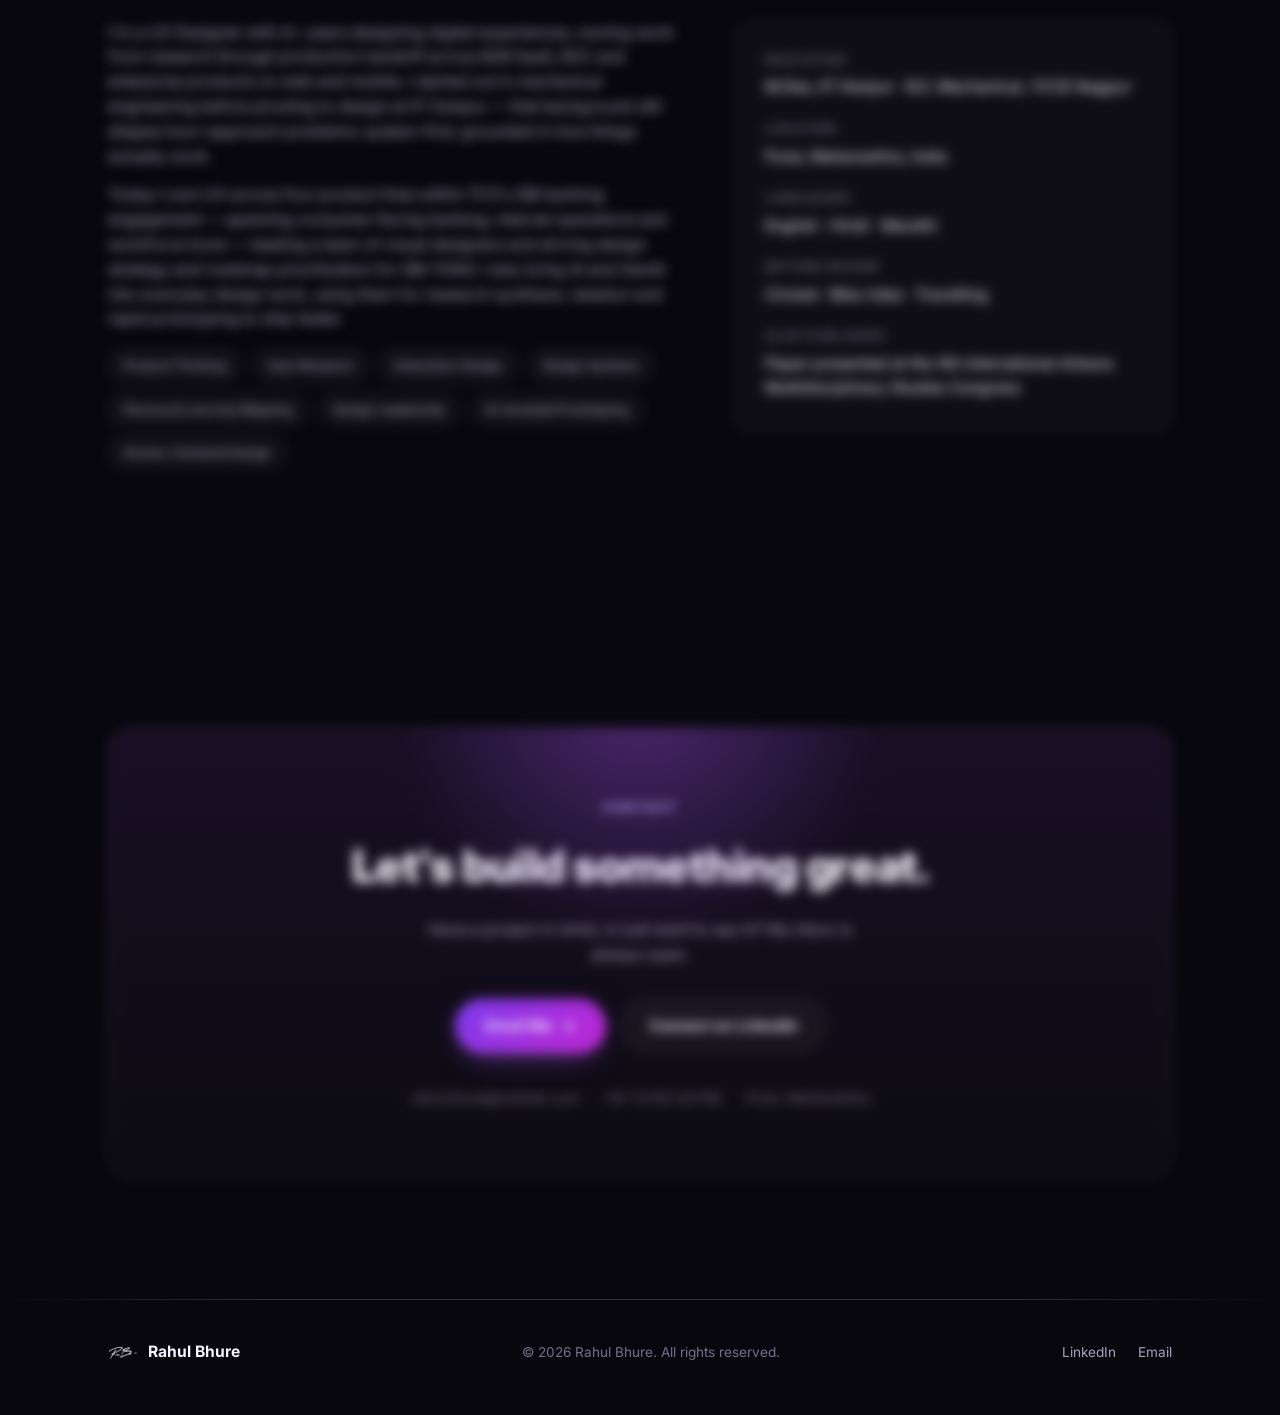
==== commit 81d03387: "Polish About/Experience layout, EPA screen annotations, and Access video fix - Align About info card" ====
--- a/index.html
+++ b/index.html
@@ -186,6 +186,17 @@
         <div class="featured-visual-wrap">
           <div class="featured-visual featured-visual--confidential featured-visual--wireframe">
             <svg class="sbi-wireframe" viewBox="0 0 720 478" fill="none" xmlns="http://www.w3.org/2000/svg">
+              <defs>
+                <filter id="sbiCardShadow" x="-30%" y="-30%" width="160%" height="160%">
+                  <feGaussianBlur stdDeviation="9"/>
+                </filter>
+              </defs>
+
+              <!-- Soft floating shadows, drawn behind each card so the browser and
+                   phone read as two separate layers rather than one flat plane. -->
+              <rect x="24.5" y="66.5" width="410" height="270" rx="16" fill="#000" opacity="0.4" filter="url(#sbiCardShadow)"/>
+              <rect x="468.5" y="82.5" width="178" height="360" rx="32" fill="#000" opacity="0.4" filter="url(#sbiCardShadow)"/>
+
               <!-- Browser / admin dashboard mock -->
               <rect x="24.5" y="54.5" width="410" height="270" rx="16" fill="rgba(255,255,255,0.025)" stroke="rgba(255,255,255,0.22)"/>
               <line x1="24.5" y1="88.5" x2="434.5" y2="88.5" stroke="rgba(255,255,255,0.14)"/>
@@ -259,7 +270,9 @@
               <rect x="468.5" y="70.5" width="178" height="360" rx="32" fill="rgba(255,255,255,0.025)" stroke="rgba(255,255,255,0.28)"/>
               <rect x="528" y="82" width="60" height="14" rx="7" fill="rgba(255,255,255,0.16)"/>
               <rect x="488" y="112" width="68" height="10" rx="3" fill="rgba(255,255,255,0.5)"/>
-              <circle cx="622" cy="117" r="3" fill="rgba(255,255,255,0.32)"/>
+              <circle cx="622" cy="117" r="3" fill="#e879f9">
+                <animate attributeName="opacity" values="1;0.35;1" dur="2.2s" repeatCount="indefinite"/>
+              </circle>
 
               <rect x="484" y="136" width="146" height="88" rx="14" fill="var(--purple-3)" fill-opacity="0.14" stroke="rgba(232,121,249,0.4)"/>
               <rect x="500" y="152" width="48" height="6" rx="3" fill="rgba(255,255,255,0.35)"/>
@@ -268,12 +281,12 @@
               <path d="M509 198 L513 194 L517 198" stroke="#2dd4bf" stroke-width="1.4" stroke-linecap="round" stroke-linejoin="round"/>
               <rect x="521" y="195" width="24" height="4" rx="2" fill="#2dd4bf" fill-opacity="0.8"/>
 
-              <circle cx="506" cy="246" r="16" fill="rgba(255,255,255,0.06)" stroke="rgba(255,255,255,0.2)"/>
-              <rect x="501" y="245" width="10" height="2" rx="1" fill="rgba(255,255,255,0.45)"/>
-              <circle cx="562" cy="246" r="16" fill="rgba(255,255,255,0.06)" stroke="rgba(255,255,255,0.2)"/>
-              <rect x="557" y="245" width="10" height="2" rx="1" fill="rgba(255,255,255,0.45)"/>
-              <circle cx="618" cy="246" r="16" fill="rgba(255,255,255,0.06)" stroke="rgba(255,255,255,0.2)"/>
-              <rect x="613" y="245" width="10" height="2" rx="1" fill="rgba(255,255,255,0.45)"/>
+              <circle cx="506" cy="246" r="16" fill="rgba(232,121,249,0.12)" stroke="rgba(232,121,249,0.4)"/>
+              <path d="M501 246l3.5 3.5L511 242" stroke="#e879f9" stroke-width="1.6" stroke-linecap="round" stroke-linejoin="round" fill="none"/>
+              <circle cx="562" cy="246" r="16" fill="rgba(45,212,191,0.12)" stroke="rgba(45,212,191,0.4)"/>
+              <path d="M562 239v5l3.5 3.5" stroke="#2dd4bf" stroke-width="1.6" stroke-linecap="round" stroke-linejoin="round" fill="none"/>
+              <circle cx="618" cy="246" r="16" fill="rgba(168,85,247,0.14)" stroke="rgba(168,85,247,0.4)"/>
+              <path d="M618 238l1.8 4.2 4.2.6-3 3 .7 4.2-3.7-2-3.7 2 .7-4.2-3-3 4.2-.6z" fill="var(--purple-3)" fill-opacity="0.7"/>
 
               <circle cx="500" cy="284" r="12" fill="rgba(255,255,255,0.1)" stroke="rgba(255,255,255,0.2)"/>
               <rect x="522" y="278" width="72" height="6" rx="3" fill="rgba(255,255,255,0.32)"/>
@@ -290,11 +303,11 @@
               <rect x="522" y="368" width="46" height="5" rx="2.5" fill="rgba(255,255,255,0.14)"/>
               <rect x="598" y="362" width="38" height="7" rx="3" fill="rgba(232,121,249,0.5)"/>
 
-              <rect x="484.5" y="401.5" width="146" height="29" rx="14.5" stroke="rgba(255,255,255,0.2)"/>
-              <circle cx="508" cy="416" r="5" fill="rgba(232,121,249,0.6)"/>
-              <circle cx="540" cy="416" r="5" fill="rgba(255,255,255,0.2)"/>
-              <circle cx="572" cy="416" r="5" fill="rgba(255,255,255,0.2)"/>
-              <circle cx="604" cy="416" r="5" fill="rgba(255,255,255,0.2)"/>
+              <rect x="484.5" y="389" width="146" height="29" rx="14.5" stroke="rgba(255,255,255,0.2)"/>
+              <circle cx="508" cy="403.5" r="5" fill="rgba(232,121,249,0.6)"/>
+              <circle cx="540" cy="403.5" r="5" fill="rgba(255,255,255,0.2)"/>
+              <circle cx="572" cy="403.5" r="5" fill="rgba(255,255,255,0.2)"/>
+              <circle cx="604" cy="403.5" r="5" fill="rgba(255,255,255,0.2)"/>
             </svg>
             <p class="confidential-label">Illustrative concept · Actual product confidential under NDA</p>
           </div>
@@ -376,7 +389,6 @@
             View Full Case Study
             <svg width="16" height="16" viewBox="0 0 24 24" fill="none" stroke="currentColor" stroke-width="2.4" stroke-linecap="round" stroke-linejoin="round"><line x1="5" y1="12" x2="19" y2="12"></line><polyline points="12 5 19 12 12 19"></polyline></svg>
           </a>
-          <p class="footnote">Project specifics are under NDA with eQ Technologic. <a href="https://eqinternship.framer.website/" target="_blank" rel="noopener noreferrer" style="color:var(--purple-3); text-decoration:underline;">View the original</a></p>
         </div>
 
         <div class="featured-visual-wrap">
@@ -405,9 +417,11 @@
                 <h3>Senior UX Designer</h3>
                 <p class="timeline-org">TCS Interactive · Pune, India</p>
               </div>
-              <span class="timeline-date">Jun 2025 — Present</span>
+              <div class="timeline-date-col">
+                <span class="timeline-date">Jun 2025 — Present</span>
+                <p class="timeline-subrole">UX Designer · Jul 2022 — May 2025</p>
+              </div>
             </div>
-            <p class="timeline-subrole">Previously UX Designer · Jul 2022 — May 2025</p>
 
             <div class="timeline-projects">
               <div class="timeline-project">
@@ -467,10 +481,13 @@
 
   <!-- ABOUT -->
   <section class="section" id="about">
-    <div class="container about-grid">
+    <div class="container">
       <div class="reveal">
         <p class="eyebrow">About</p>
         <h2 class="section-title">A little more about me</h2>
+      </div>
+      <div class="about-grid">
+      <div class="reveal">
         <p class="about-copy">
           I'm a UX Designer with 4+ years designing digital experiences, owning work from research
           through production handoff across B2B SaaS, B2C and enterprise products on web and mobile.
@@ -519,6 +536,7 @@
           <span class="about-card-value">Paper presented at the 4th International Ankara Multidisciplinary Studies Congress</span>
         </div>
       </div>
+      </div>
     </div>
   </section>
 
--- a/assets/css/styles.css
+++ b/assets/css/styles.css
@@ -846,7 +846,7 @@
 .timeline-head {
   display: flex;
   justify-content: space-between;
-  align-items: baseline;
+  align-items: center;
   flex-wrap: wrap;
   gap: 8px;
   margin-bottom: 18px;
@@ -854,6 +854,8 @@
 .timeline-content h3 { font-size: 1.25rem; font-weight: 700; }
 .timeline-org { color: var(--purple-3); font-size: 0.92rem; margin-top: 4px; }
 .timeline-date { font-size: 0.85rem; color: var(--text-faint); white-space: nowrap; }
+.timeline-date-col { display: flex; flex-direction: column; align-items: flex-end; gap: 6px; }
+.timeline-subrole { font-size: 0.82rem; color: var(--text-faint); text-align: right; white-space: nowrap; }
 .timeline-list { display: flex; flex-direction: column; gap: 12px; max-width: 680px; }
 .timeline-list li { color: var(--text-muted); font-size: 0.96rem; padding-left: 20px; position: relative; }
 .timeline-list li::before {
@@ -864,7 +866,6 @@
 }
 .timeline-list strong { color: var(--text); font-weight: 600; }
 
-.timeline-subrole { font-size: 0.82rem; color: var(--text-faint); margin-top: 10px; margin-bottom: 22px; }
 .timeline-projects { display: flex; flex-direction: column; gap: 24px; }
 .timeline-project-label {
   font-size: 0.78rem;
@@ -881,8 +882,9 @@
   grid-template-columns: 1.3fr 1fr;
   gap: 56px;
   align-items: start;
-}
-.about-copy { color: var(--text-muted); margin-top: 18px; font-size: 1rem; }
+  margin-top: 18px;
+}
+.about-copy { color: var(--text-muted); font-size: 1rem; }
 .about-copy + .about-copy { margin-top: 14px; }
 
 .about-card {
@@ -1315,35 +1317,49 @@
   display: grid;
   grid-template-columns: auto 1fr;
   align-items: stretch;
-  gap: 32px;
+  gap: 0;
 }
 .screen-annotated-frame { filter: drop-shadow(0 24px 60px rgba(168,85,247,0.22)); }
 .screen-annotated-frame img { width: 100%; max-width: 280px; display: block; border-radius: 16px; }
 .screen-annotated-list {
-  display: flex;
-  flex-direction: column;
-  justify-content: space-between;
-  gap: 22px;
+  position: relative;
   padding: 6px 0;
 }
-.screen-annotated-item { display: flex; align-items: center; gap: 14px; }
+.screen-annotated-item {
+  position: absolute;
+  left: 0;
+  right: 0;
+  display: flex;
+  align-items: center;
+  gap: 14px;
+  transform: translateY(-50%);
+}
 .screen-annotated-arrow {
   position: relative;
   flex-shrink: 0;
-  width: 44px;
+  width: 76px;
   height: 1px;
   margin-right: 8px;
-  background-image: linear-gradient(to right, var(--text-faint) 55%, transparent 0%);
-  background-size: 6px 1px;
-  background-repeat: repeat-x;
+}
+.screen-annotated-arrow::before {
+  content: "";
+  position: absolute;
+  inset: 0;
+  background-image: linear-gradient(to right, var(--purple-2), var(--purple-3));
+  -webkit-mask-image: linear-gradient(to right, #000 55%, transparent 0%);
+  mask-image: linear-gradient(to right, #000 55%, transparent 0%);
+  -webkit-mask-size: 6px 1px;
+  mask-size: 6px 1px;
+  -webkit-mask-repeat: repeat-x;
+  mask-repeat: repeat-x;
 }
 .screen-annotated-arrow::after {
   content: "";
   position: absolute;
   right: -1px; top: 50%;
   width: 7px; height: 7px;
-  border-top: 1px solid var(--text-faint);
-  border-right: 1px solid var(--text-faint);
+  border-top: 1px solid var(--purple-3);
+  border-right: 1px solid var(--purple-3);
   transform: translateY(-50%) rotate(45deg);
 }
 .screen-annotated-item p { margin: 0; color: var(--text-muted); font-size: 0.92rem; line-height: 1.55; }
@@ -1351,6 +1367,8 @@
   .screen-annotated { grid-template-columns: 1fr; }
   .screen-annotated-frame { justify-self: center; }
   .screen-annotated-arrow { display: none; }
+  .screen-annotated-list { display: flex; flex-direction: column; gap: 22px; }
+  .screen-annotated-item { position: static; transform: none; }
 }
 .screen-frame {
   border-radius: var(--radius-md);
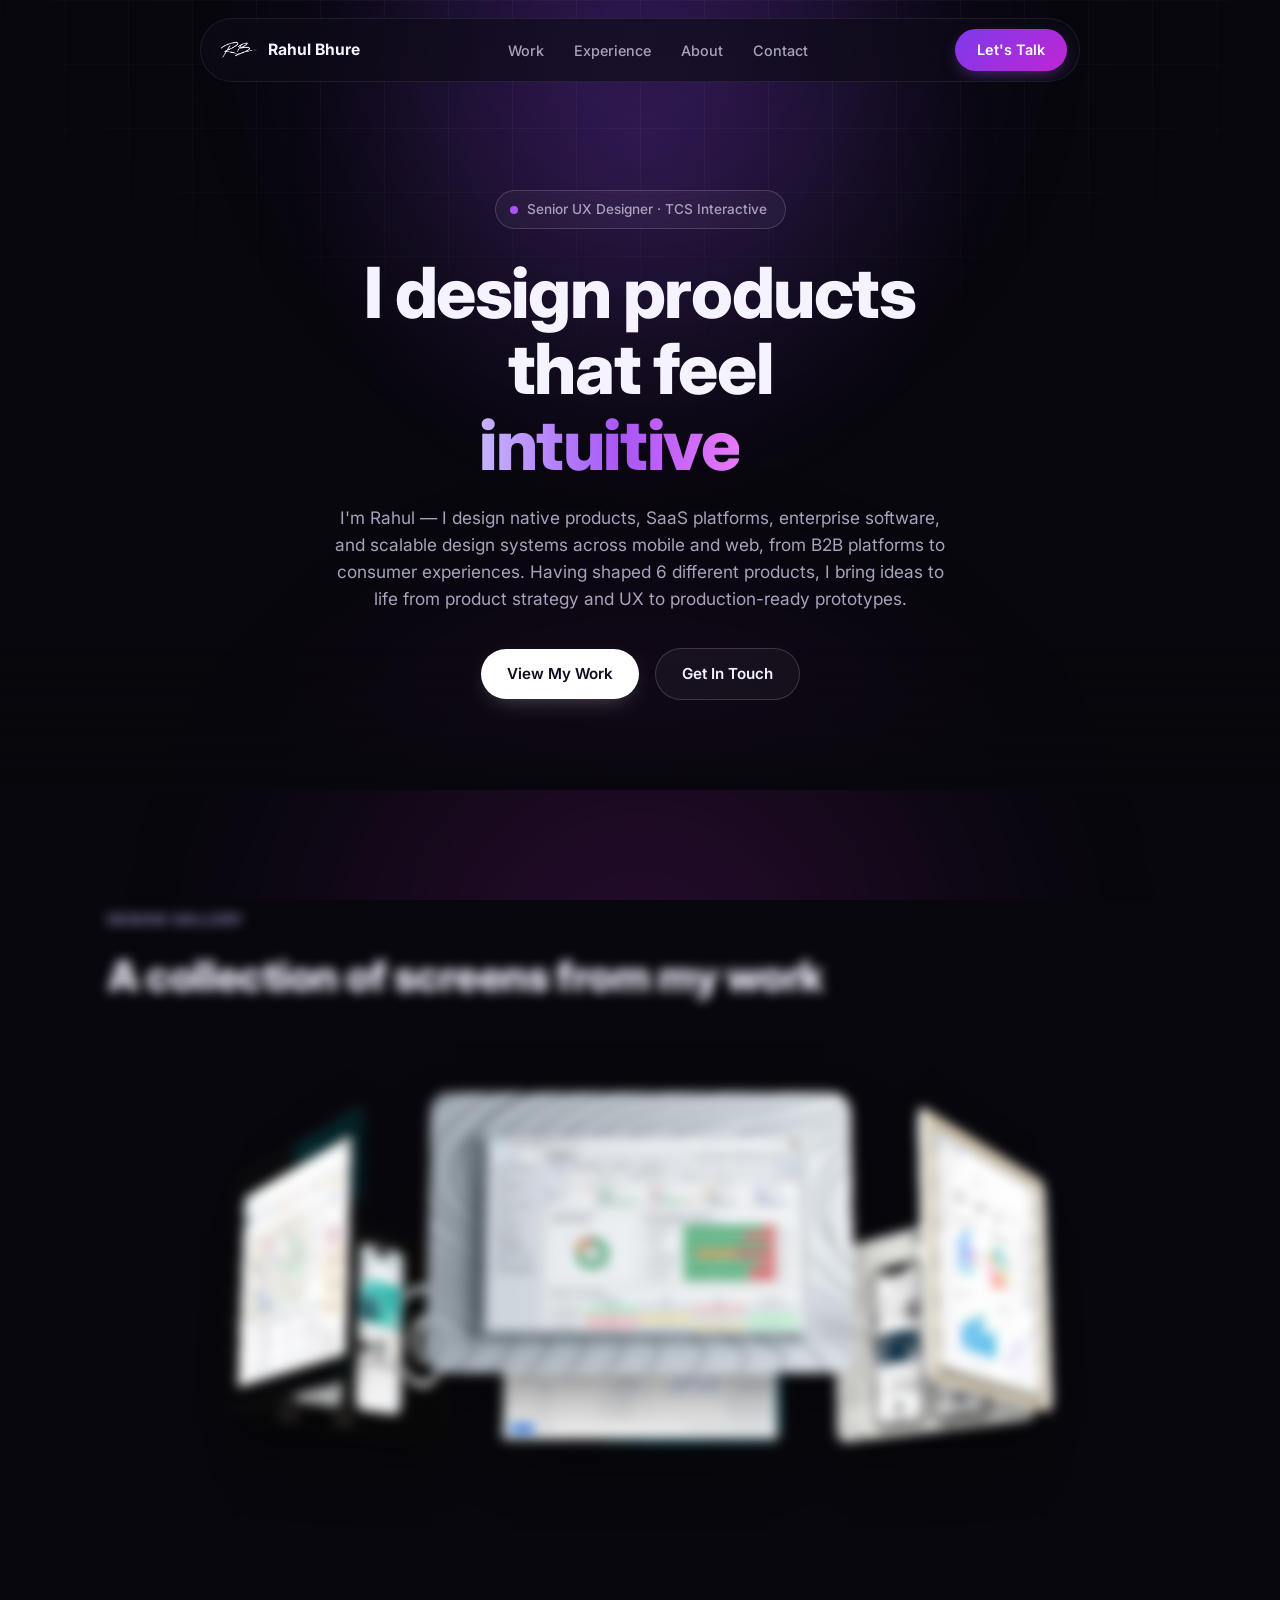
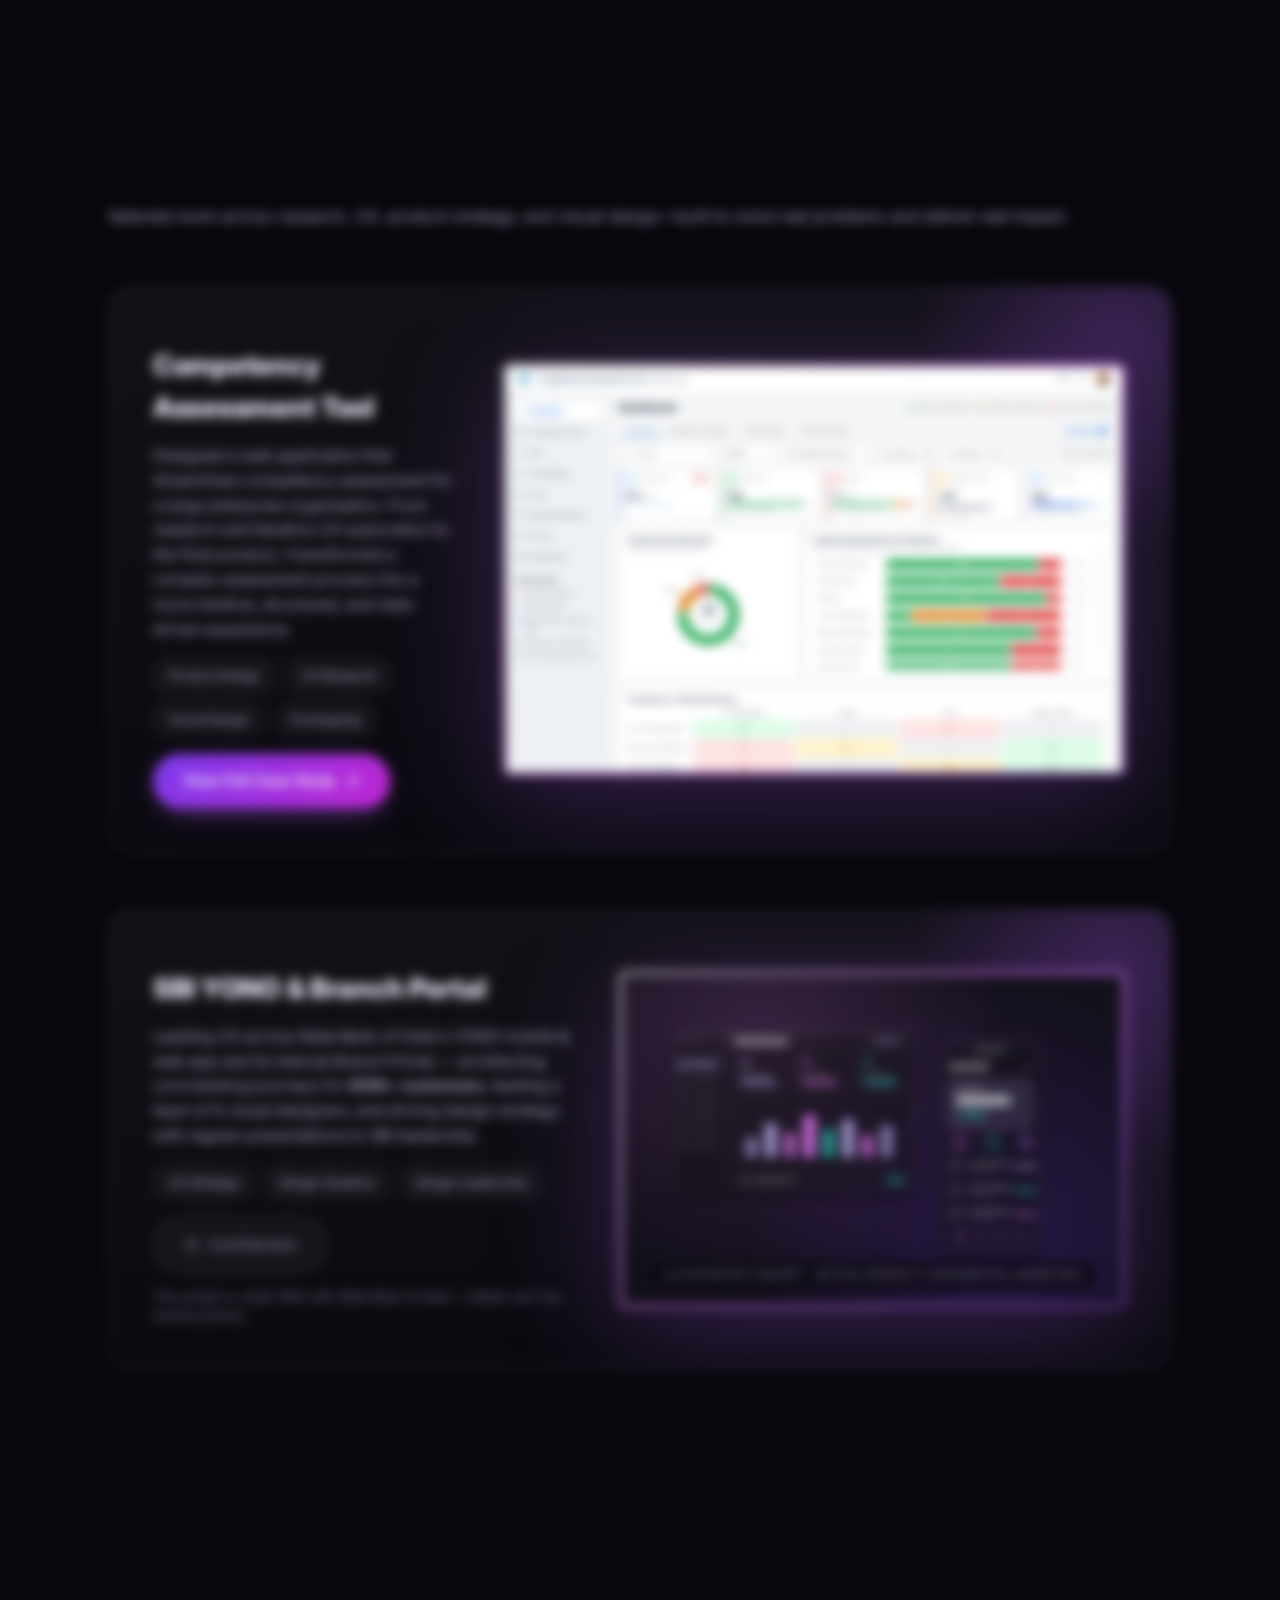
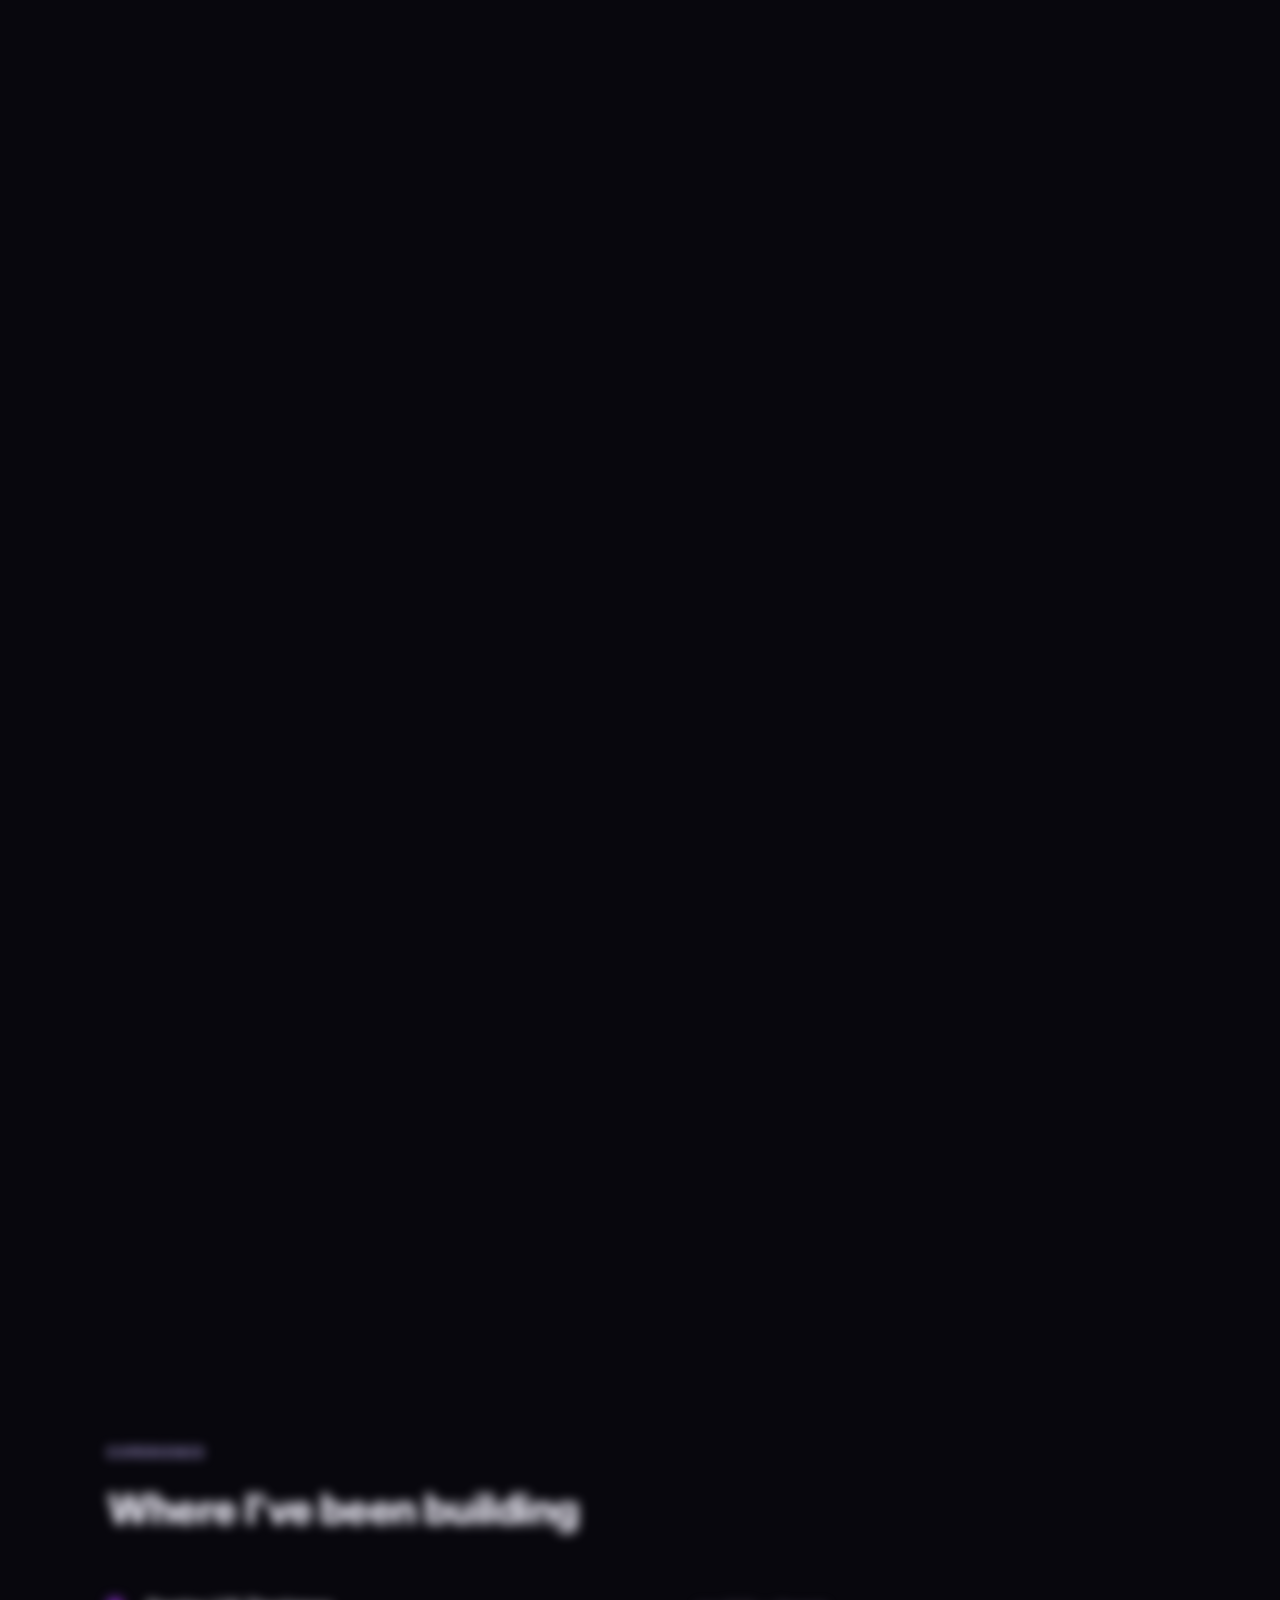
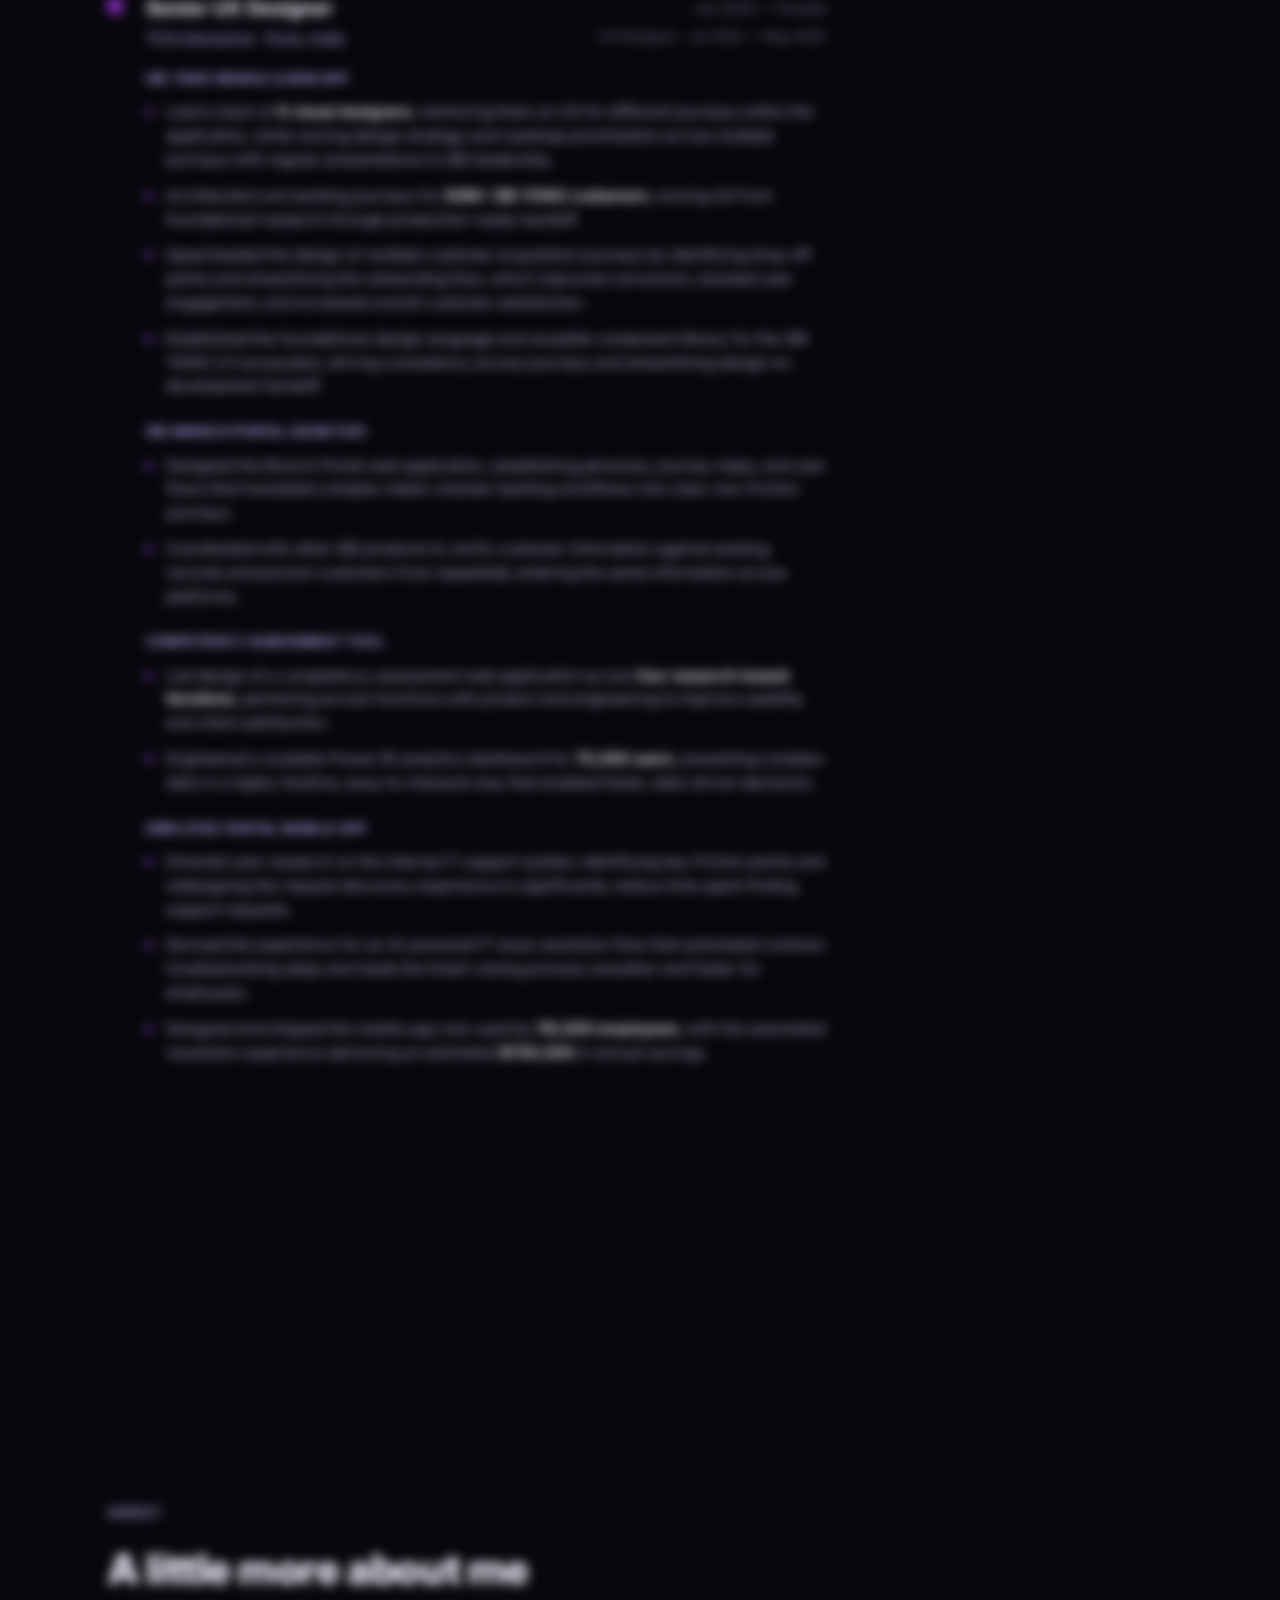
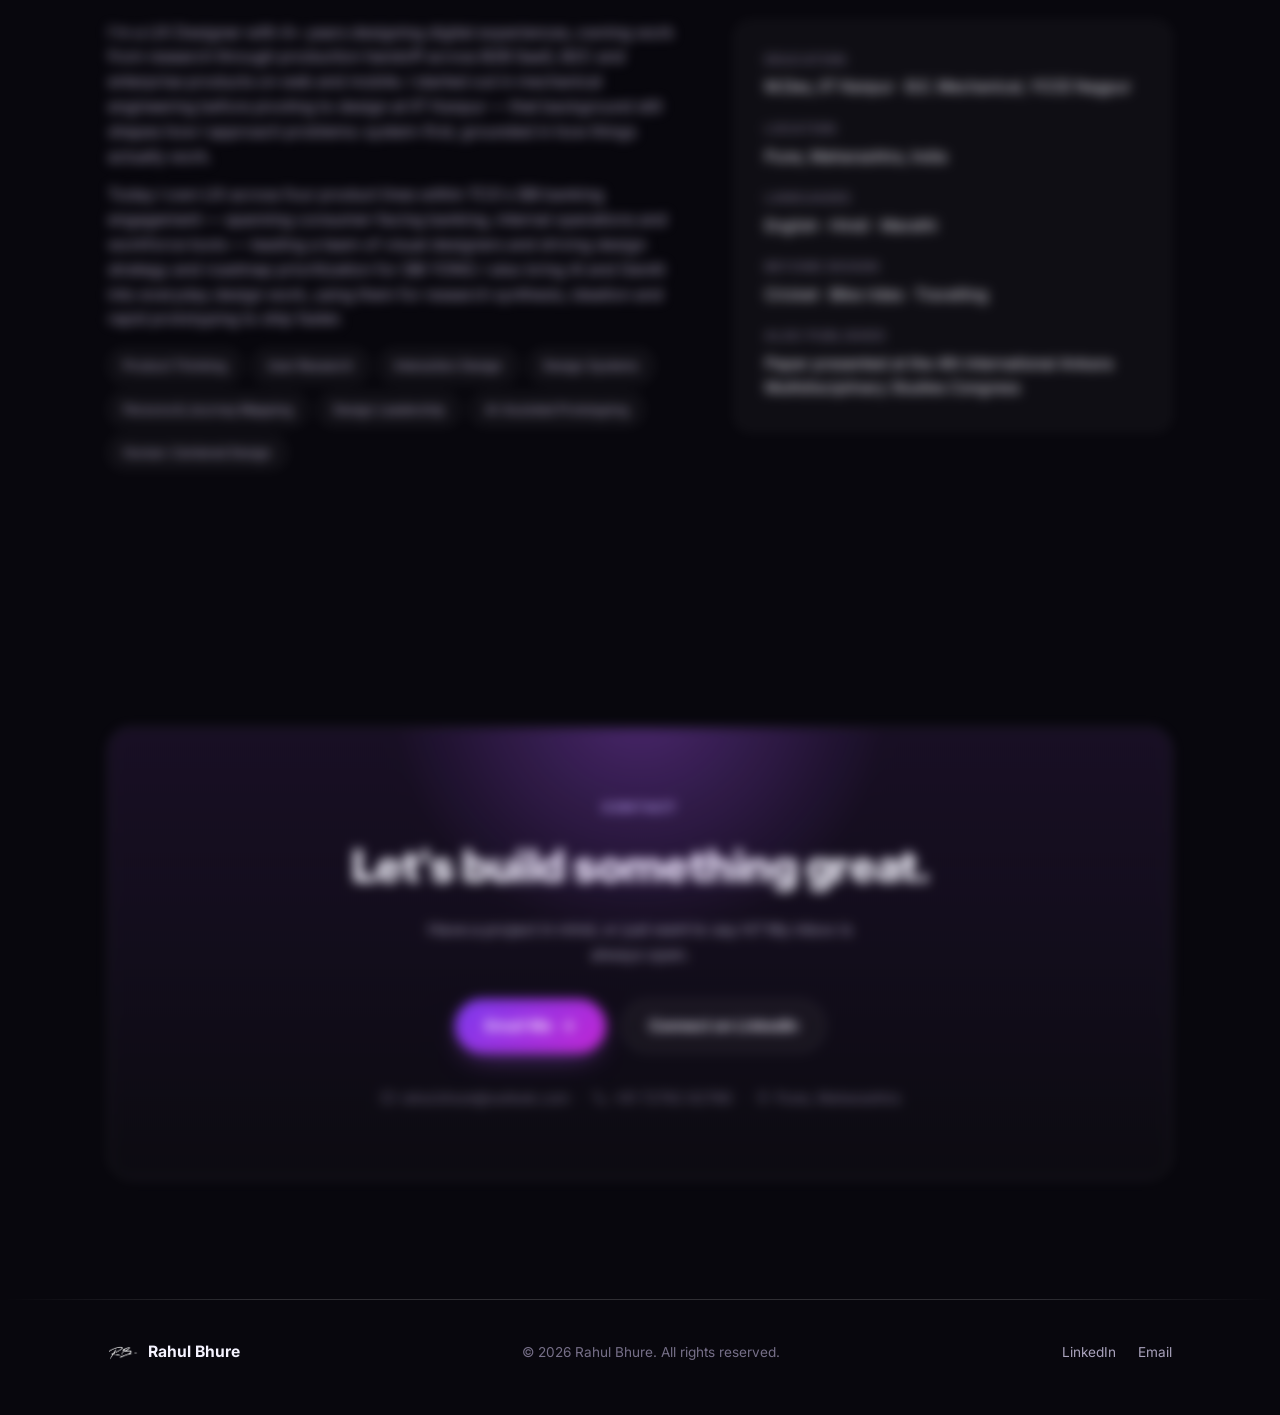
==== commit ae8bcfa2: "Add contact icons and live-role blink effect to timeline - Add mail/phone/location icons to contact " ====
--- a/index.html
+++ b/index.html
@@ -410,7 +410,7 @@
 
       <div class="timeline">
         <div class="timeline-item reveal">
-          <div class="timeline-dot"></div>
+          <div class="timeline-dot timeline-dot--live"></div>
           <div class="timeline-content">
             <div class="timeline-head">
               <div>
@@ -555,11 +555,20 @@
           <a href="https://www.linkedin.com/in/rahul-bhure-147a86206" target="_blank" rel="noopener noreferrer" class="btn btn-ghost">Connect on LinkedIn</a>
         </div>
         <div class="contact-meta">
-          <span>rahul.bhure@outlook.com</span>
+          <span class="contact-meta-item">
+            <svg width="14" height="14" viewBox="0 0 24 24" fill="none" stroke="currentColor" stroke-width="2" stroke-linecap="round" stroke-linejoin="round"><rect x="2" y="4" width="20" height="16" rx="2"></rect><path d="m22 7-8.97 5.7a1.94 1.94 0 0 1-2.06 0L2 7"></path></svg>
+            rahul.bhure@outlook.com
+          </span>
           <span class="dot-sep">·</span>
-          <span>+91 72762 62766</span>
+          <span class="contact-meta-item">
+            <svg width="14" height="14" viewBox="0 0 24 24" fill="none" stroke="currentColor" stroke-width="2" stroke-linecap="round" stroke-linejoin="round"><path d="M22 16.92v3a2 2 0 0 1-2.18 2 19.79 19.79 0 0 1-8.63-3.07 19.5 19.5 0 0 1-6-6 19.79 19.79 0 0 1-3.07-8.67A2 2 0 0 1 4.11 2h3a2 2 0 0 1 2 1.72c.127.96.361 1.903.7 2.81a2 2 0 0 1-.45 2.11L8.09 9.91a16 16 0 0 0 6 6l1.27-1.27a2 2 0 0 1 2.11-.45c.907.339 1.85.573 2.81.7A2 2 0 0 1 22 16.92z"></path></svg>
+            +91 72762 62766
+          </span>
           <span class="dot-sep">·</span>
-          <span>Pune, Maharashtra</span>
+          <span class="contact-meta-item">
+            <svg width="14" height="14" viewBox="0 0 24 24" fill="none" stroke="currentColor" stroke-width="2" stroke-linecap="round" stroke-linejoin="round"><path d="M20 10c0 6-8 12-8 12s-8-6-8-12a8 8 0 0 1 16 0Z"></path><circle cx="12" cy="10" r="3"></circle></svg>
+            Pune, Maharashtra
+          </span>
         </div>
       </div>
     </div>
--- a/assets/css/styles.css
+++ b/assets/css/styles.css
@@ -837,11 +837,40 @@
   flex-shrink: 0;
   box-shadow: 0 0 0 4px rgba(168,85,247,0.15);
 }
+.timeline-dot--live {
+  position: relative;
+}
+.timeline-dot--live::after {
+  content: "";
+  position: absolute;
+  inset: 0;
+  z-index: -1;
+  border-radius: 50%;
+  background: inherit;
+  animation: timeline-dot-ping 1.8s ease-out infinite;
+}
+@keyframes timeline-dot-ping {
+  0% { transform: scale(1); opacity: 0.6; }
+  100% { transform: scale(2.4); opacity: 0; }
+}
 .timeline-content {
   padding-bottom: 8px;
   border-left: 1px solid var(--border);
   margin-left: -31px;
   padding-left: 31px;
+}
+.timeline-item:first-child .timeline-content {
+  border-left: none;
+  position: relative;
+}
+.timeline-item:first-child .timeline-content::before {
+  content: "";
+  position: absolute;
+  top: 6px;
+  bottom: 0;
+  left: 0;
+  width: 1px;
+  background: var(--border);
 }
 .timeline-head {
   display: flex;
@@ -934,9 +963,16 @@
   font-size: 0.88rem;
   display: flex;
   justify-content: center;
+  align-items: center;
   gap: 10px;
   flex-wrap: wrap;
 }
+.contact-meta-item {
+  display: inline-flex;
+  align-items: center;
+  gap: 6px;
+}
+.contact-meta-item svg { flex-shrink: 0; opacity: 0.75; }
 .dot-sep { opacity: 0.5; }
 
 /* ---------- Footer ---------- */
@@ -1293,17 +1329,20 @@
 .screen-copy p { color: var(--text-muted); font-size: 0.98rem; }
 .screen-copy p + p { margin-top: 12px; }
 
-/* side-by-side variant: supporting copy next to the frame instead of above it */
+/* side-by-side variant: supporting copy next to the frame instead of above it —
+   the frame+copy pair is treated as one unit and centered as a whole, rather
+   than the copy column stretching to fill the container. */
 .screen-block--side {
   display: grid;
-  grid-template-columns: 1fr auto;
-  align-items: center;
-  gap: 48px;
-}
-.screen-block--side .screen-copy { max-width: 100%; margin: 0; }
+  grid-template-columns: auto auto;
+  justify-content: center;
+  align-items: center;
+  gap: 88px;
+}
+.screen-block--side .screen-copy { max-width: 480px; margin: 0; }
 .screen-block--side .screen-frame-wrap { justify-self: end; }
 @media (max-width: 860px) {
-  .screen-block--side { grid-template-columns: 1fr; }
+  .screen-block--side { grid-template-columns: 1fr; justify-content: initial; }
   .screen-block--side .screen-frame-wrap { justify-self: center; }
 }
 
@@ -1315,14 +1354,16 @@
    paragraph. */
 .screen-annotated {
   display: grid;
-  grid-template-columns: auto 1fr;
+  grid-template-columns: auto auto;
+  justify-content: center;
   align-items: stretch;
   gap: 0;
 }
 .screen-annotated-frame { filter: drop-shadow(0 24px 60px rgba(168,85,247,0.22)); }
-.screen-annotated-frame img { width: 100%; max-width: 280px; display: block; border-radius: 16px; }
+.screen-annotated-frame img { width: 100%; max-width: 234px; display: block; border-radius: 16px; }
 .screen-annotated-list {
   position: relative;
+  width: 600px;
   padding: 6px 0;
 }
 .screen-annotated-item {
@@ -1362,12 +1403,12 @@
   border-right: 1px solid var(--purple-3);
   transform: translateY(-50%) rotate(45deg);
 }
-.screen-annotated-item p { margin: 0; color: var(--text-muted); font-size: 0.92rem; line-height: 1.55; }
+.screen-annotated-item p { margin: 0; color: var(--text-muted); font-size: 0.92rem; line-height: 1.55; max-width: 480px; }
 @media (max-width: 860px) {
   .screen-annotated { grid-template-columns: 1fr; }
   .screen-annotated-frame { justify-self: center; }
   .screen-annotated-arrow { display: none; }
-  .screen-annotated-list { display: flex; flex-direction: column; gap: 22px; }
+  .screen-annotated-list { display: flex; flex-direction: column; gap: 22px; width: auto; }
   .screen-annotated-item { position: static; transform: none; }
 }
 .screen-frame {
@@ -1387,6 +1428,8 @@
 .screen-frame-label { font-size: 0.78rem; color: var(--text-faint); font-weight: 500; }
 .screen-frame img { width: 100%; height: auto; display: block; }
 .screen-frame-multi { display: flex; flex-direction: column; gap: 14px; }
+.screen-frame-captioned { display: flex; flex-direction: column; align-items: center; gap: 10px; }
+.screen-frame-caption { font-size: 0.8rem; color: var(--text-faint); text-align: center; }
 
 /* glassmorphism wireframe frames: same treatment as the landing page's
    featured-visual cards, reused for the case study screen walkthrough. */
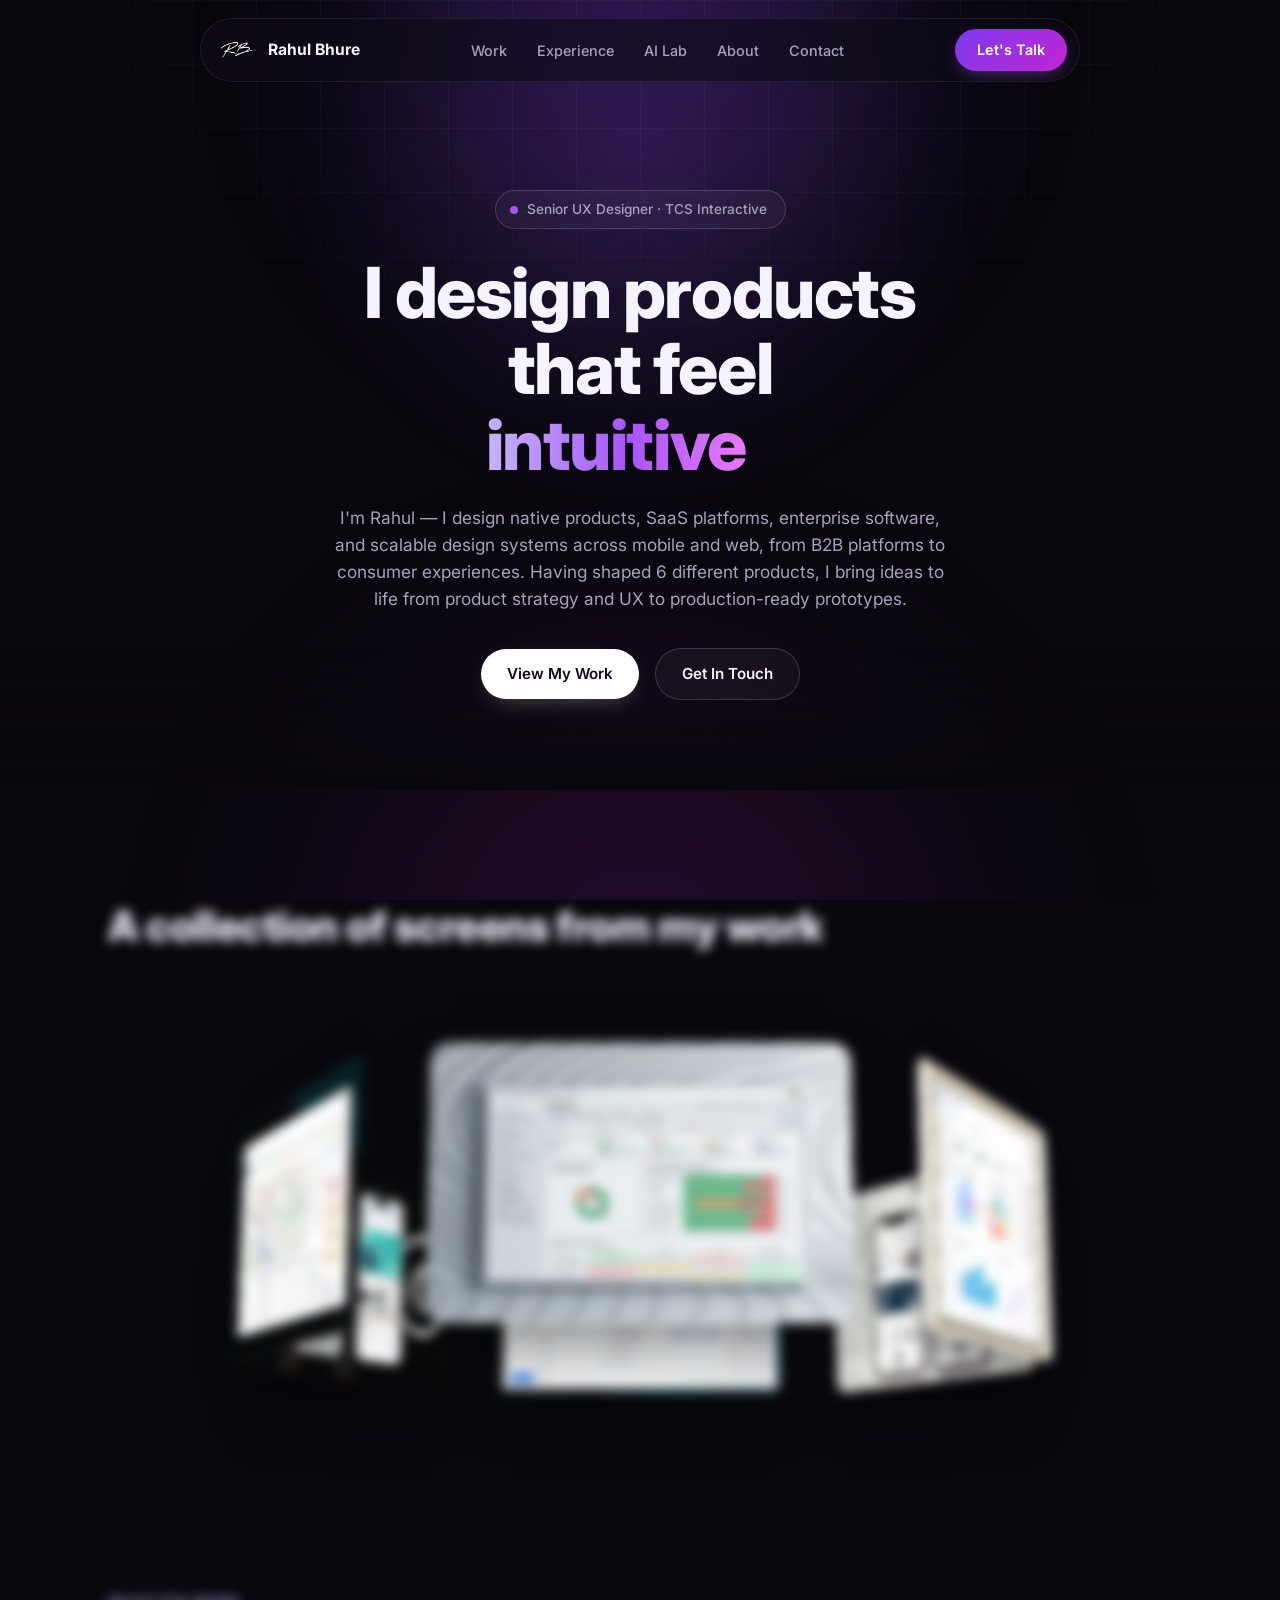
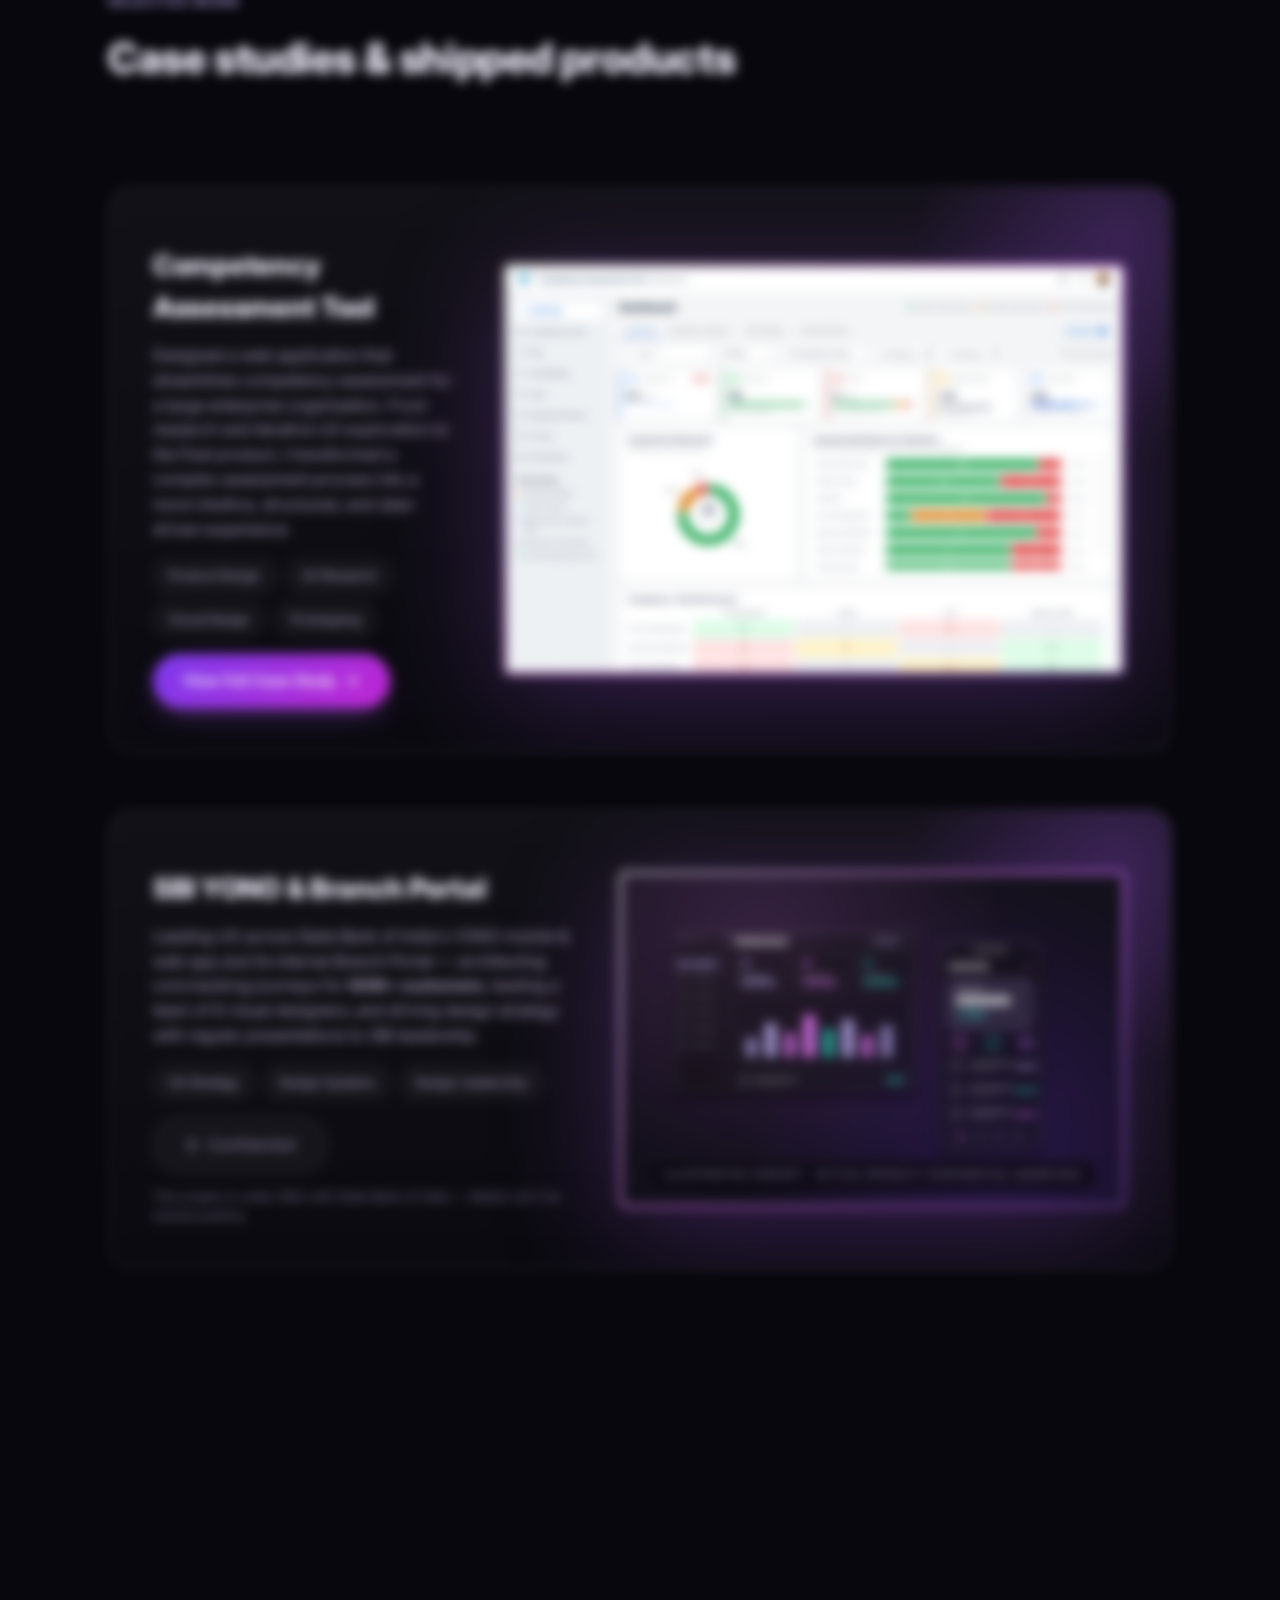
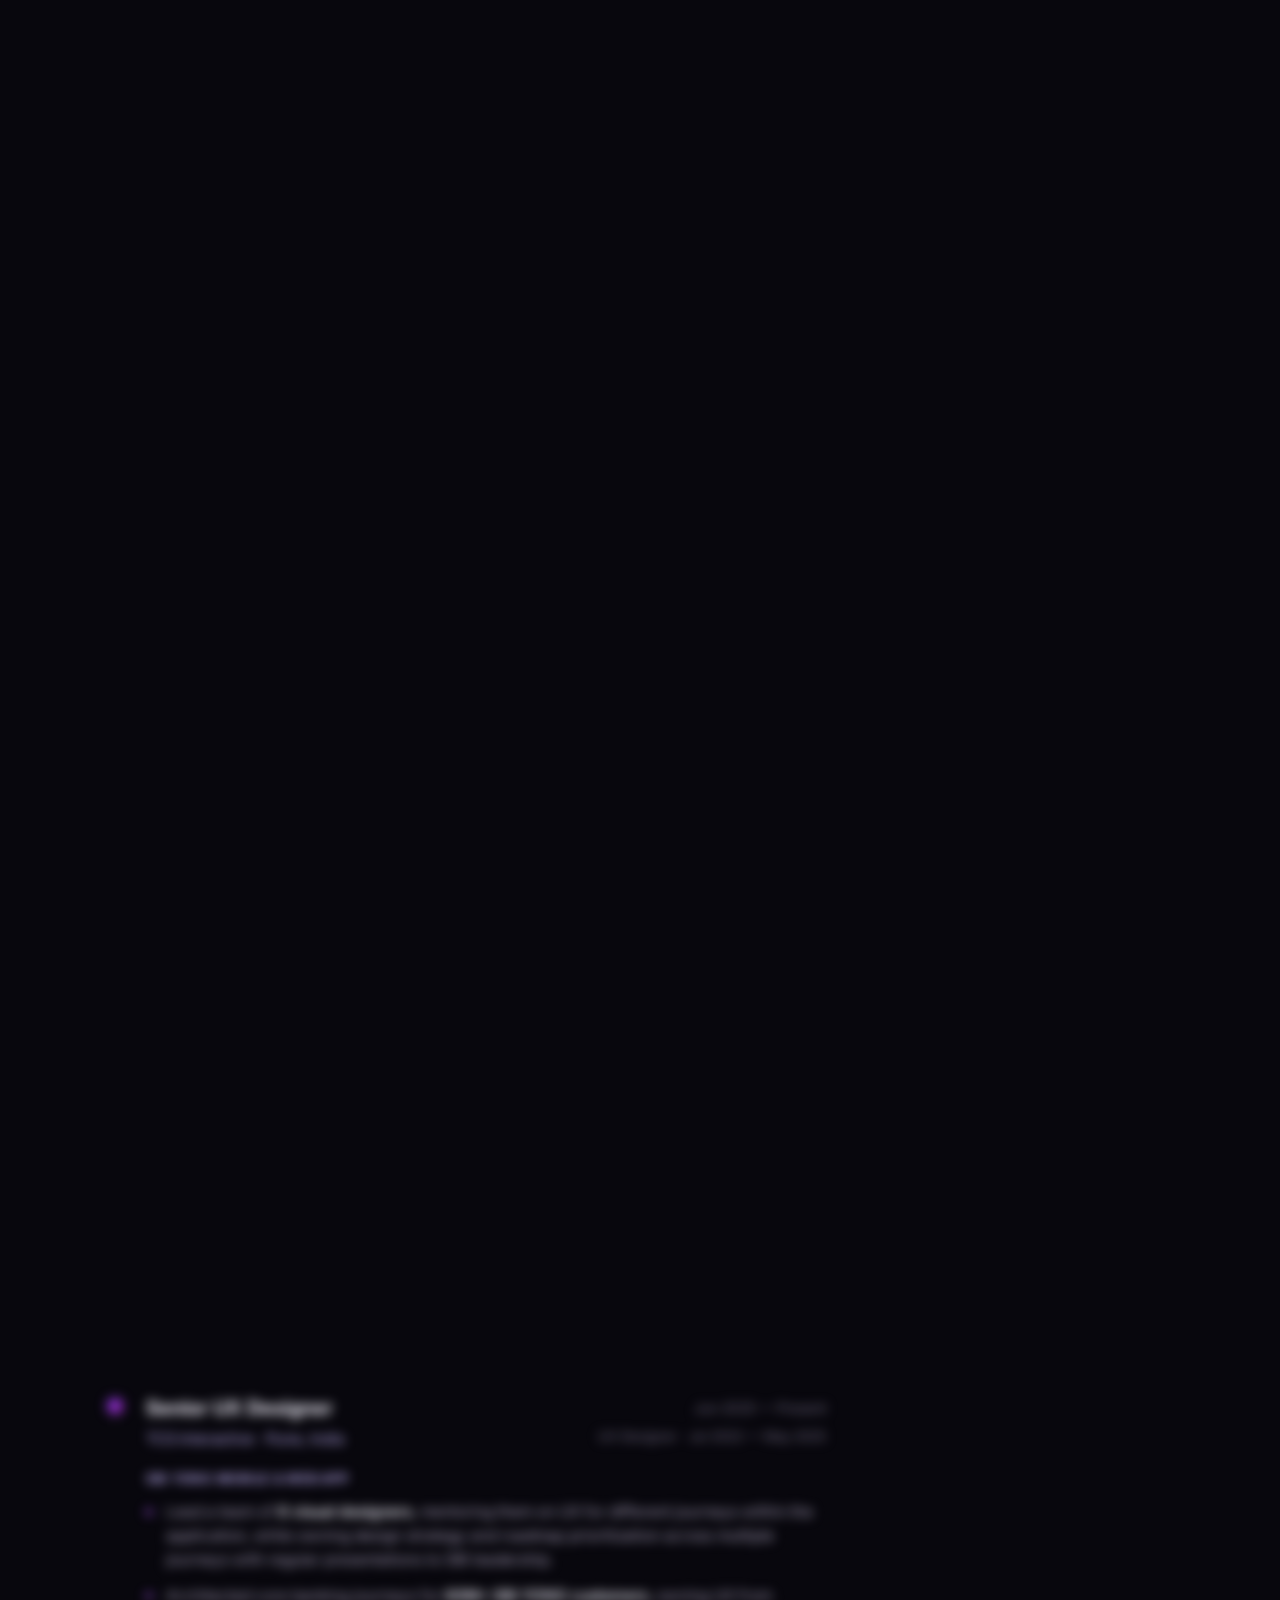
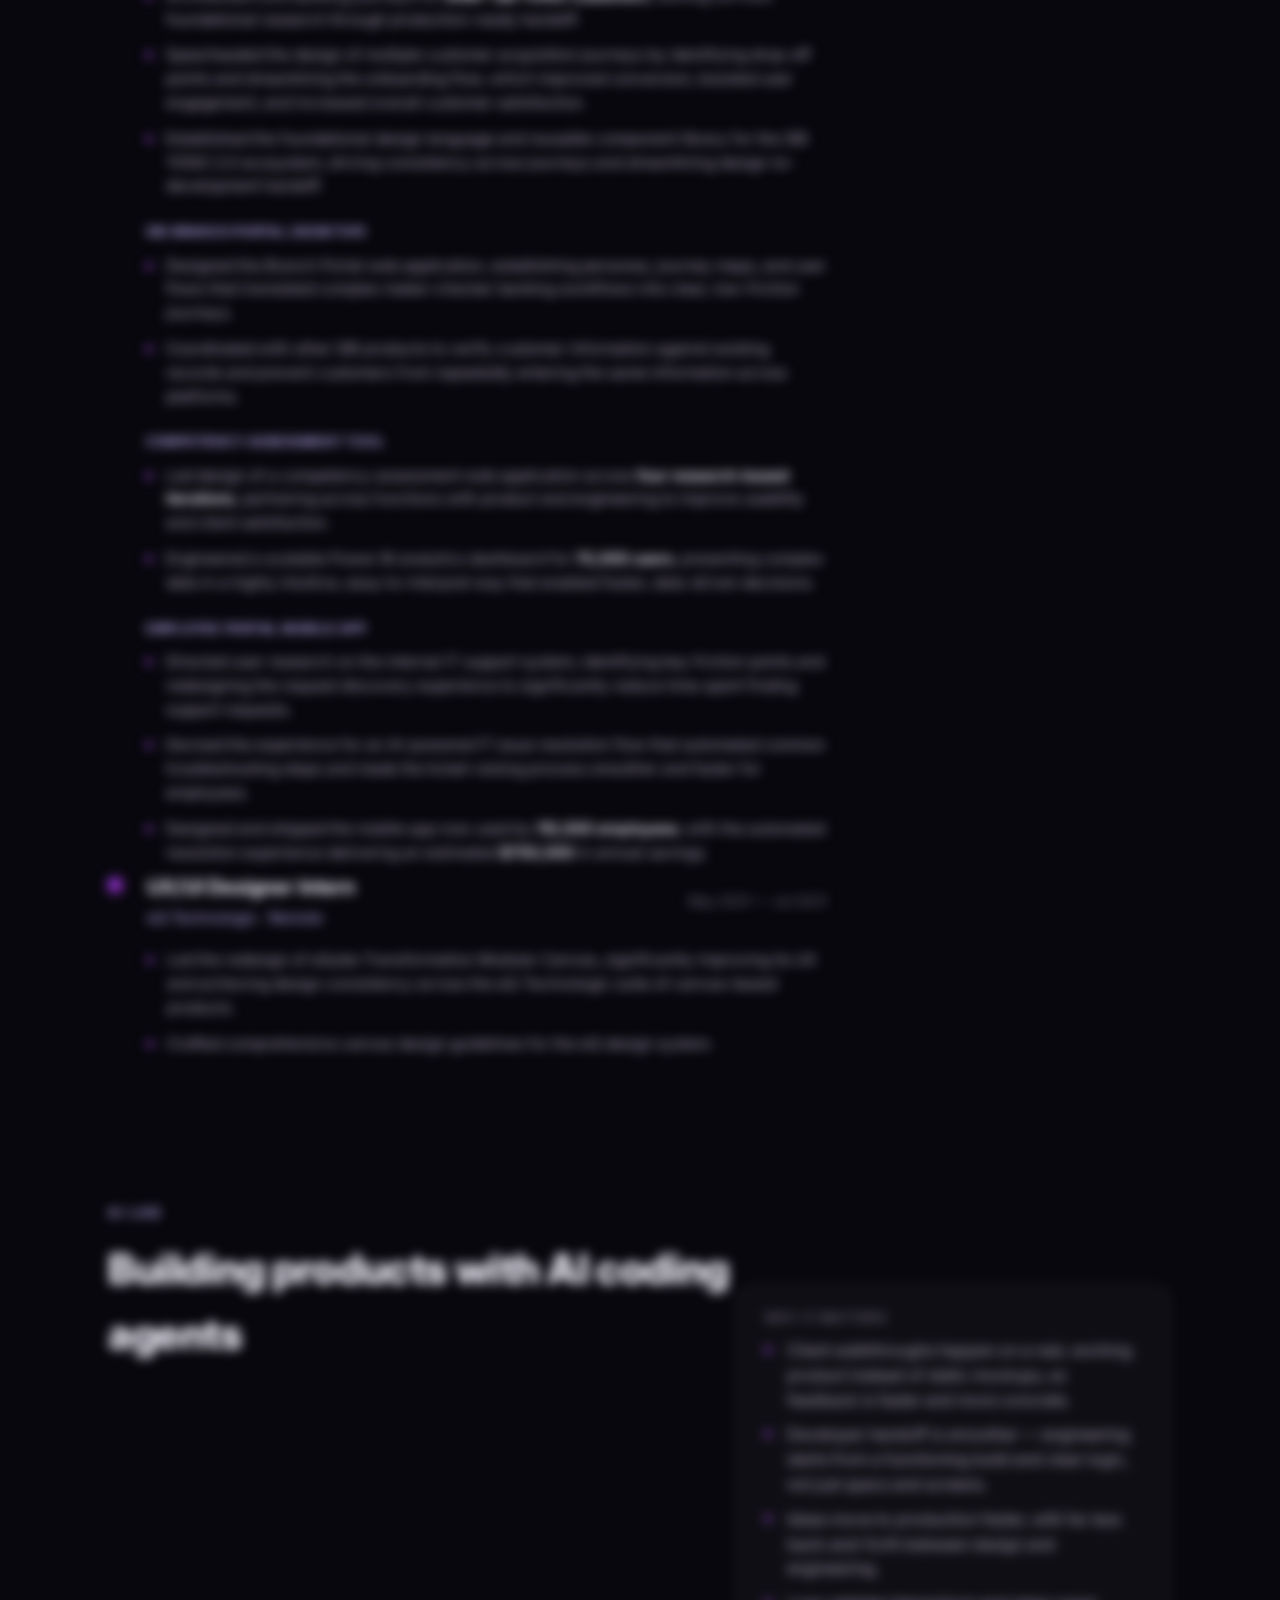
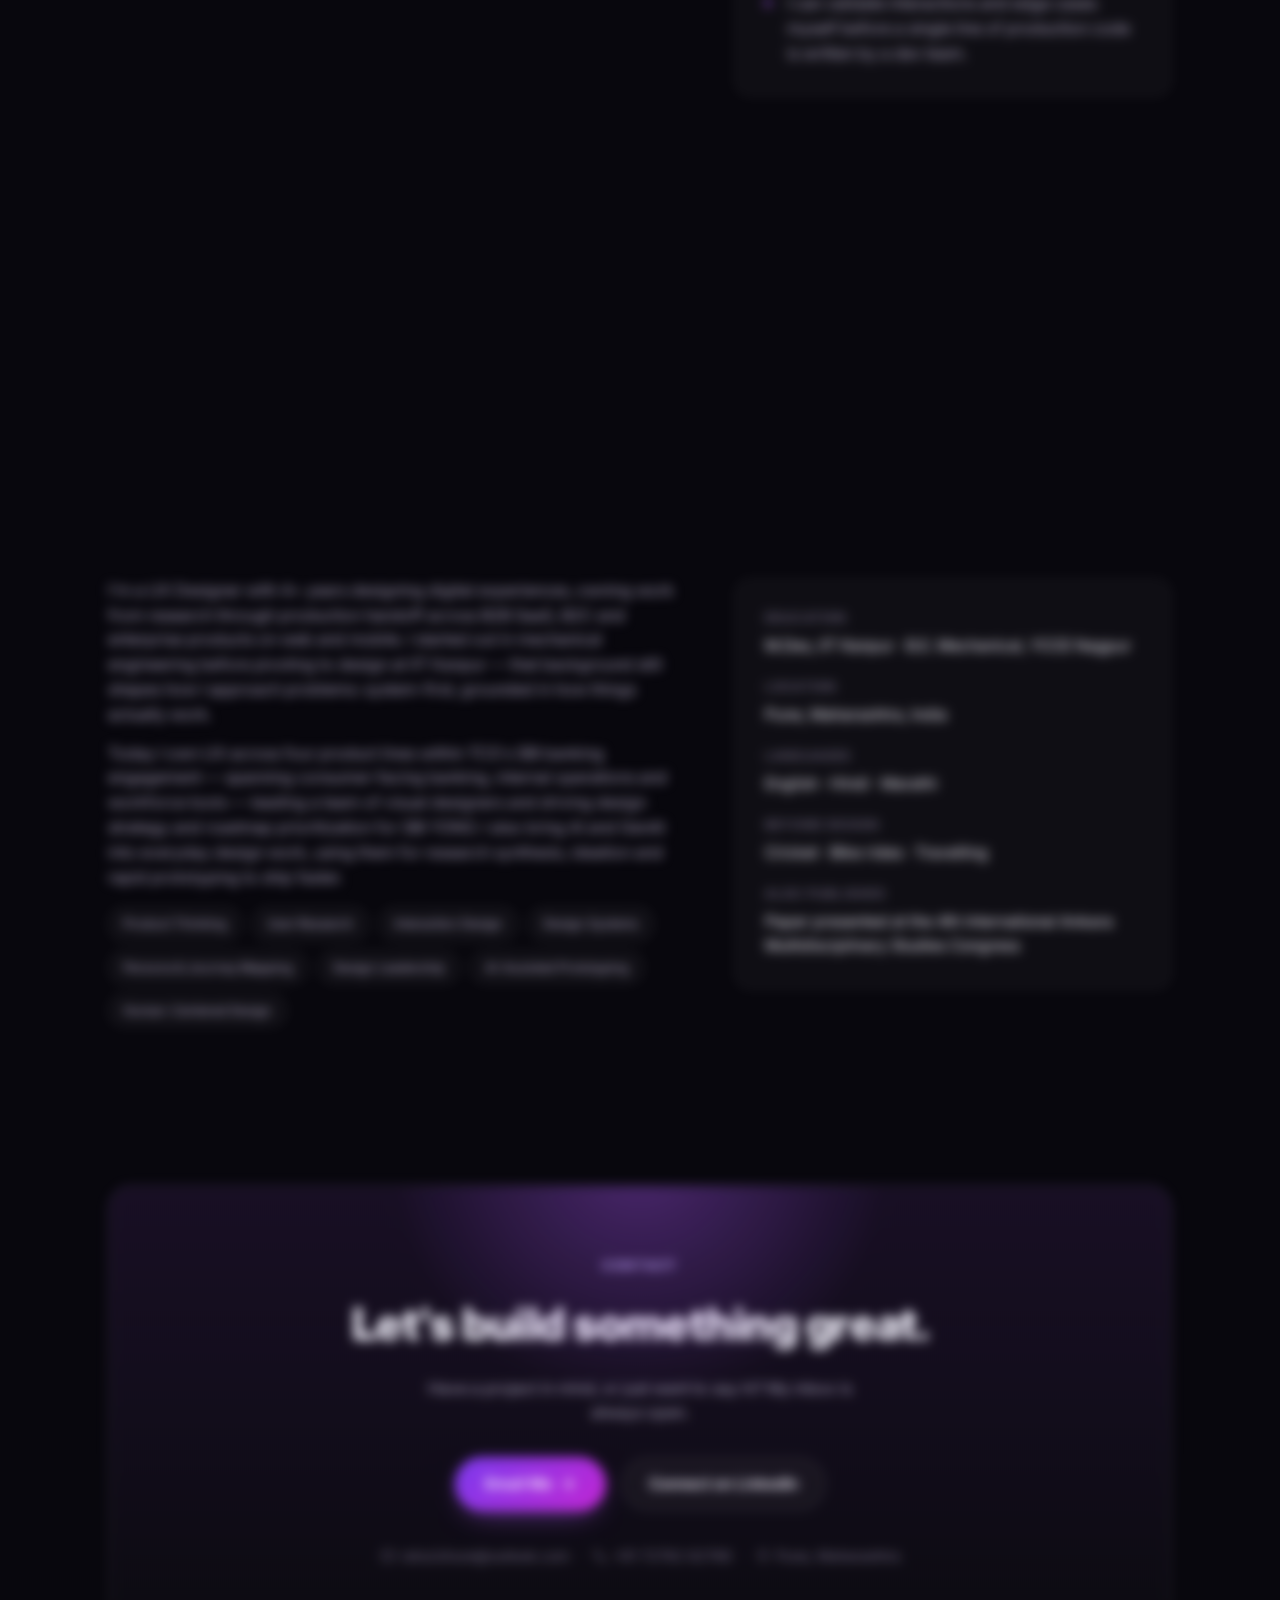
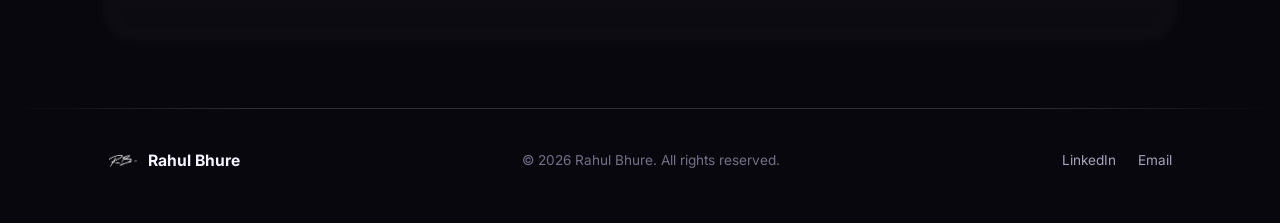
==== commit fb6e04ca: "Add AI Lab section and tighten section spacing - New AI Lab section: tech stack, benefits card, and " ====
--- a/index.html
+++ b/index.html
@@ -30,6 +30,7 @@
     <ul class="nav-links" id="navLinks">
       <li><a href="#work" class="nav-link">Work</a></li>
       <li><a href="#experience" class="nav-link">Experience</a></li>
+      <li><a href="#ai-lab" class="nav-link">AI Lab</a></li>
       <li><a href="#about" class="nav-link">About</a></li>
       <li><a href="#contact" class="nav-link">Contact</a></li>
     </ul>
@@ -44,6 +45,7 @@
   <div class="mobile-menu" id="mobileMenu">
     <a href="#work">Work</a>
     <a href="#experience">Experience</a>
+    <a href="#ai-lab">AI Lab</a>
     <a href="#about">About</a>
     <a href="#contact">Contact</a>
     <a href="#contact" class="btn btn-pill">Let's Talk</a>
@@ -479,6 +481,54 @@
     </div>
   </section>
 
+  <!-- AI LAB -->
+  <section class="section" id="ai-lab">
+    <div class="container">
+      <div class="reveal">
+        <p class="eyebrow">AI Lab</p>
+        <h2 class="section-title">Building products with AI coding agents</h2>
+      </div>
+
+      <div class="ai-lab-grid">
+        <div class="reveal">
+          <p class="section-sub">Beyond design, I use AI coding agents to build and ship working software myself — turning designs into functioning products, not just prototypes.</p>
+          <p class="about-copy">
+            I use AI coding agents — Claude Code and Cursor, backed by Claude and GPT models — paired with
+            Supabase for the backend and React Native (Expo) or Vercel for shipping, to go from an idea to a
+            working build myself. It lets me think in code as fluently as I think in design, so the gap between
+            a concept and a real product is a lot smaller.
+          </p>
+          <div class="tag-row">
+            <span class="tag">Claude Code</span>
+            <span class="tag">Cursor</span>
+            <span class="tag">Claude &amp; GPT Models</span>
+            <span class="tag">Supabase</span>
+            <span class="tag">React Native (Expo)</span>
+            <span class="tag">Vercel</span>
+          </div>
+        </div>
+
+        <div class="ai-lab-card reveal">
+          <p class="ai-lab-card-label">Why it matters</p>
+          <ul class="case-bullets">
+            <li>Client walkthroughs happen on a real, working product instead of static mockups, so feedback is faster and more concrete.</li>
+            <li>Developer handoff is smoother — engineering starts from a functioning build and clear logic, not just specs and screens.</li>
+            <li>Ideas move to production faster, with far less back-and-forth between design and engineering.</li>
+            <li>I can validate interactions and edge cases myself before a single line of production code is written by a dev team.</li>
+          </ul>
+        </div>
+      </div>
+
+      <div class="ai-lab-soon reveal">
+        <p class="ai-lab-soon-eyebrow">
+          <span class="ai-lab-soon-live"></span>
+          Projects developed by AI
+        </p>
+        <h3 class="ai-lab-soon-heading">Coming <strong>Soon</strong></h3>
+      </div>
+    </div>
+  </section>
+
   <!-- ABOUT -->
   <section class="section" id="about">
     <div class="container">
--- a/assets/css/styles.css
+++ b/assets/css/styles.css
@@ -103,6 +103,7 @@
   -webkit-mask-image: radial-gradient(ellipse 60% 45% at 50% 0%, #000 40%, transparent 100%);
           mask-image: radial-gradient(ellipse 60% 45% at 50% 0%, #000 40%, transparent 100%);
 }
+
 
 main, .site-header, .site-footer { position: relative; z-index: 1; }
 
@@ -584,7 +585,7 @@
 }
 
 /* ---------- Sections (generic) ---------- */
-.section { padding: 120px 0; }
+.section { padding: 70px 0; }
 /* Follows straight on from the Design Gallery above it, so it needs much
    less top padding than a section that follows the plain page background. */
 #work { padding-top: 40px; }
@@ -608,6 +609,74 @@
   margin-top: 14px;
   font-size: 1.02rem;
 }
+
+/* ---------- AI Lab ---------- */
+.ai-lab-grid {
+  display: grid;
+  grid-template-columns: 1.3fr 1fr;
+  gap: 56px;
+  align-items: start;
+  margin-top: 18px;
+}
+.ai-lab-grid .section-sub { margin-top: 0; margin-bottom: 14px; }
+.ai-lab-card {
+  margin-top: -100px;
+  padding: 24px 30px 30px;
+  border-radius: var(--radius-md);
+  background: rgba(255,255,255,0.03);
+  border: 1px solid var(--border);
+}
+.ai-lab-card-label {
+  font-size: 0.76rem;
+  text-transform: uppercase;
+  letter-spacing: 0.1em;
+  color: var(--text-faint);
+  font-weight: 600;
+  margin-bottom: 10px;
+}
+.ai-lab-card .case-bullets { margin-top: 0; }
+
+/* "Coming soon" moment: no card, no boundary — just an ambient glow and
+   text sitting directly on the page background, so the section reads as
+   a continuation of the page rather than a boxed-off block. */
+.ai-lab-soon {
+  position: relative;
+  margin-top: 40px;
+  padding: 56px 32px 24px;
+  text-align: center;
+  display: flex;
+  flex-direction: column;
+  align-items: center;
+}
+.ai-lab-soon-eyebrow {
+  position: relative;
+  display: inline-flex;
+  align-items: center;
+  gap: 8px;
+  font-size: 0.78rem;
+  font-weight: 600;
+  letter-spacing: 0.14em;
+  text-transform: uppercase;
+  color: var(--text-faint);
+  margin-bottom: 12px;
+}
+.ai-lab-soon-live {
+  width: 7px; height: 7px; border-radius: 50%;
+  background: var(--grad-btn);
+  box-shadow: 0 0 0 0 rgba(168,85,247,0.6);
+  animation: badgePulse 2.2s ease-out infinite;
+}
+.ai-lab-soon-heading {
+  position: relative;
+  display: inline-block;
+  font-size: clamp(1.7rem, 3.4vw, 2.4rem);
+  font-weight: 300;
+  letter-spacing: 0.06em;
+  color: var(--text);
+  -webkit-mask-image: linear-gradient(90deg, transparent 0%, #000 100%);
+          mask-image: linear-gradient(90deg, transparent 0%, #000 100%);
+}
+.ai-lab-soon-heading strong { font-weight: 800; }
 
 /* ---------- Featured project ---------- */
 .featured-card {
@@ -1569,7 +1638,7 @@
 @media (max-width: 980px) {
   .featured-card { grid-template-columns: 1fr; padding: 32px; }
   .project-grid { grid-template-columns: repeat(2, 1fr); }
-  .about-grid { grid-template-columns: 1fr; }
+  .about-grid, .ai-lab-grid { grid-template-columns: 1fr; }
   .stats-grid { grid-template-columns: repeat(2, 1fr); row-gap: 32px; }
 
   .term-grid, .persona-grid, .point-grid { grid-template-columns: 1fr; }
@@ -1612,7 +1681,7 @@
   .mobile-menu .btn { margin-top: 6px; }
 
   .hero { padding: 150px 0 70px; }
-  .section { padding: 84px 0; }
+  .section { padding: 34px 0; }
   .project-grid { grid-template-columns: 1fr; }
   .featured-card { padding: 24px; }
   .timeline-content { margin-left: -20px; padding-left: 20px; }
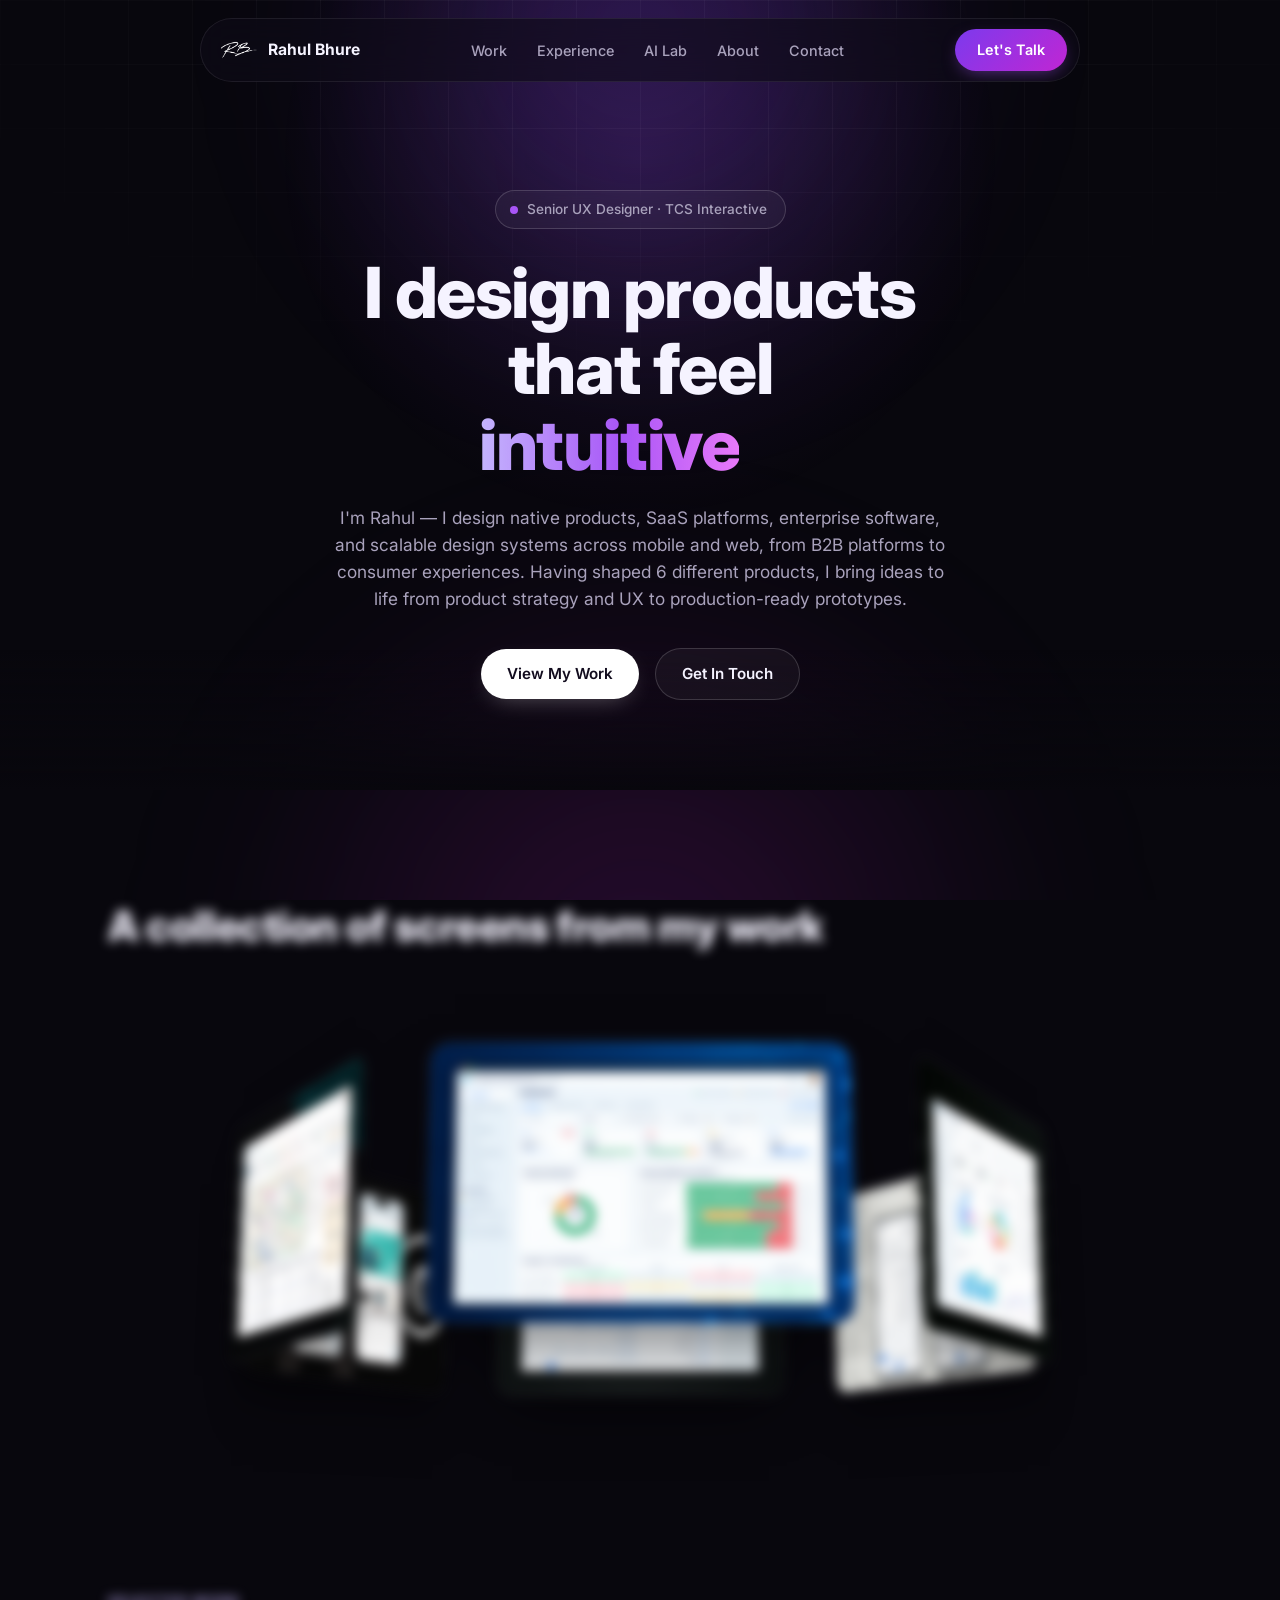
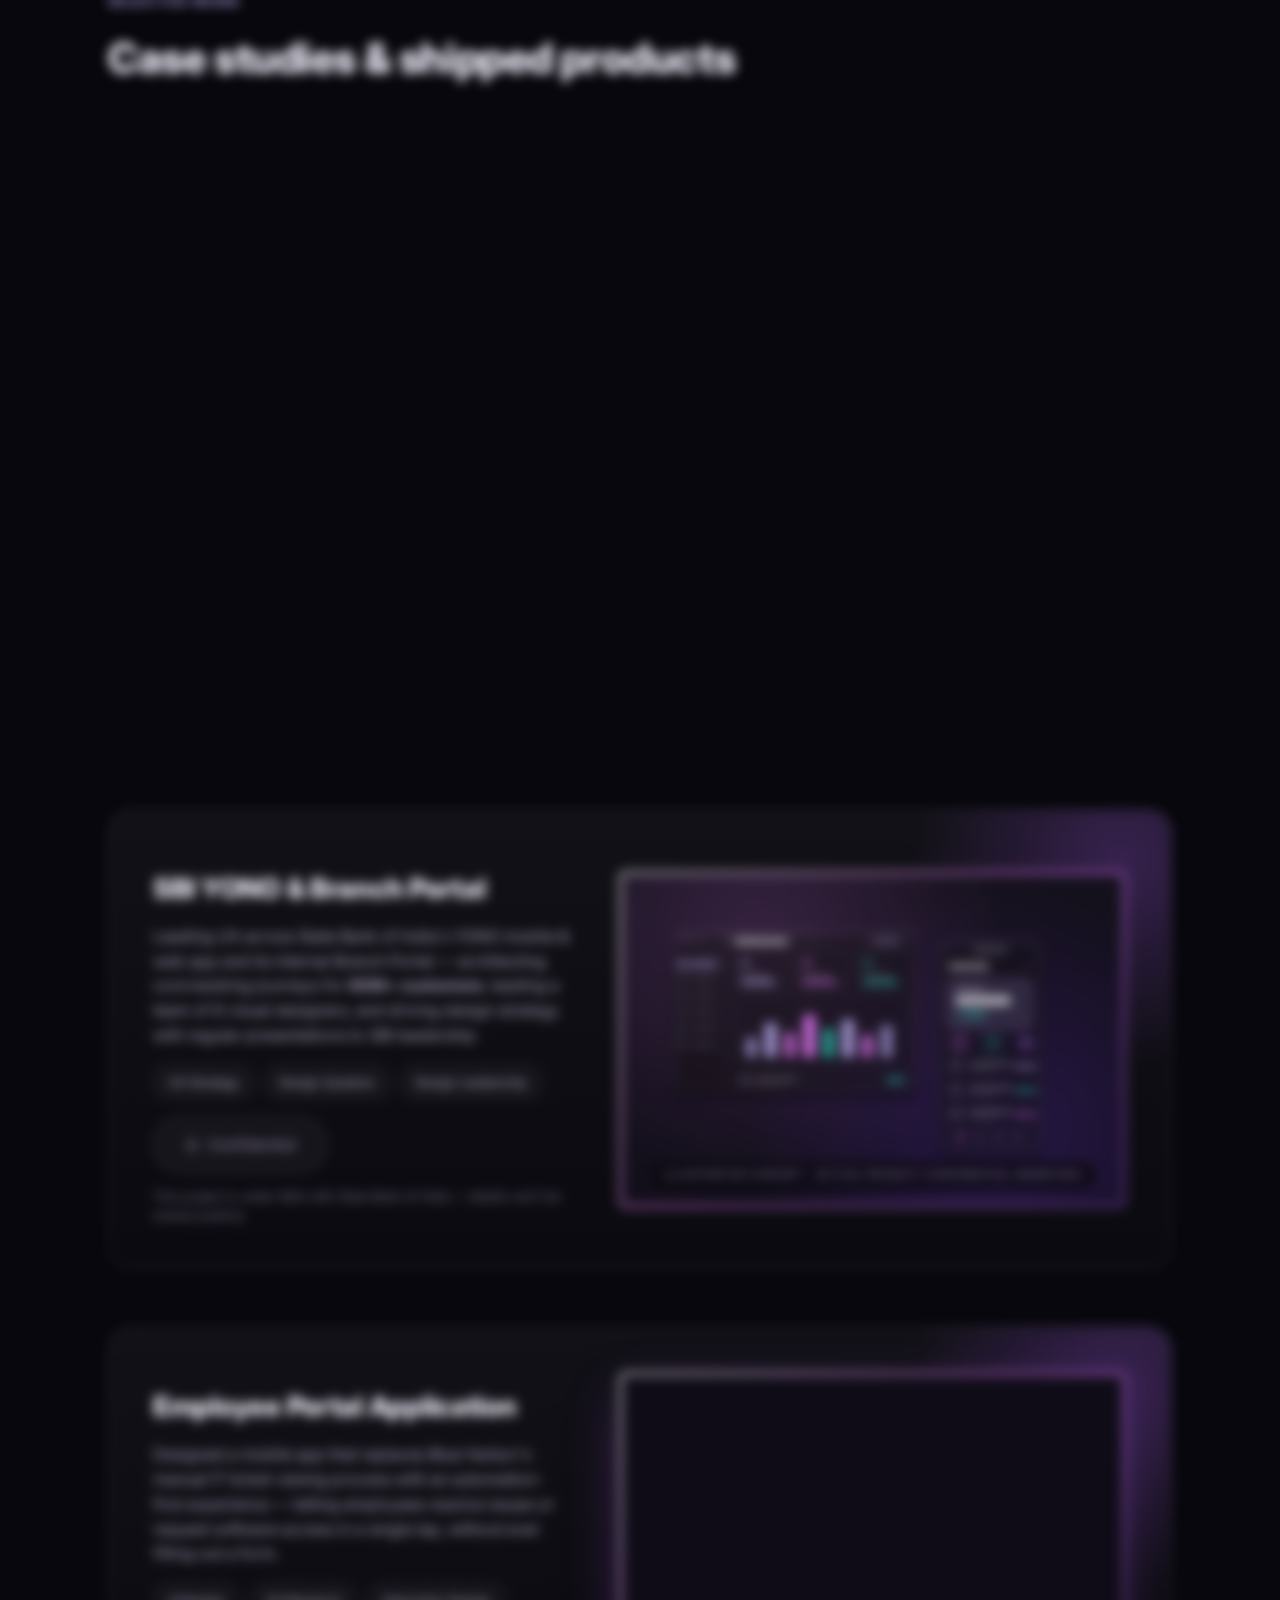
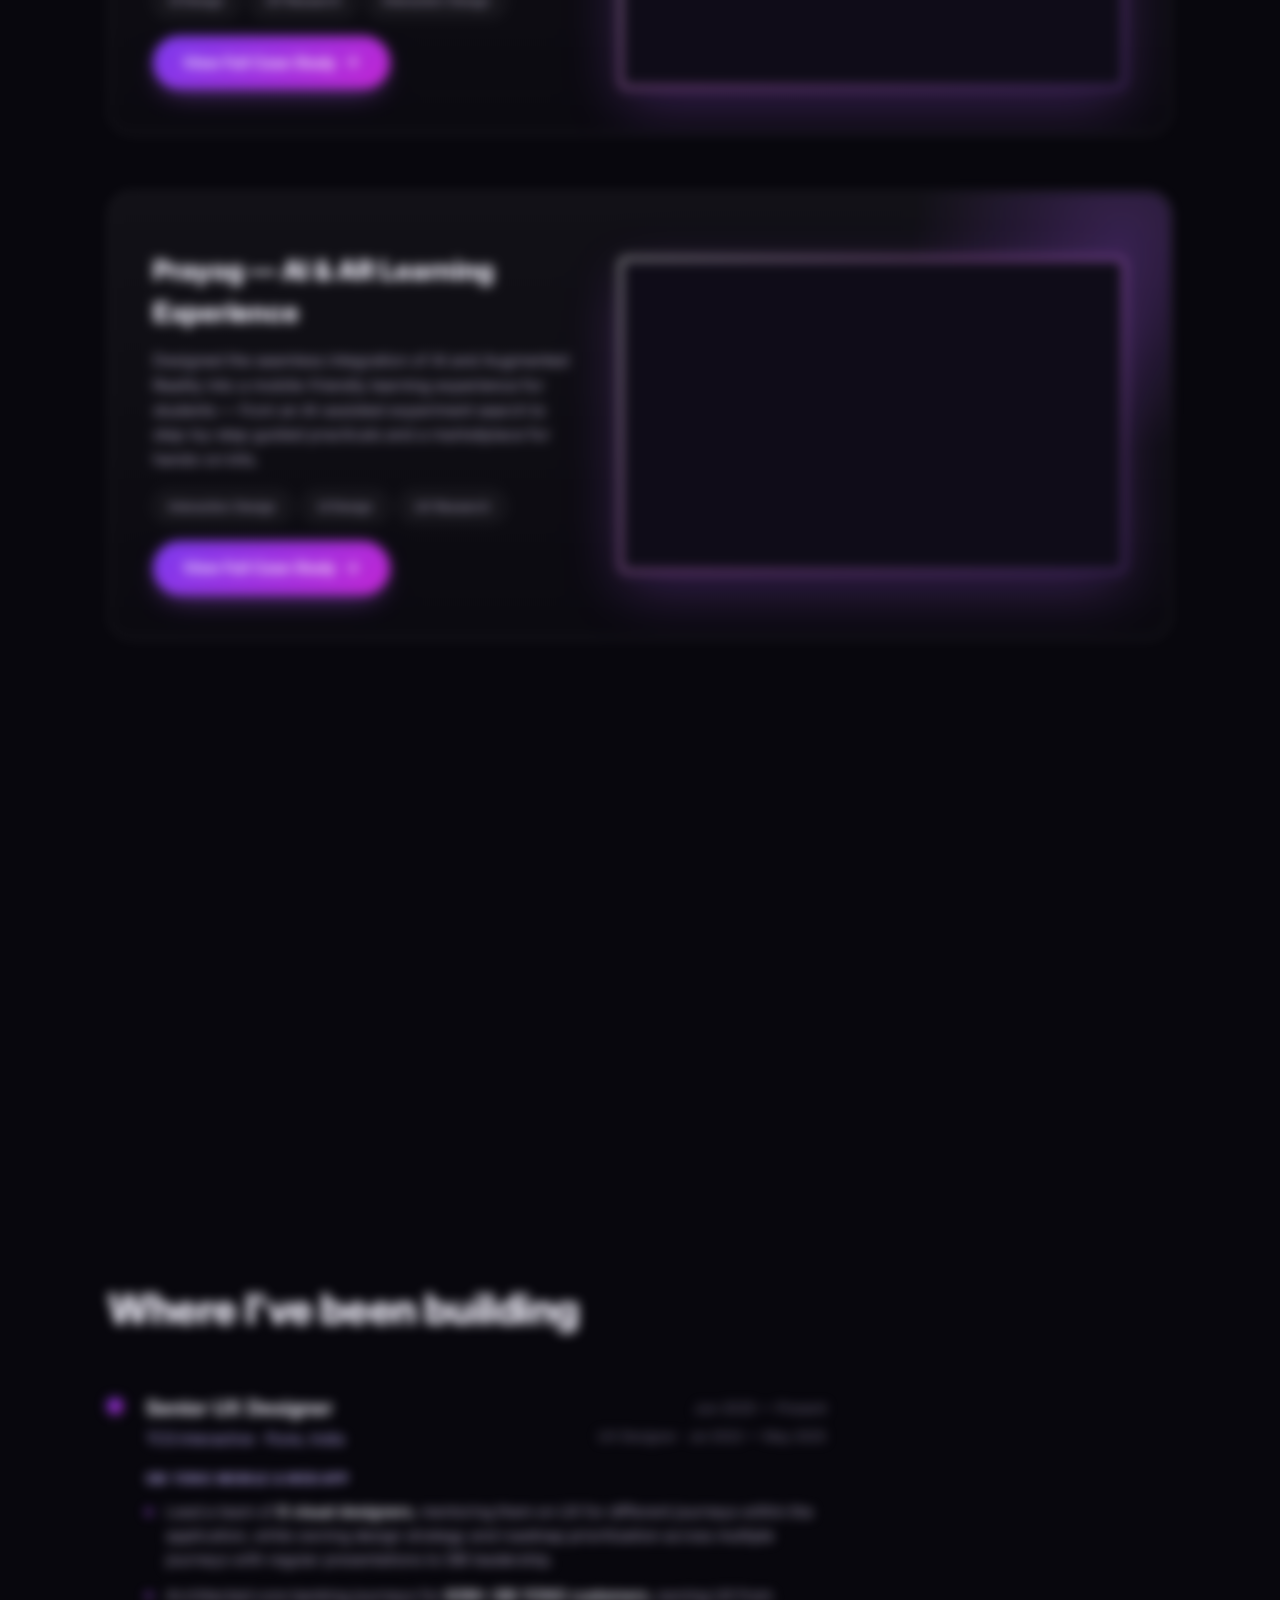
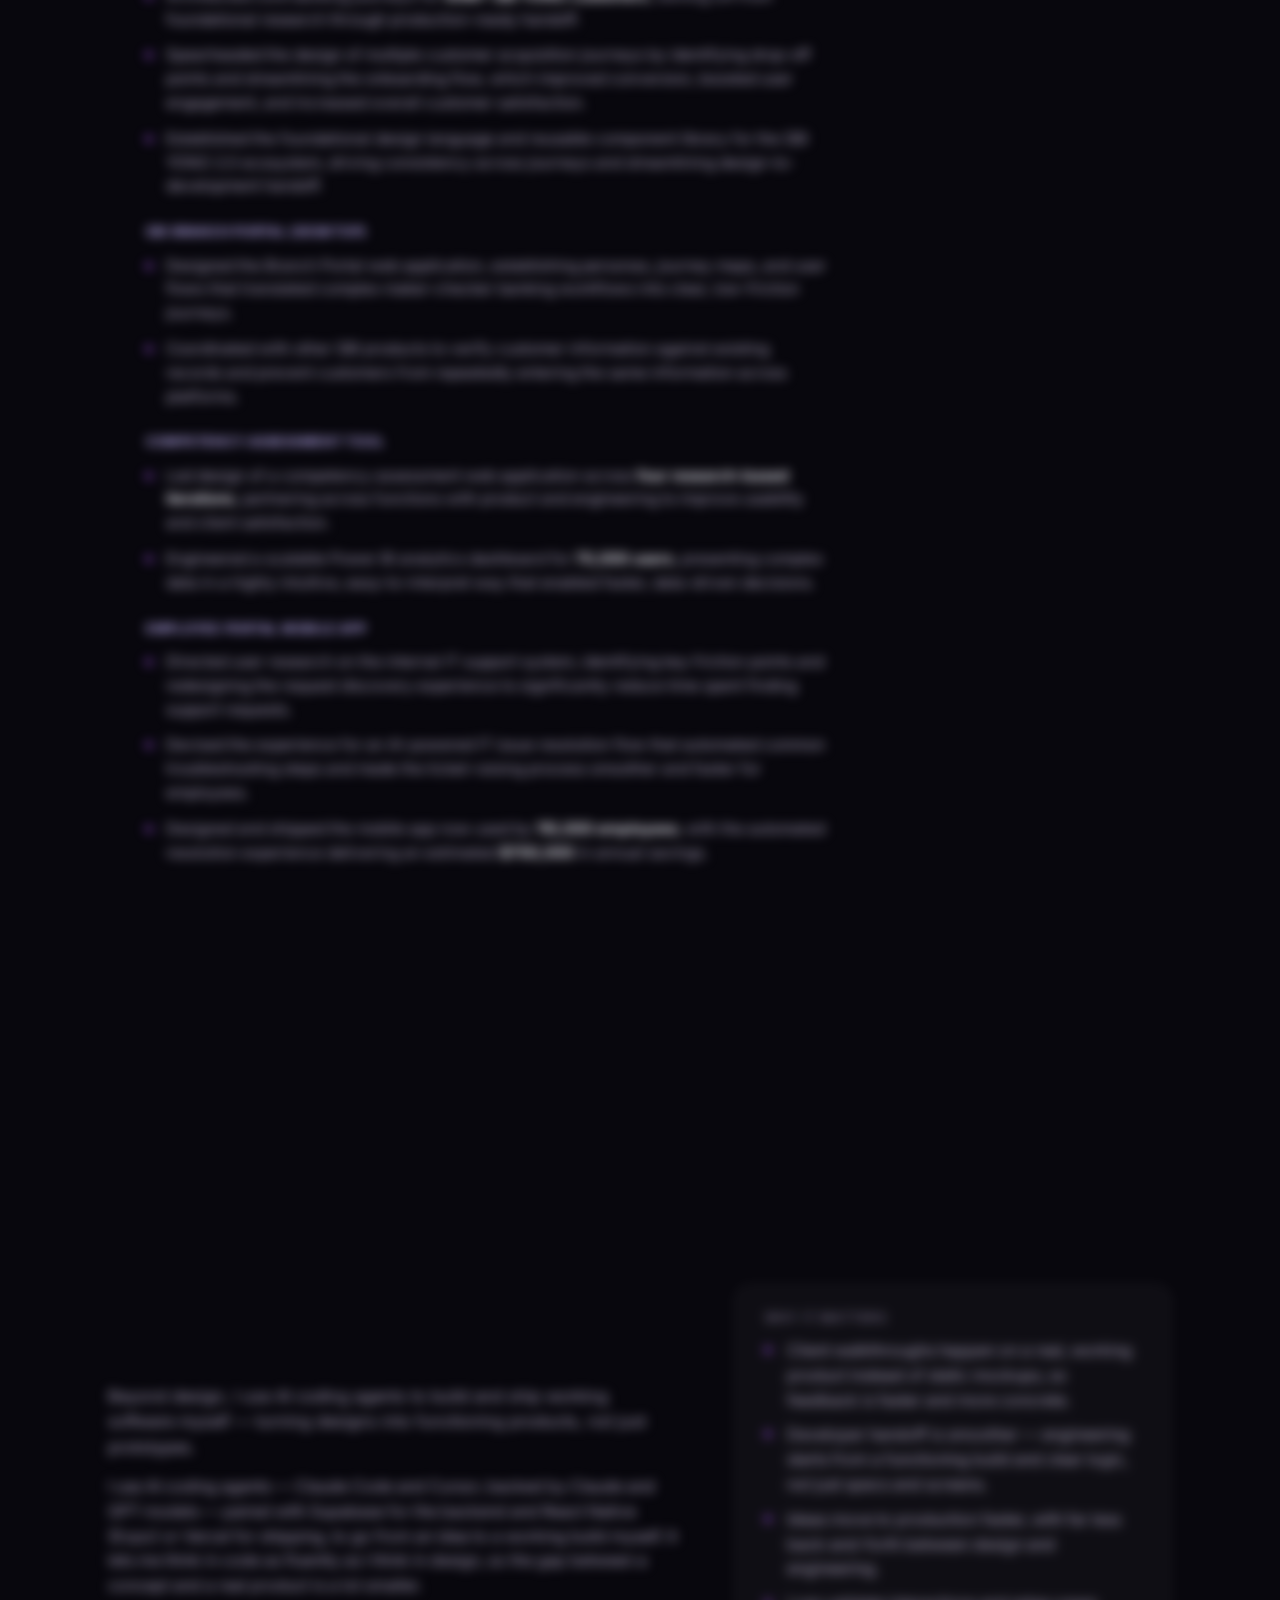
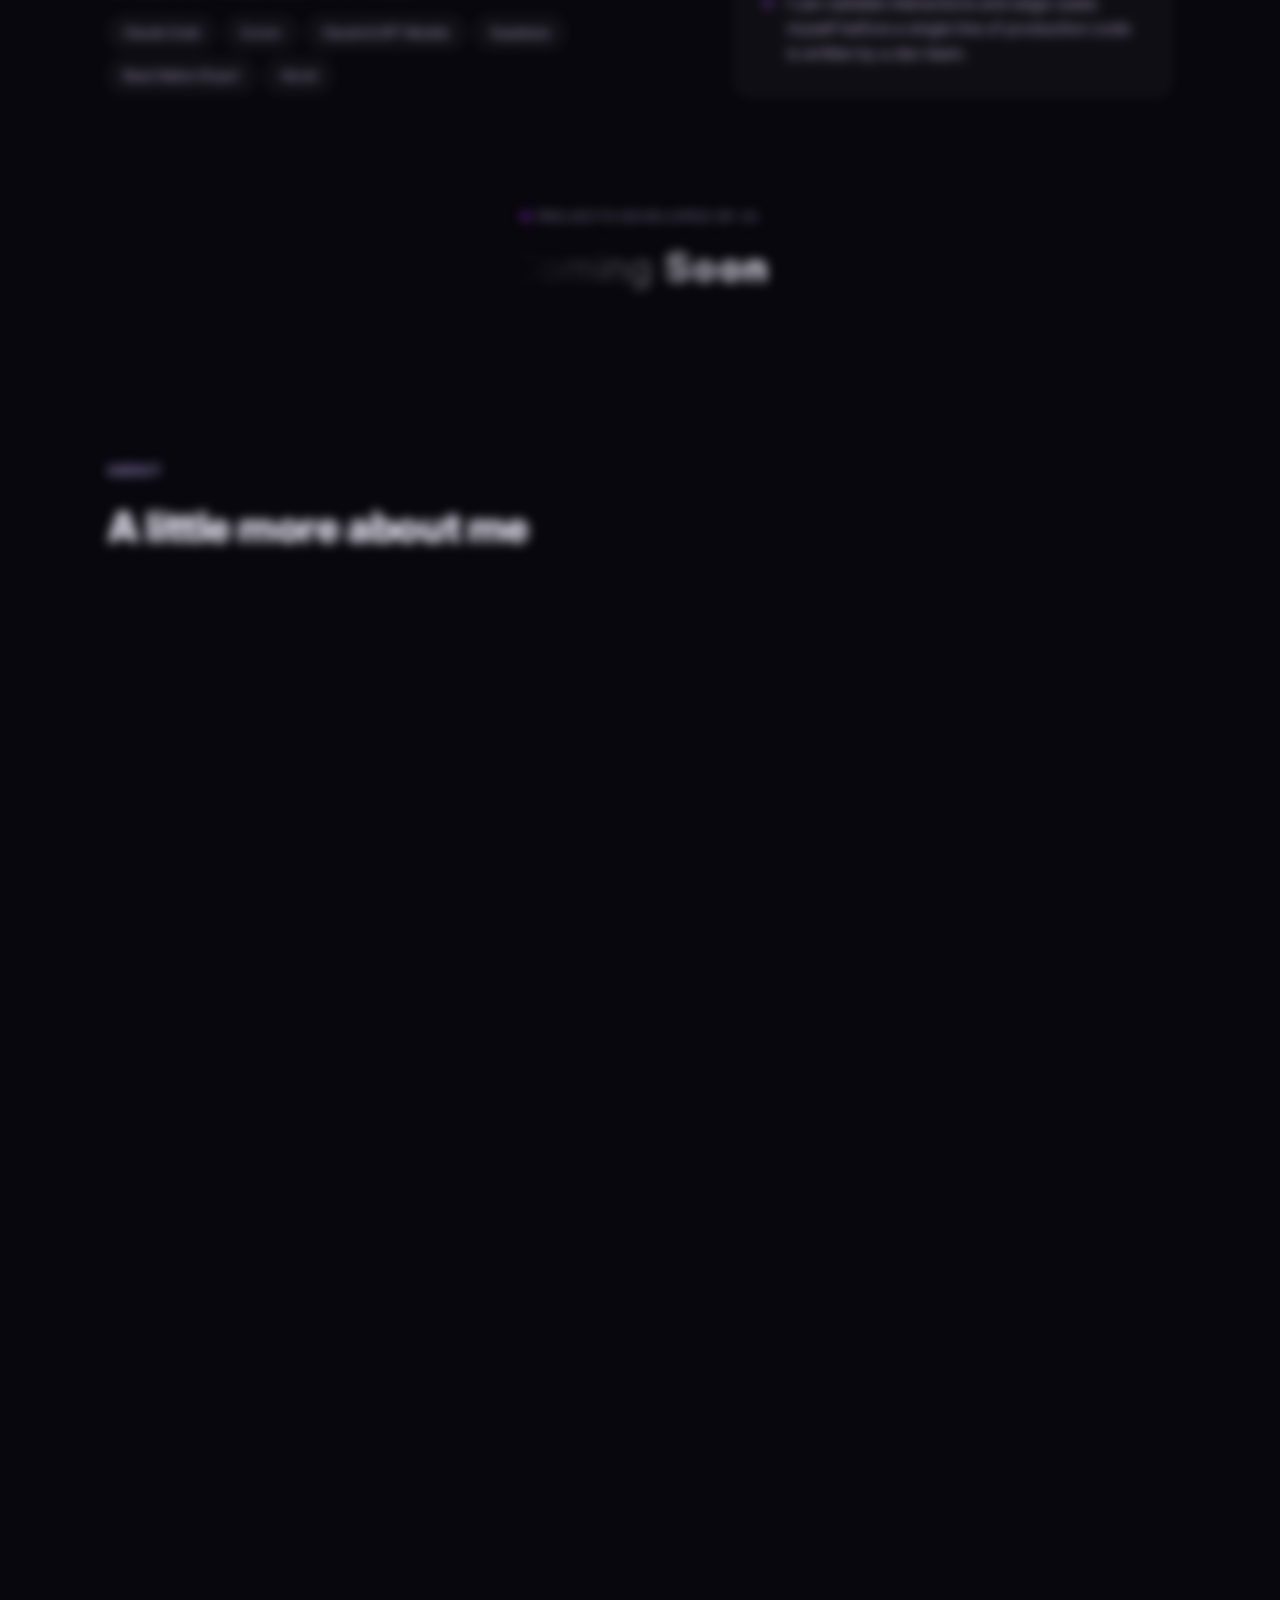
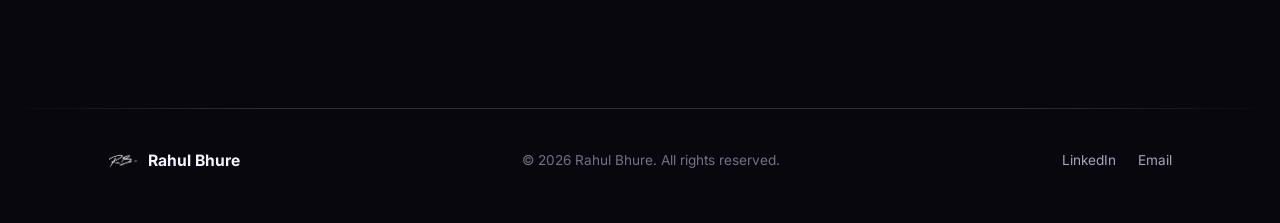
==== commit d32de4b0: "Update EPA case study, landing page media and hero text animation - Replace EPA screens/videos with " ====
--- a/index.html
+++ b/index.html
@@ -100,7 +100,7 @@
           <img src="assets/img/gallery/finance-dashboard.png" alt="Illustrative banking dashboard concept" loading="lazy">
         </div>
         <div class="gallery-card" style="--gi:2;">
-          <img src="assets/img/gallery/epa-tickets.png" alt="Employee Portal Application ticket screens" loading="lazy">
+          <img src="assets/img/gallery/epa-tickets.webp" alt="Employee Portal Application ticket screens" loading="lazy">
         </div>
         <div class="gallery-card" style="--gi:3;">
           <img src="assets/img/gallery/cat-role.png" alt="Competency Assessment Tool create role screen" loading="lazy">
--- a/assets/css/styles.css
+++ b/assets/css/styles.css
@@ -537,6 +537,9 @@
   touch-action: pan-y;
 }
 .gallery-3d-stage.is-dragging { cursor: grabbing; }
+/* once revealed, drop the identity blur(0) the reveal leaves behind: any
+   filter on an ancestor flattens the 3D cards into one soft offscreen layer */
+.gallery-3d-stage.reveal.in-view { filter: none; }
 .gallery-3d-ring {
   /* Rendered at 2x scale then scaled back down (see the leading scale(0.5)
      applied alongside the rotation in script.js) so each card's texture is
@@ -755,7 +758,10 @@
   border-radius: 8px;
   aspect-ratio: 1440 / 956;
   overflow: hidden;
-  filter: drop-shadow(0 20px 60px rgba(168,85,247,0.28));
+  /* box-shadow, not filter: drop-shadow — a filter makes the browser bake the
+     card into a bitmap at its resting size, so the hover zoom then stretches
+     that bitmap and looks soft. Without it the zoomed card re-renders sharp. */
+  box-shadow: 0 20px 60px -6px rgba(168,85,247,0.28);
   transition: transform .4s var(--ease);
 }
 /* Zoom the whole box (border + image together) as one rigid unit so
@@ -791,7 +797,6 @@
     linear-gradient(160deg, #17131f, #0f0c18) padding-box,
     linear-gradient(135deg, rgba(255,255,255,0.45), rgba(232,121,249,0.4) 45%, rgba(168,85,247,0.3)) border-box;
   box-shadow: inset 0 0 0 1px rgba(255,255,255,0.12);
-  backdrop-filter: blur(6px);
   color: rgba(255,255,255,0.45);
 }
 .confidential-label { font-size: 0.82rem; font-weight: 600; letter-spacing: 0.06em; text-transform: uppercase; color: var(--text-faint); }
@@ -832,7 +837,8 @@
      shadow; a per-frame shadow bled across into the adjacent frame during
      the push-slide transition, showing as a stray dark patch mid-swipe. */
   box-shadow: inset 0 0 0 1px rgba(255,255,255,0.12);
-  backdrop-filter: blur(6px);
+  /* no backdrop-filter: it forces the media into its own bitmap layer, and
+     the hover zoom then stretches that bitmap (soft image / video). */
 }
 .featured-visual--portrait .visual-frame video { object-fit: contain; }
 
@@ -1071,7 +1077,7 @@
               transform .9s cubic-bezier(.16,.8,.24,1),
               filter .9s cubic-bezier(.16,.8,.24,1);
 }
-.reveal.in-view { opacity: 1; transform: translateY(0) scale(1); filter: blur(0); }
+.reveal.in-view { opacity: 1; transform: none; filter: none; }
 
 /* ---------- Case study ---------- */
 .breadcrumb {
@@ -1187,6 +1193,21 @@
   border: 0;
   transform-origin: top left;
 }
+
+/* phone-sized prototype: the device is drawn inside the embed, so no glass frame */
+.prototype-embed-frame--phone {
+  width: 243px;
+  max-width: 100%;
+  margin: 0 auto;
+  aspect-ratio: 390 / 844;
+  border: 0;
+  border-radius: 0;
+  background: transparent;
+  box-shadow: none;
+  backdrop-filter: none;
+  overflow: visible;
+}
+.prototype-embed-frame--phone iframe { width: 390px; height: 844px; background: transparent; }
 
 .case-block {
   padding: 64px 0;
@@ -1429,7 +1450,7 @@
   gap: 0;
 }
 .screen-annotated-frame { filter: drop-shadow(0 24px 60px rgba(168,85,247,0.22)); }
-.screen-annotated-frame img { width: 100%; max-width: 234px; display: block; border-radius: 16px; }
+.screen-annotated-frame img { width: 100%; max-width: 192px; display: block; border-radius: 16px; }
 .screen-annotated-list {
   position: relative;
   width: 600px;
@@ -1472,13 +1493,18 @@
   border-right: 1px solid var(--purple-3);
   transform: translateY(-50%) rotate(45deg);
 }
-.screen-annotated-item p { margin: 0; color: var(--text-muted); font-size: 0.92rem; line-height: 1.55; max-width: 480px; }
+.screen-annotated-list--wide { width: 680px; }
+.screen-annotated-list--wide .screen-annotated-item p { max-width: 580px; }
+.screen-annotated-list--copy { display: flex; align-items: center; padding-left: 98px; }
+.screen-annotated-list--copy .screen-copy { max-width: 480px; margin: 0; }
+.screen-annotated-item p { margin: 0; color: var(--text-muted); font-size: 0.92rem; line-height: 1.55; max-width: 500px; }
 @media (max-width: 860px) {
   .screen-annotated { grid-template-columns: 1fr; }
   .screen-annotated-frame { justify-self: center; }
   .screen-annotated-arrow { display: none; }
   .screen-annotated-list { display: flex; flex-direction: column; gap: 22px; width: auto; }
   .screen-annotated-item { position: static; transform: none; }
+  .screen-annotated-list--copy { padding-left: 0; }
 }
 .screen-frame {
   border-radius: var(--radius-md);
@@ -1698,3 +1724,63 @@
   .hero-cta .btn, .contact-cta .btn { width: 100%; }
   .hero-cta, .contact-cta { flex-direction: column; }
 }
+
+/* hover scrubber for wireframe videos: a slim play/seek bar that fades in
+   over the bottom of the clip, like a standard video player */
+.video-scrub { position: relative; display: block; }
+.video-scrub > video { display: block; width: 100%; margin: 0; }
+.video-scrub-bar {
+  position: absolute;
+  left: 12px; right: 12px; bottom: 20px;
+  display: flex; align-items: center; gap: 8px;
+  padding: 6px 10px;
+  border-radius: 999px;
+  background: rgba(15, 12, 24, 0.72);
+  backdrop-filter: blur(8px);
+  -webkit-backdrop-filter: blur(8px);
+  border: 1px solid rgba(255, 255, 255, 0.14);
+  opacity: 0;
+  transform: translateY(6px);
+  transition: opacity .2s var(--ease), transform .2s var(--ease);
+  pointer-events: none;
+}
+.video-scrub:hover .video-scrub-bar,
+.video-scrub:has(:focus-visible) .video-scrub-bar { opacity: 1; transform: none; pointer-events: auto; }
+.video-scrub-btn {
+  flex-shrink: 0; width: 20px; height: 20px; padding: 0;
+  display: flex; align-items: center; justify-content: center;
+  border: 0; background: transparent; color: #fff; cursor: pointer;
+}
+.video-scrub-range {
+  -webkit-appearance: none; appearance: none;
+  flex: 1; min-width: 0; height: 14px; margin: 0;
+  background: transparent; cursor: pointer;
+  --p: 0%;
+}
+.video-scrub-range::-webkit-slider-runnable-track {
+  height: 3px; border-radius: 3px;
+  background: linear-gradient(90deg, #e879f9, #a855f7) 0 / var(--p) 100% no-repeat, rgba(255,255,255,0.25);
+}
+.video-scrub-range::-moz-range-track { height: 3px; border-radius: 3px; background: rgba(255,255,255,0.25); }
+.video-scrub-range::-moz-range-progress { height: 3px; border-radius: 3px; background: linear-gradient(90deg, #e879f9, #a855f7); }
+.video-scrub-range::-webkit-slider-thumb {
+  -webkit-appearance: none; appearance: none;
+  width: 11px; height: 11px; margin-top: -4px; border-radius: 50%;
+  background: #fff; border: 0; box-shadow: 0 0 0 3px rgba(168,85,247,0.35);
+}
+.video-scrub-range::-moz-range-thumb { width: 11px; height: 11px; border-radius: 50%; background: #fff; border: 0; box-shadow: 0 0 0 3px rgba(168,85,247,0.35); }
+
+/* hero text rise: words slide up out of a line mask, staggered */
+.tw { display: inline-block; overflow: hidden; vertical-align: top; padding-bottom: 0.14em; margin-bottom: -0.14em; }
+.tw--free { overflow: visible; }
+.tw-i {
+  display: inline-block;
+  transform: translateY(115%);
+  opacity: 0;
+  filter: blur(6px);
+  transition: transform .9s var(--ease), opacity .7s var(--ease), filter .7s var(--ease);
+  transition-delay: calc(var(--i) * 70ms);
+}
+.tw--free .tw-i { transform: translateY(60%); }
+.tw-sub .tw-i { transition-delay: calc(500ms + var(--i) * 18ms); }
+.hero.text-in .tw-i { transform: none; opacity: 1; filter: none; }
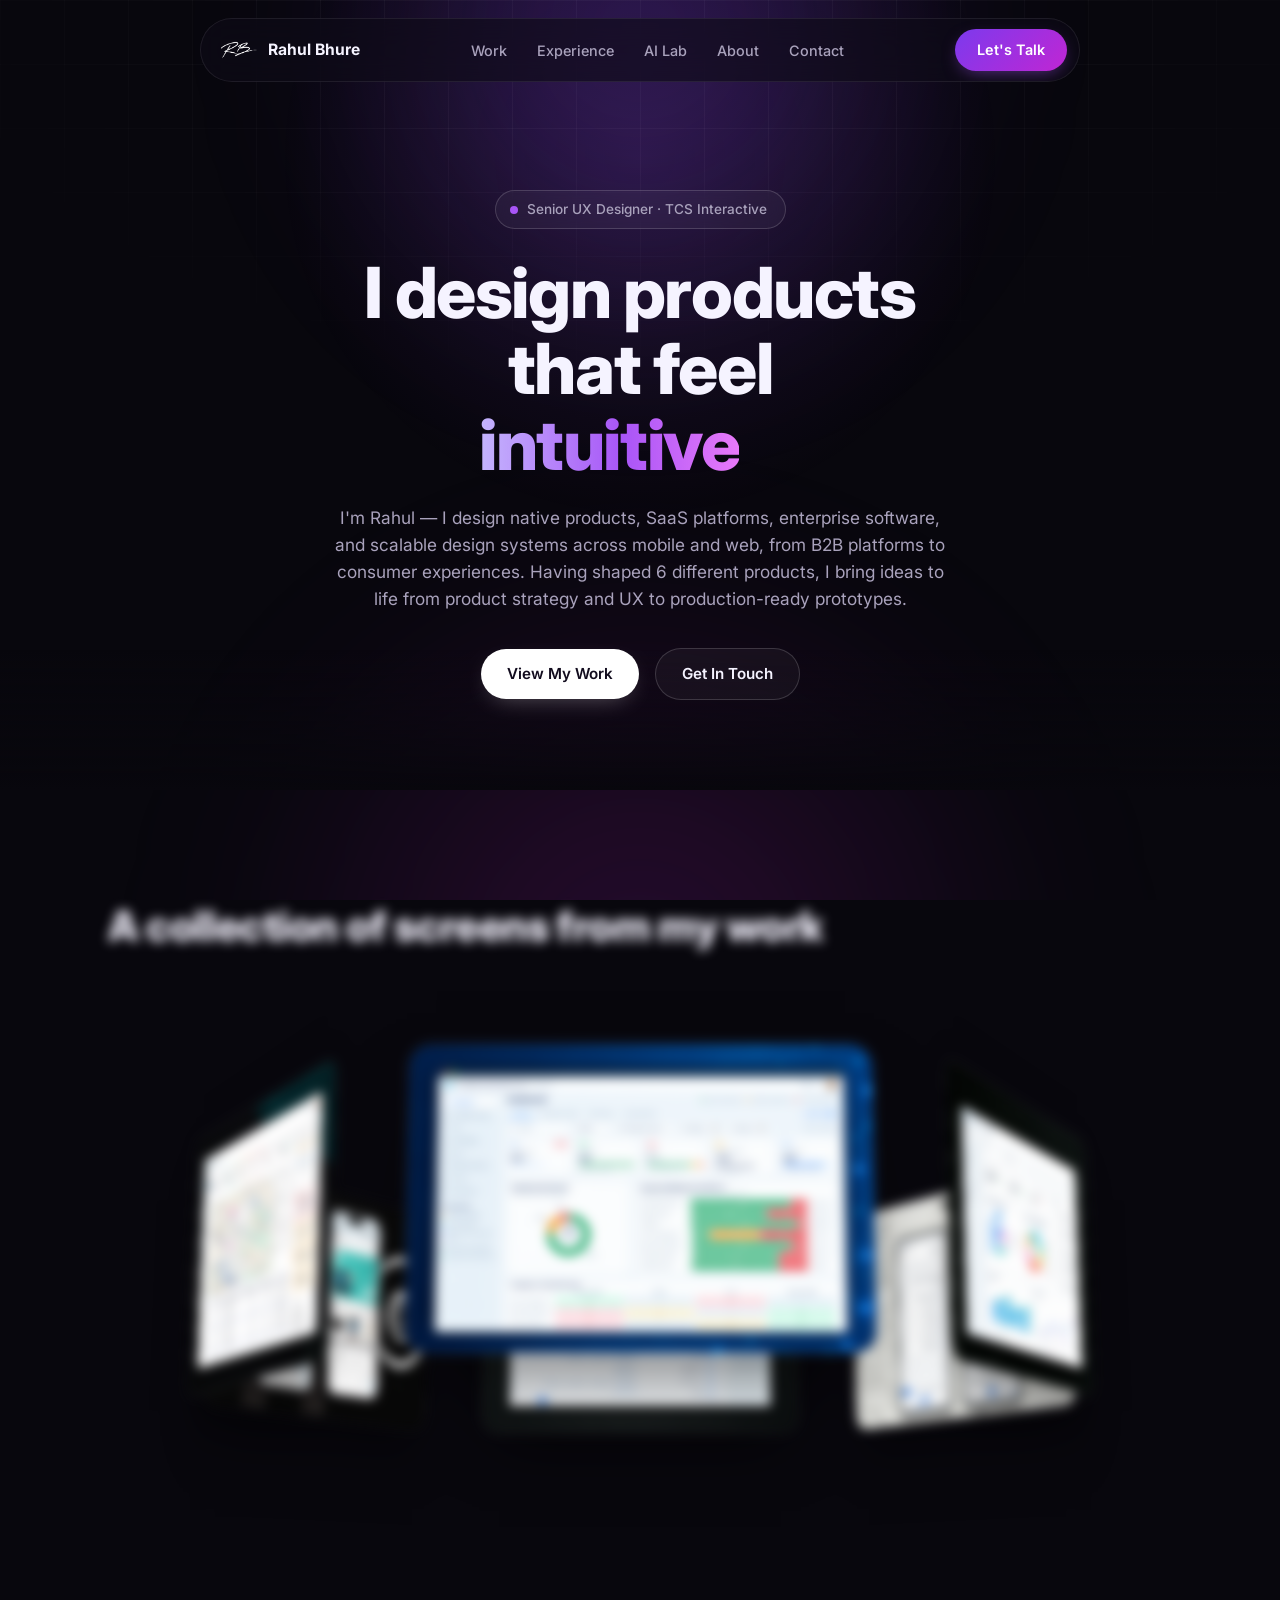
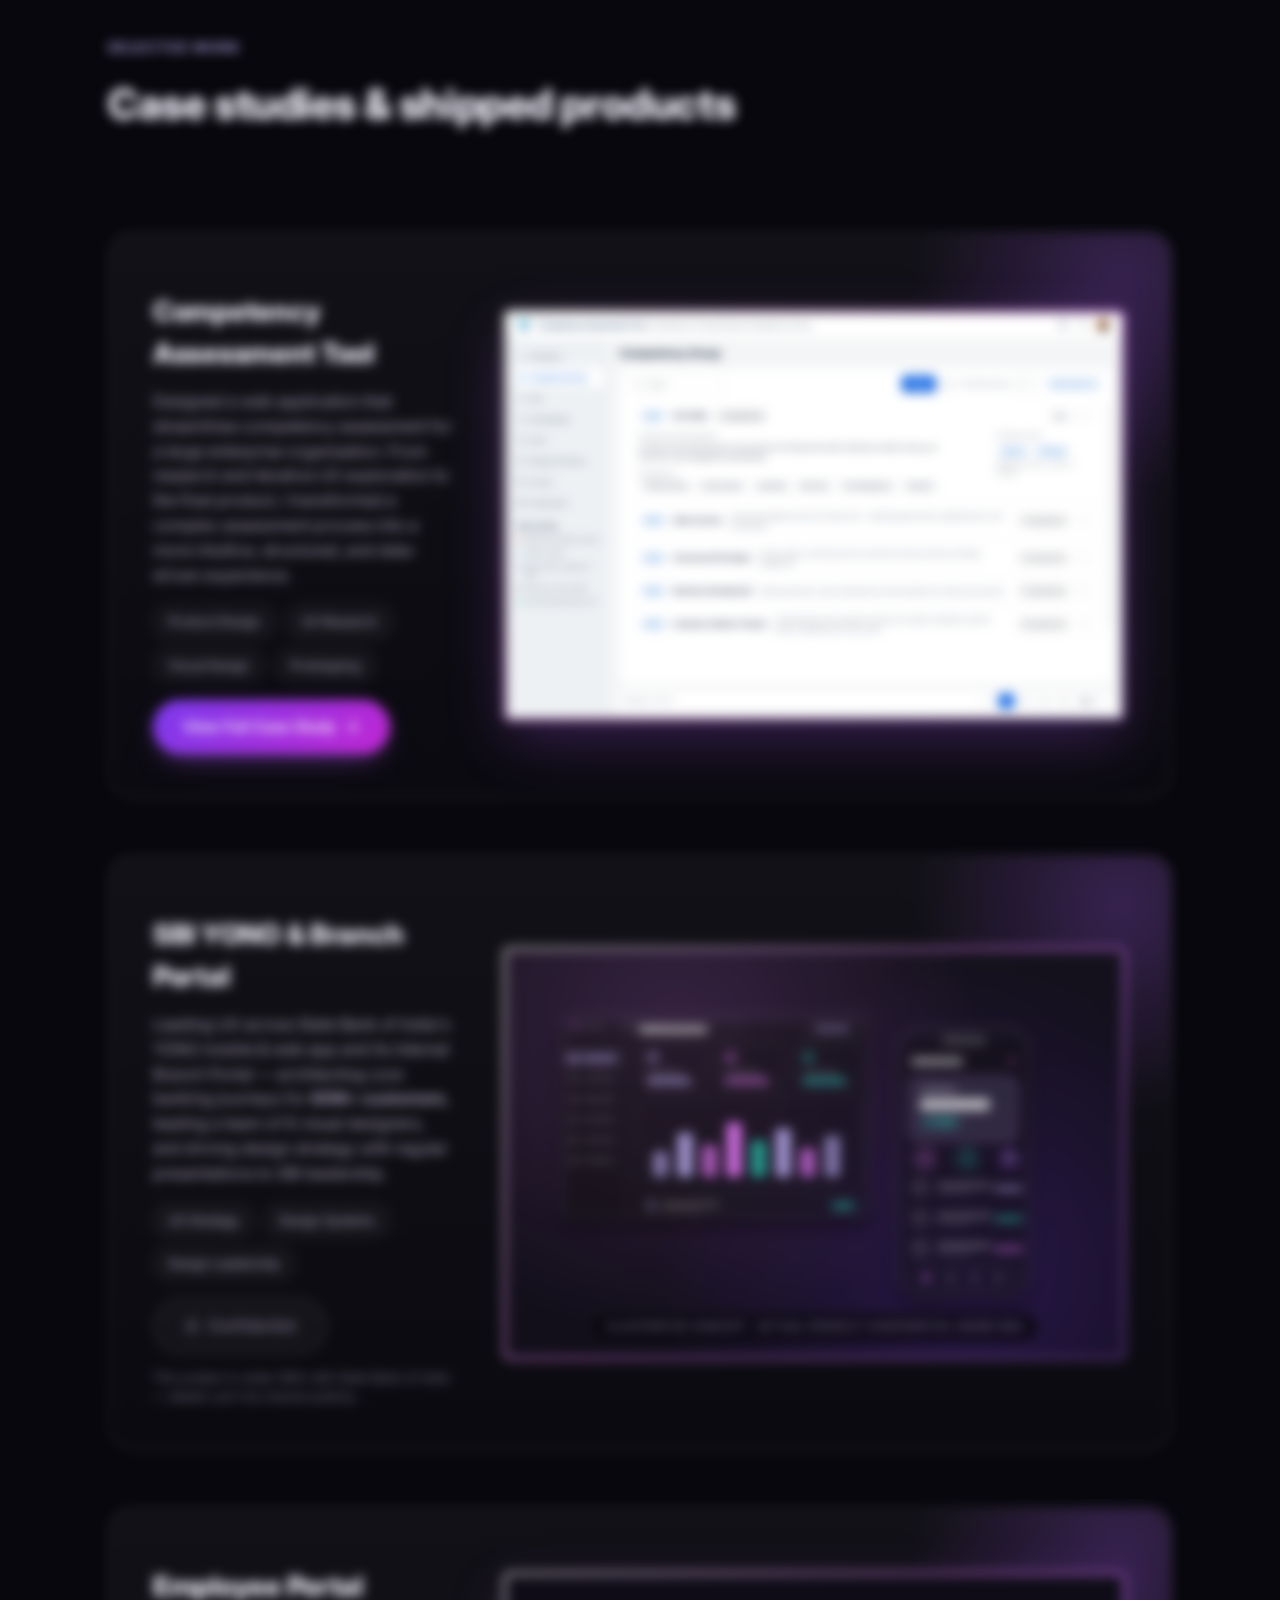
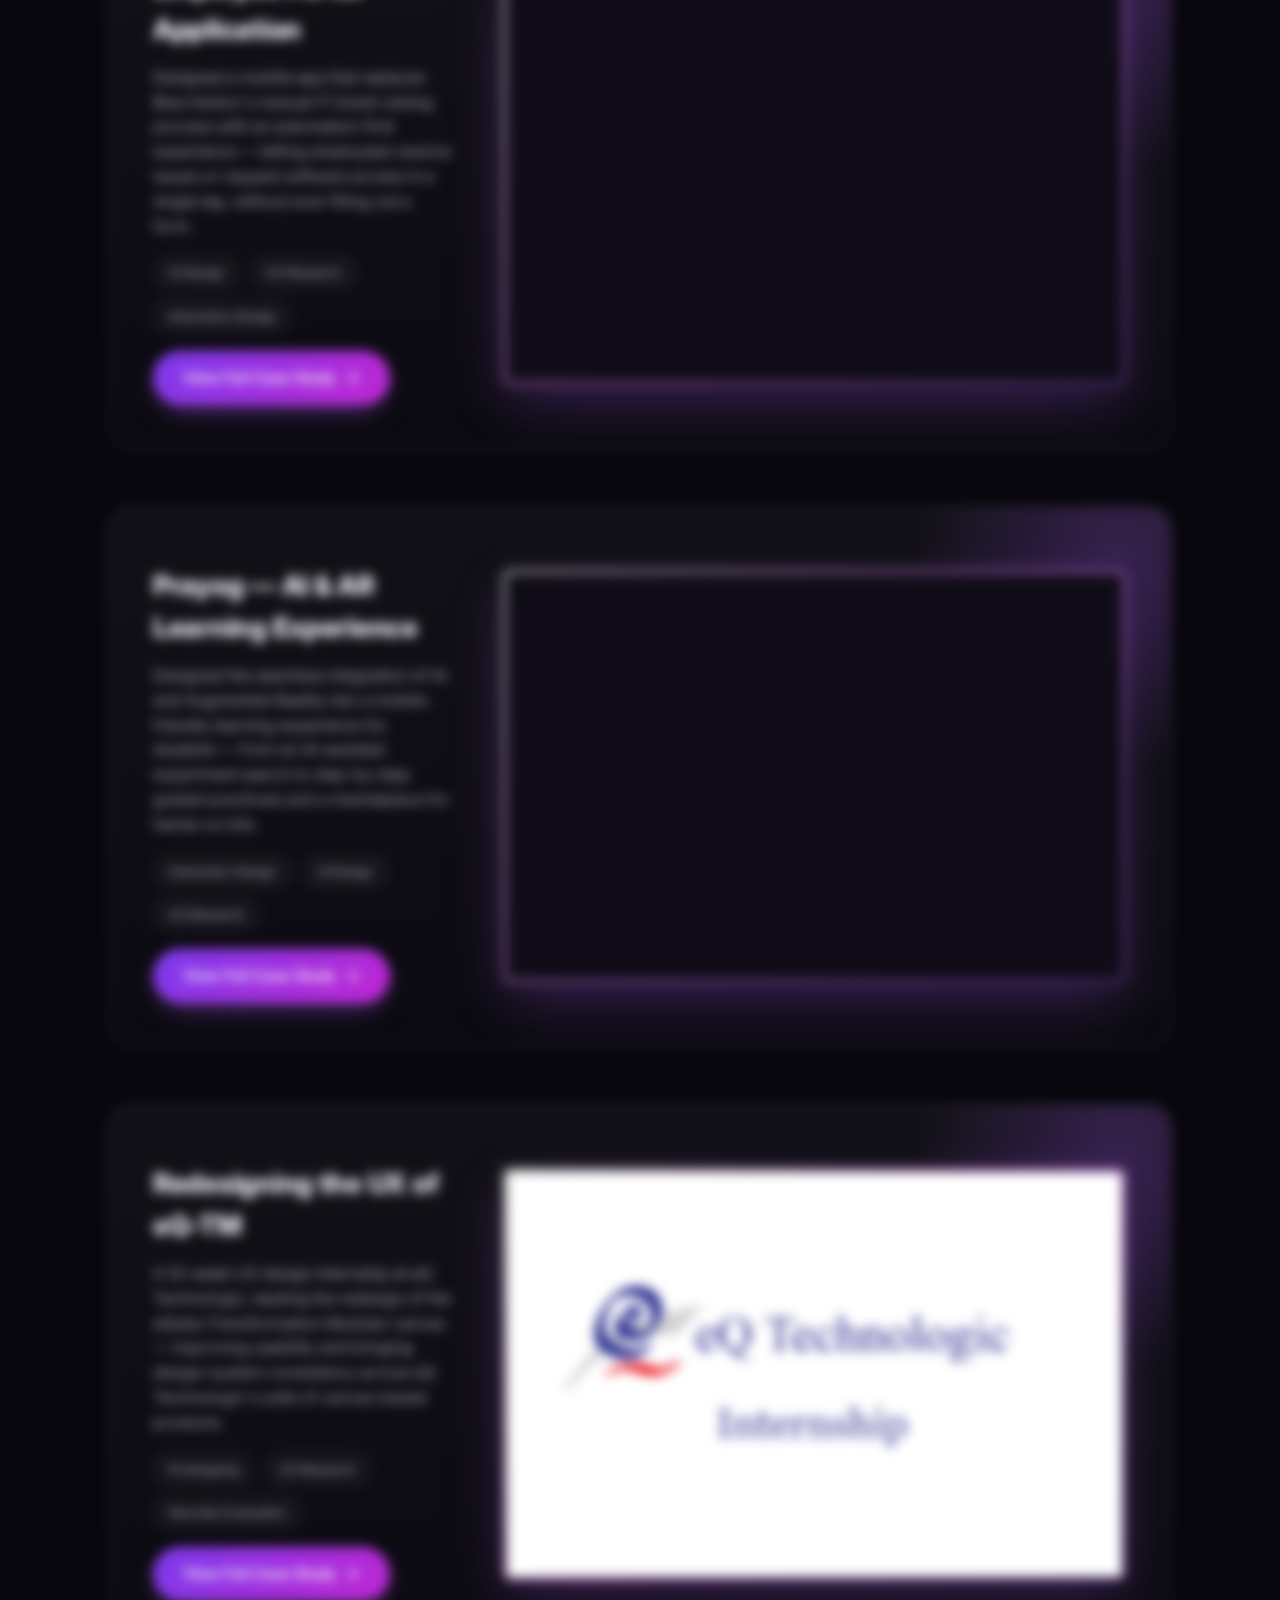
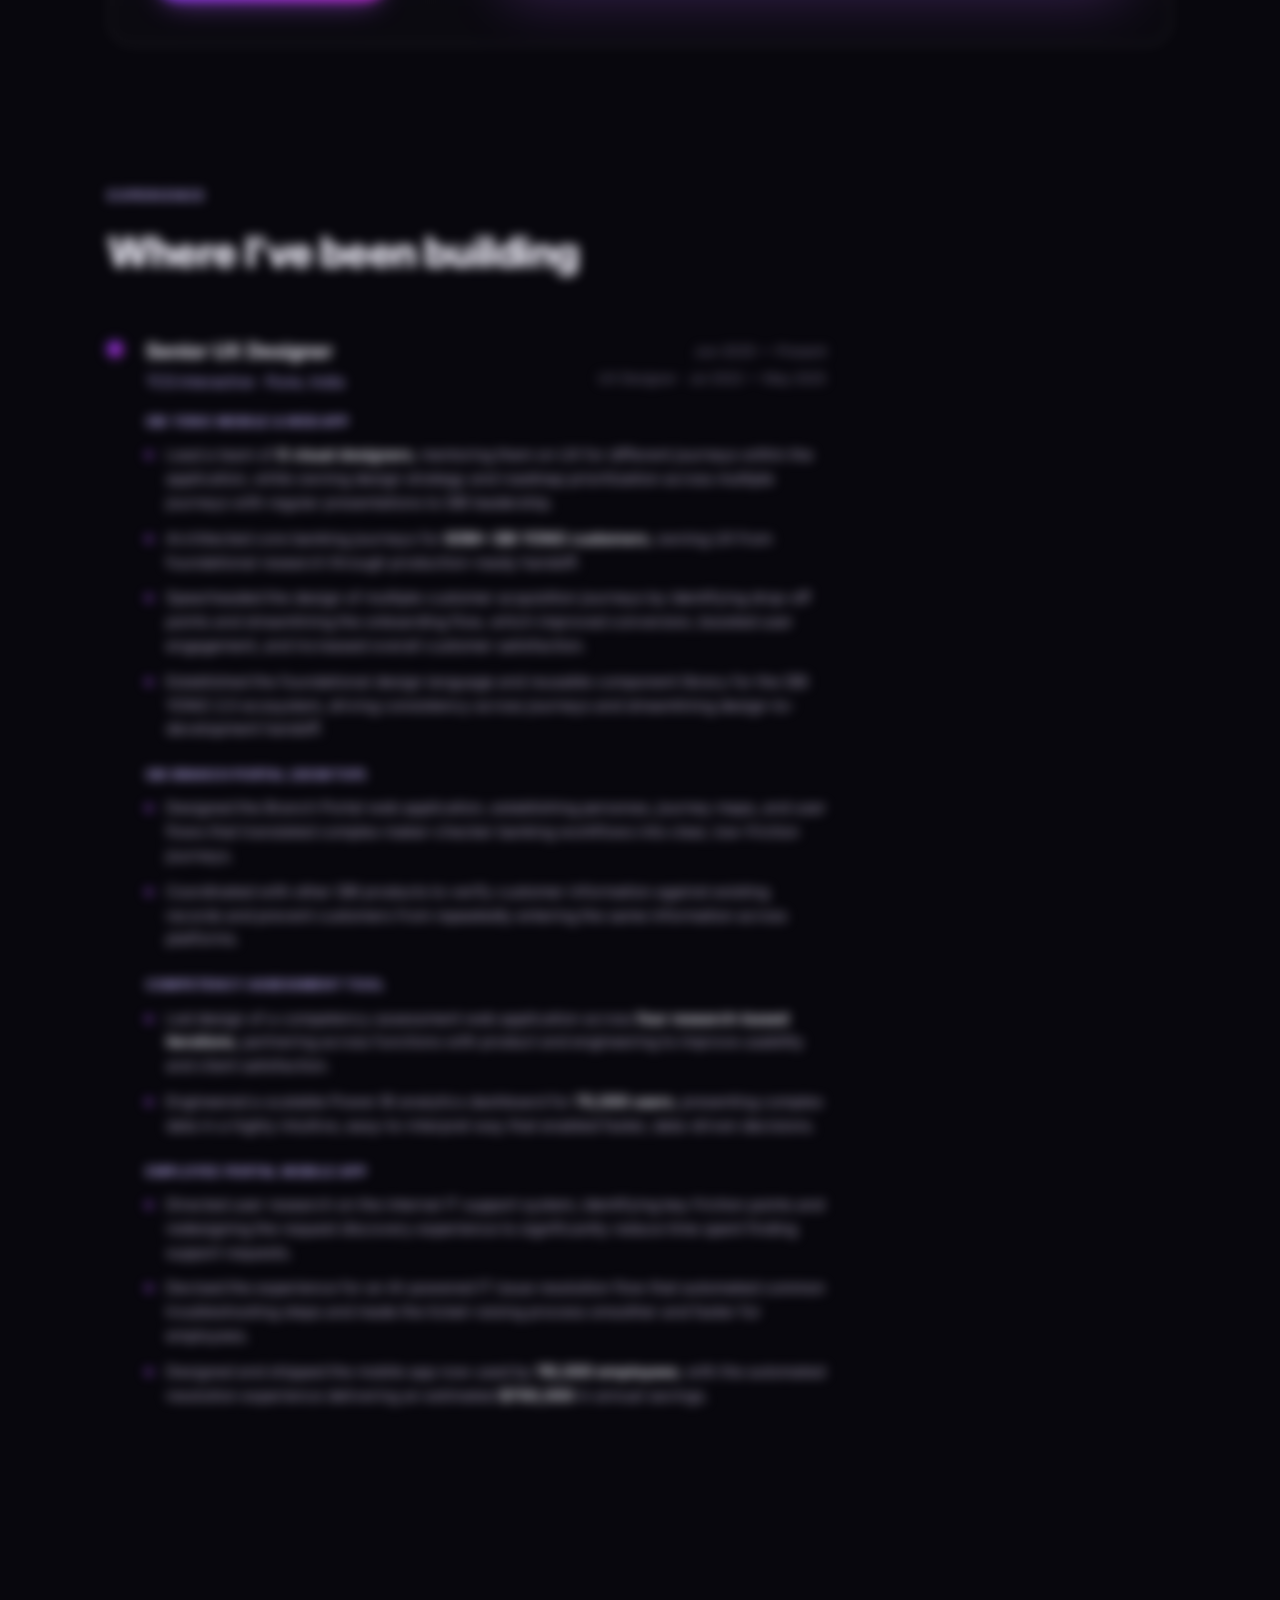
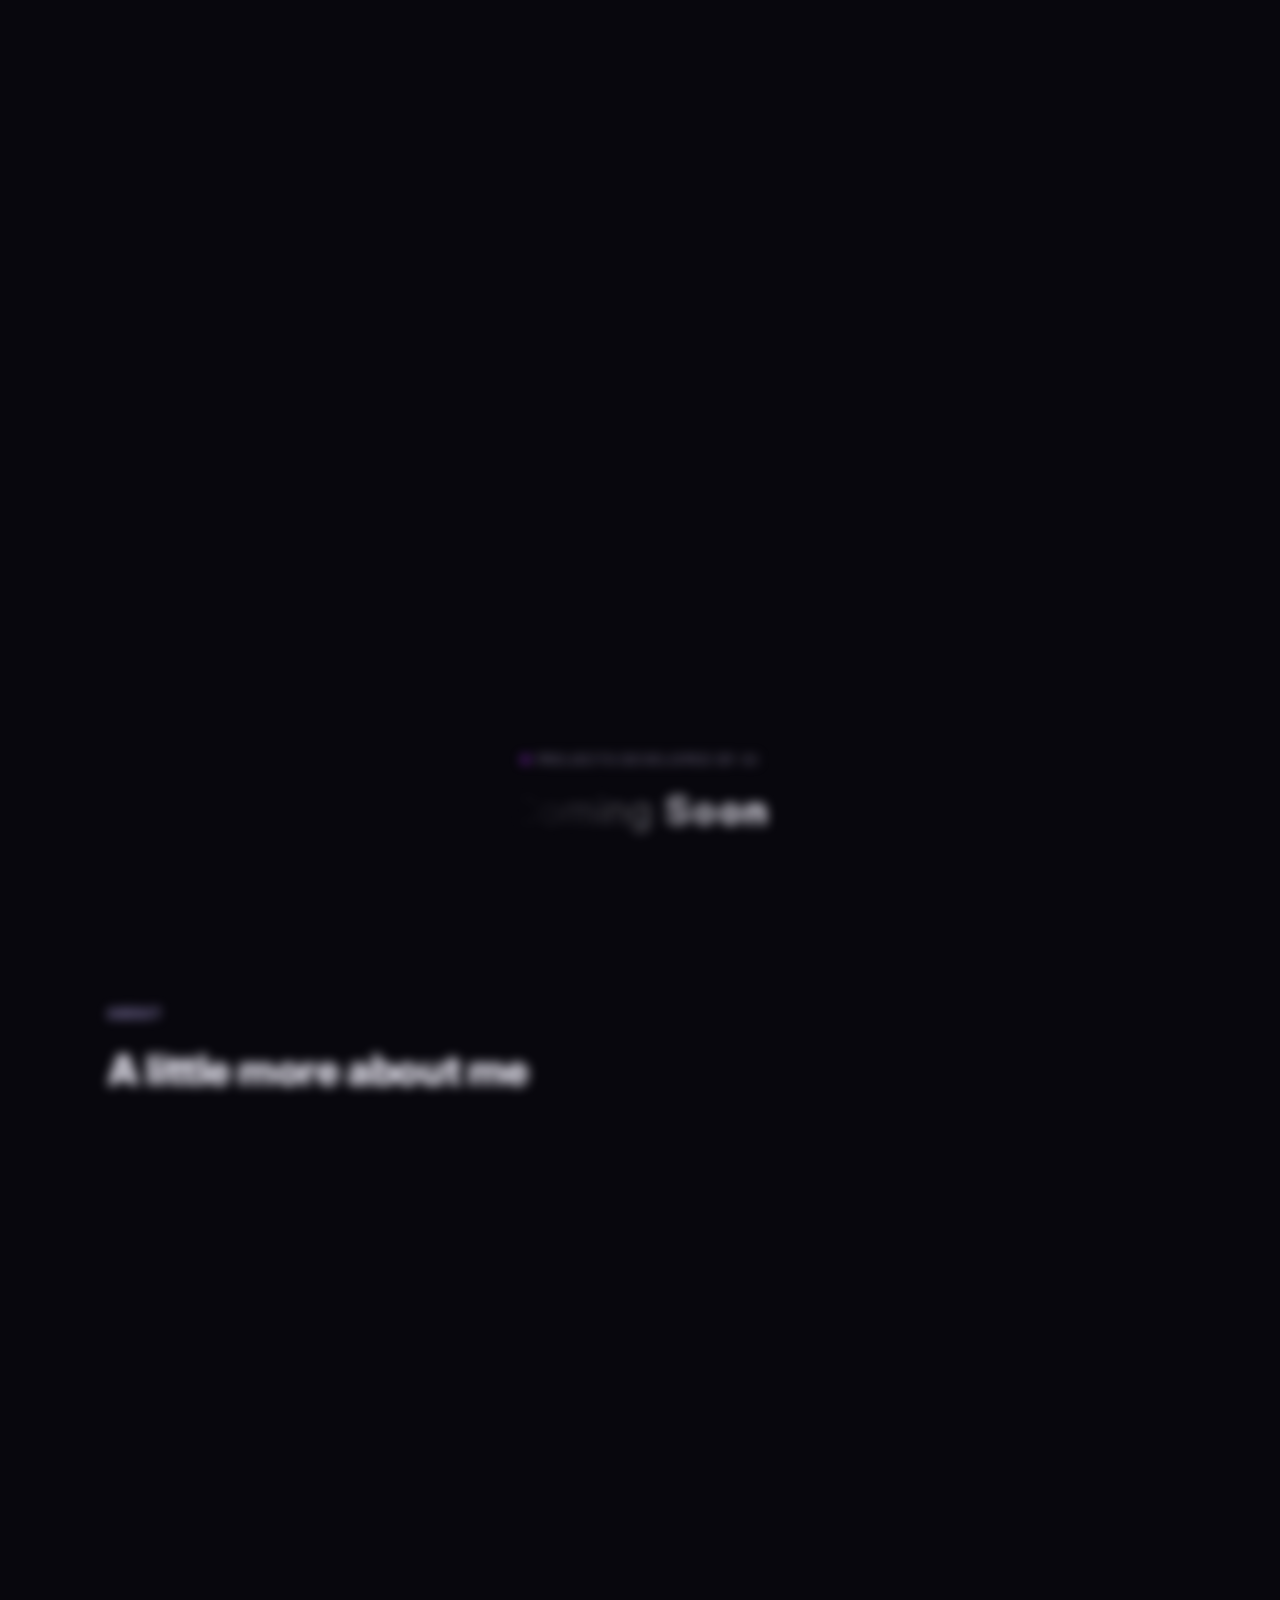
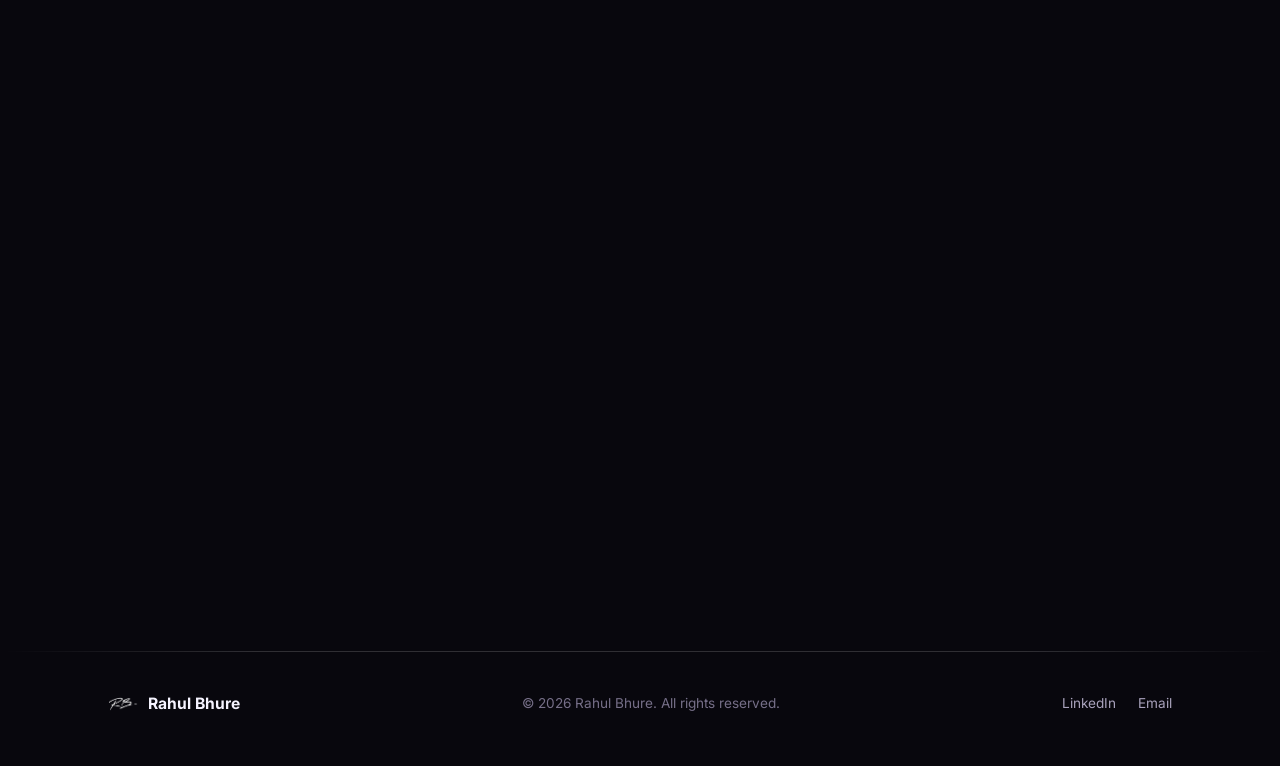
==== commit be2f7cfc: "Landing page: vidrow-style hero rise, larger gallery, uniform project visuals, new EPA video - Hero " ====
--- a/index.html
+++ b/index.html
@@ -395,7 +395,7 @@
 
         <div class="featured-visual-wrap">
           <div class="featured-visual-glow" data-glow></div>
-          <div class="featured-visual" style="aspect-ratio: 860 / 460;">
+          <div class="featured-visual">
             <div class="visual-frame is-active"><img src="assets/img/eq/title.png" alt="eQ Technologic internship title slide"></div>
           </div>
         </div>
--- a/assets/css/styles.css
+++ b/assets/css/styles.css
@@ -526,11 +526,11 @@
 .gallery-section { padding-bottom: 20px; }
 .gallery-3d-stage {
   margin-top: 64px;
-  height: 460px;
+  height: 506px;
   display: flex;
   align-items: center;
   justify-content: center;
-  perspective: 3638px;
+  perspective: 4002px;
   cursor: grab;
   /* Let the browser handle vertical page scroll natively; our own touch
      handlers only care about horizontal movement for the drag-rotate. */
@@ -554,7 +554,7 @@
   width: 685px;
   height: 462px;
   transform-style: preserve-3d;
-  transform: scale(0.5) rotateX(9deg) rotateY(0deg);
+  transform: scale3d(0.55, 0.55, 1.1) rotateX(9deg) rotateY(0deg);
   will-change: transform;
 }
 .gallery-card {
@@ -581,10 +581,10 @@
    (and reduces perspective to match) on narrow viewports so it fits
    comfortably, and drag-to-rotate works via touch as well as mouse. */
 @media (max-width: 860px) {
-  .gallery-3d-stage { height: 340px; perspective: 1900px; margin-top: 40px; }
+  .gallery-3d-stage { height: 374px; perspective: 2090px; margin-top: 40px; }
 }
 @media (max-width: 480px) {
-  .gallery-3d-stage { height: 280px; perspective: 1500px; }
+  .gallery-3d-stage { height: 308px; perspective: 1650px; }
 }
 
 /* ---------- Sections (generic) ---------- */
@@ -685,7 +685,7 @@
 .featured-card {
   margin-top: 56px;
   display: grid;
-  grid-template-columns: 0.9fr 1.1fr;
+  grid-template-columns: 0.65fr 1.35fr;
   gap: 48px;
   align-items: center;
   padding: 44px;
@@ -778,7 +778,7 @@
 /* Reel variant: for landscape motion-graphic clips (a montage or a 3D
    product reel) — full-bleed cover crop instead of the phone-shaped
    portrait box, plus a small badge to read as "video" at a glance. */
-.featured-visual--reel { aspect-ratio: 8 / 5; }
+.featured-visual--reel { aspect-ratio: 1440 / 956; }
 
 /* confidential placeholder: same glass-card treatment as real screenshots,
    with an ambient gradient mesh and lock icon in place of an image */
@@ -1770,17 +1770,20 @@
 }
 .video-scrub-range::-moz-range-thumb { width: 11px; height: 11px; border-radius: 50%; background: #fff; border: 0; box-shadow: 0 0 0 3px rgba(168,85,247,0.35); }
 
-/* hero text rise: words slide up out of a line mask, staggered */
-.tw { display: inline-block; overflow: hidden; vertical-align: top; padding-bottom: 0.14em; margin-bottom: -0.14em; }
-.tw--free { overflow: visible; }
-.tw-i {
-  display: inline-block;
-  transform: translateY(115%);
-  opacity: 0;
-  filter: blur(6px);
-  transition: transform .9s var(--ease), opacity .7s var(--ease), filter .7s var(--ease);
-  transition-delay: calc(var(--i) * 70ms);
-}
-.tw--free .tw-i { transform: translateY(60%); }
-.tw-sub .tw-i { transition-delay: calc(500ms + var(--i) * 18ms); }
-.hero.text-in .tw-i { transform: none; opacity: 1; filter: none; }
+/* hero text rise (vidrow.co style): whole lines rise from below while fading */
+.hero-line {
+  display: block;
+  opacity: 0.001;
+  transform: translateY(150px);
+  transition:
+    transform 1s cubic-bezier(0.2, 1.15, 0.4, 1),
+    opacity .5s ease;
+  transition-delay: calc(var(--i) * 160ms);
+}
+.hero-line--sub {
+  transition:
+    transform 1.3s cubic-bezier(0.44, 0, 0.56, 1),
+    opacity 1s cubic-bezier(0.44, 0, 0.56, 1);
+  transition-delay: calc(var(--i) * 160ms + 100ms);
+}
+.hero.text-in .hero-line { opacity: 1; transform: none; }
